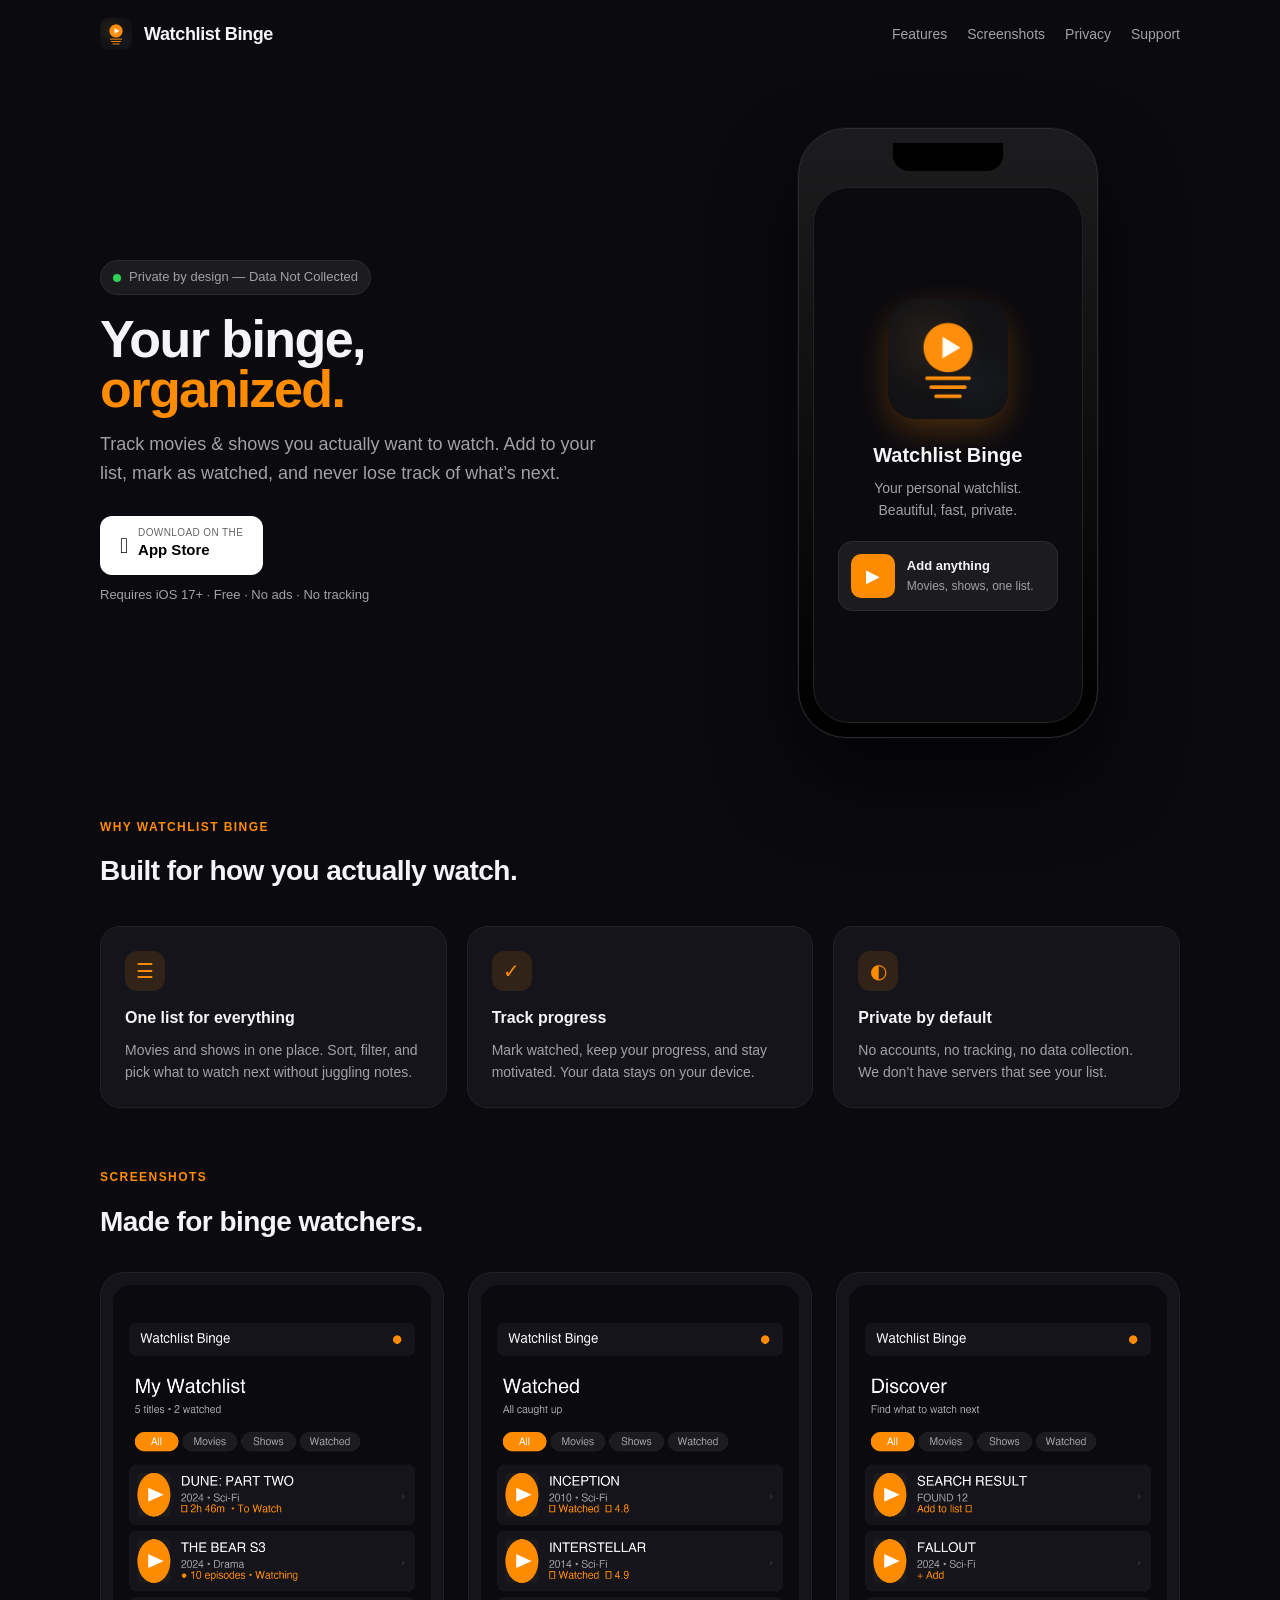
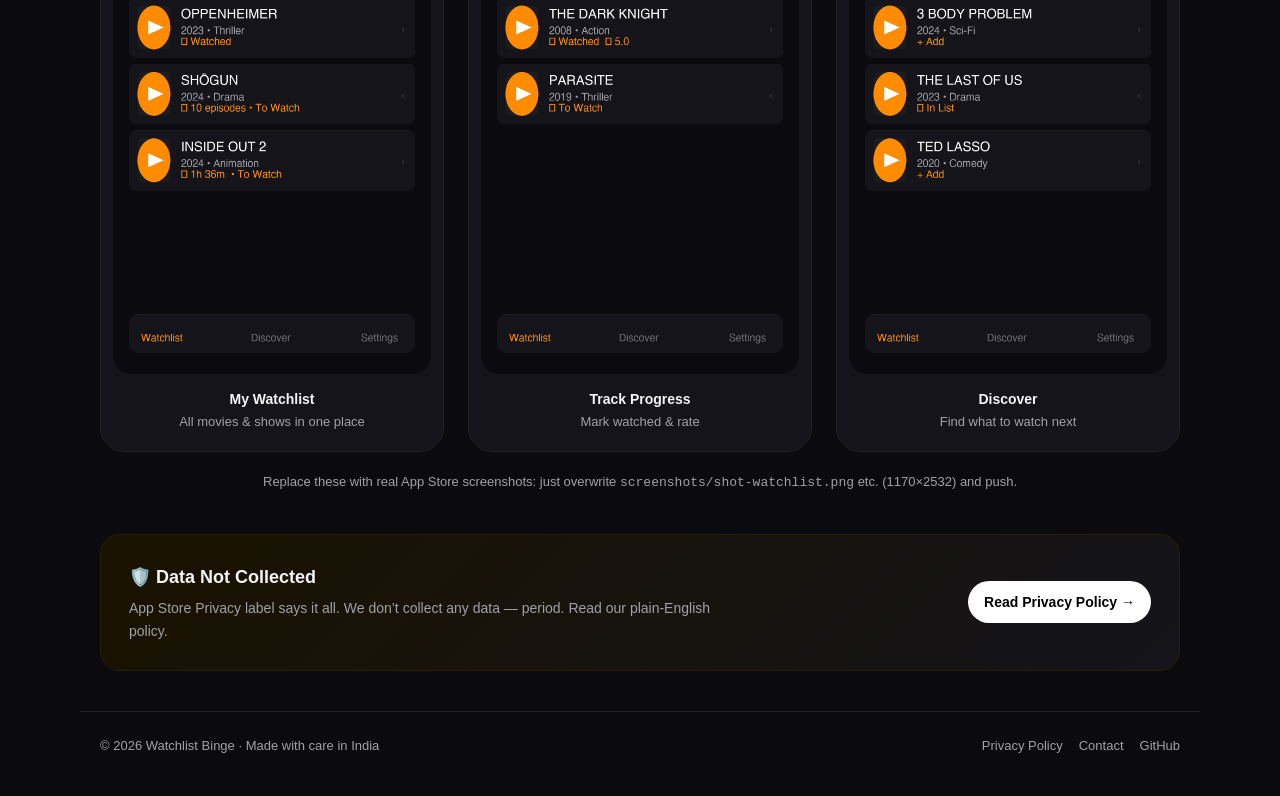
==== index.html @ e053c6fa "Rename to watchlist-binge, add screenshots and landing polish" ====
<!DOCTYPE html>
<html lang="en">
<head>
<meta charset="utf-8">
<meta name="viewport" content="width=device-width, initial-scale=1">
<title>Watchlist Binge — Your binge, organized.</title>
<meta name="description" content="Track movies & shows you want to watch. Your binge, organized. Private by design — no data collected.">
<meta property="og:title" content="Watchlist Binge">
<meta property="og:description" content="Track movies & shows you want to watch. Private by design.">
<meta property="og:image" content="icon.png">
<link rel="icon" href="icon.png">
<style>
  :root { --orange:#FF8C00; --bg:#0A0A0F; --card:#14141A; --text:#F5F5F7; --muted:#A1A1A6; --border:#222; }
  * { box-sizing:border-box; margin:0; padding:0; }
  body { font-family: -apple-system, BlinkMacSystemFont, "SF Pro Display", "Helvetica Neue", Helvetica, Arial, sans-serif; background: var(--bg); color: var(--text); line-height:1.6; -webkit-font-smoothing: antialiased; }
  a { color: var(--orange); text-decoration:none; }
  a:hover { text-decoration:underline; }
  .nav { max-width:1120px; margin:0 auto; padding:18px 20px; display:flex; align-items:center; justify-content:space-between; }
  .brand { display:flex; align-items:center; gap:12px; font-weight:700; font-size:18px; letter-spacing:-0.02em; }
  .brand img { width:32px; height:32px; border-radius:8px; }
  .nav-links { display:flex; gap:20px; font-size:14px; color:var(--muted); }
  .nav-links a { color:var(--muted); }
  .nav-links a:hover { color:var(--text); }
  .hero { max-width:1120px; margin:0 auto; padding:60px 20px 40px; display:grid; grid-template-columns:1.1fr 0.9fr; gap:48px; align-items:center; }
  .eyebrow { display:inline-flex; align-items:center; gap:8px; background:#1C1C1E; border:1px solid #2C2C2E; color:var(--muted); font-size:13px; padding:6px 12px; border-radius:100px; margin-bottom:20px; }
  .eyebrow span { width:8px; height:8px; background:#30D158; border-radius:50%; display:inline-block; }
  h1 { font-size:52px; line-height:0.95; letter-spacing:-0.03em; margin-bottom:16px; }
  h1 em { font-style:normal; color:var(--orange); }
  .sub { font-size:18px; color:var(--muted); max-width:520px; margin-bottom:28px; }
  .cta { display:flex; gap:12px; align-items:center; flex-wrap:wrap; }
  .store-badge { display:inline-flex; align-items:center; gap:10px; background:#fff; color:#000; padding:12px 20px; border-radius:12px; font-weight:600; font-size:15px; }
  .store-badge small { display:block; font-size:10px; font-weight:500; opacity:0.6; line-height:1; letter-spacing:0.04em; text-transform:uppercase; }
  .store-badge:hover { text-decoration:none; background:#f2f2f2; }
  .sub-cta { font-size:13px; color:var(--muted); margin-top:10px; }
  .phone-wrap { display:flex; justify-content:center; }
  .phone { width:300px; height:610px; background: linear-gradient(180deg, #1C1C1E 0%, #000 100%); border:1px solid #2C2C2E; border-radius:48px; padding:14px; box-shadow: 0 40px 80px rgba(0,0,0,0.6), 0 0 0 1px rgba(255,255,255,0.04); position:relative; }
  .phone-notch { width:110px; height:28px; background:#000; border-radius:0 0 16px 16px; margin:0 auto 16px; }
  .phone-screen { background:#0A0A0F; border-radius:36px; height:calc(100% - 44px); display:flex; flex-direction:column; align-items:center; justify-content:center; padding:32px 24px; text-align:center; border:1px solid #222; }
  .phone-screen img { width:120px; height:120px; border-radius:28px; margin-bottom:20px; box-shadow:0 12px 32px rgba(255,140,0,0.25); }
  .phone-screen h3 { font-size:20px; margin-bottom:6px; }
  .phone-screen p { font-size:14px; color:var(--muted); }
  .features { max-width:1120px; margin:0 auto; padding:40px 20px 20px; }
  .section-title { font-size:12px; letter-spacing:0.12em; text-transform:uppercase; color:var(--orange); font-weight:700; margin-bottom:12px; }
  .features h2 { font-size:28px; letter-spacing:-0.02em; margin-bottom:32px; max-width:600px; }
  .grid { display:grid; grid-template-columns:repeat(3, 1fr); gap:20px; }
  .card { background:var(--card); border:1px solid var(--border); border-radius:20px; padding:24px; }
  .card-icon { width:40px; height:40px; border-radius:12px; display:grid; place-items:center; background:rgba(255,140,0,0.12); color:var(--orange); font-size:20px; margin-bottom:14px; }
  .card h3 { font-size:16px; margin-bottom:8px; }
  .card p { font-size:14px; color:var(--muted); }
  .screenshots { max-width:1120px; margin:40px auto 0; padding:0 20px; }
  .shots { display:grid; grid-template-columns:repeat(3, 1fr); gap:24px; margin-top:28px; }
  .shot { background:var(--card); border:1px solid var(--border); border-radius:24px; overflow:hidden; padding:12px; }
  .shot img { width:100%; height:auto; border-radius:18px; display:block; background:#000; aspect-ratio: 1170/2532; object-fit:cover; }
  .shot figcaption { padding:14px 6px 6px; font-size:13px; color:var(--muted); text-align:center; }
  .shot figcaption strong { color:var(--text); display:block; font-size:14px; margin-bottom:2px; }
  .howto { max-width:1120px; margin:20px auto; padding:0 20px; font-size:13px; color:var(--muted); text-align:center; }
  .trust { max-width:1120px; margin:40px auto; padding:0 20px; }
  .trust-box { background: linear-gradient(135deg, #1A1200 0%, #14141A 100%); border:1px solid #2A1F00; border-radius:20px; padding:28px; display:flex; gap:24px; align-items:center; justify-content:space-between; flex-wrap:wrap; }
  .trust-box h3 { font-size:18px; margin-bottom:6px; }
  .trust-box p { color:var(--muted); font-size:14px; max-width:600px; }
  .pill { display:inline-flex; align-items:center; gap:8px; background:#fff; color:#000; padding:10px 16px; border-radius:100px; font-weight:600; font-size:14px; white-space:nowrap; }
  footer { max-width:1120px; margin:40px auto 0; padding:24px 20px 40px; border-top:1px solid var(--border); display:flex; justify-content:space-between; flex-wrap:wrap; gap:16px; font-size:13px; color:var(--muted); }
  footer a { color:var(--muted); }
  footer a:hover { color:var(--text); }
  @media (max-width:900px) {
    .hero { grid-template-columns:1fr; padding-top:32px; }
    h1 { font-size:40px; }
    .grid { grid-template-columns:1fr; }
    .shots { grid-template-columns:1fr; max-width:360px; margin:28px auto 0; }
    .phone { width:280px; height:580px; }
  }
</style>
</head>
<body>
  <nav class="nav">
    <div class="brand"><img src="icon.png" alt="Watchlist Binge icon"> Watchlist Binge</div>
    <div class="nav-links">
      <a href="#features">Features</a>
      <a href="#screenshots">Screenshots</a>
      <a href="privacy.html">Privacy</a>
      <a href="mailto:singroleketan@gmail.com">Support</a>
    </div>
  </nav>

  <section class="hero">
    <div>
      <div class="eyebrow"><span></span> Private by design — Data Not Collected</div>
      <h1>Your binge,<br><em>organized.</em></h1>
      <p class="sub">Track movies & shows you actually want to watch. Add to your list, mark as watched, and never lose track of what’s next.</p>
      <div class="cta">
        <!-- Replace href with your App Store link once live -->
        <a class="store-badge" href="#" onclick="alert('Add your App Store link here once approved'); return false;">
          <span style="font-size:22px"></span>
          <span><small>Download on the</small>App Store</span>
        </a>
      </div>
      <p class="sub-cta">Requires iOS 17+ · Free · No ads · No tracking</p>
    </div>
    <div class="phone-wrap">
      <div class="phone">
        <div class="phone-notch"></div>
        <div class="phone-screen">
          <img src="icon.png" alt="App Icon">
          <h3>Watchlist Binge</h3>
          <p>Your personal watchlist.<br>Beautiful, fast, private.</p>
          <div style="margin-top:20px; width:100%; background:#1C1C1E; border-radius:14px; padding:12px; display:flex; align-items:center; gap:12px; text-align:left; border:1px solid #2C2C2E;">
            <div style="width:44px; height:44px; background:var(--orange); border-radius:10px; display:grid; place-items:center; color:#fff; font-size:18px;">▶</div>
            <div><div style="font-size:13px; font-weight:600;">Add anything</div><div style="font-size:12px; color:var(--muted);">Movies, shows, one list.</div></div>
          </div>
        </div>
      </div>
    </div>
  </section>

  <section class="features" id="features">
    <div class="section-title">Why Watchlist Binge</div>
    <h2>Built for how you actually watch.</h2>
    <div class="grid">
      <div class="card">
        <div class="card-icon">☰</div>
        <h3>One list for everything</h3>
        <p>Movies and shows in one place. Sort, filter, and pick what to watch next without juggling notes.</p>
      </div>
      <div class="card">
        <div class="card-icon">✓</div>
        <h3>Track progress</h3>
        <p>Mark watched, keep your progress, and stay motivated. Your data stays on your device.</p>
      </div>
      <div class="card">
        <div class="card-icon">◐</div>
        <h3>Private by default</h3>
        <p>No accounts, no tracking, no data collection. We don’t have servers that see your list.</p>
      </div>
    </div>
  </section>

  <section class="screenshots" id="screenshots">
    <div class="section-title">Screenshots</div>
    <h2 style="font-size:28px; letter-spacing:-0.02em; max-width:600px;">Made for binge watchers.</h2>
    <div class="shots">
      <figure class="shot">
        <img src="screenshots/shot-watchlist.png" alt="My Watchlist screenshot" loading="lazy">
        <figcaption><strong>My Watchlist</strong>All movies & shows in one place</figcaption>
      </figure>
      <figure class="shot">
        <img src="screenshots/shot-watched.png" alt="Watched screenshot" loading="lazy">
        <figcaption><strong>Track Progress</strong>Mark watched & rate</figcaption>
      </figure>
      <figure class="shot">
        <img src="screenshots/shot-discover.png" alt="Discover screenshot" loading="lazy">
        <figcaption><strong>Discover</strong>Find what to watch next</figcaption>
      </figure>
    </div>
  </section>
  <p class="howto">Replace these with real App Store screenshots: just overwrite <code>screenshots/shot-watchlist.png</code> etc. (1170×2532) and push.</p>

  <section class="trust">
    <div class="trust-box">
      <div>
        <h3>🛡️ Data Not Collected</h3>
        <p>App Store Privacy label says it all. We don’t collect any data — period. Read our plain-English policy.</p>
      </div>
      <a class="pill" href="privacy.html">Read Privacy Policy →</a>
    </div>
  </section>

  <footer>
    <div>© 2026 Watchlist Binge · Made with care in India</div>
    <div style="display:flex; gap:16px;">
      <a href="privacy.html">Privacy Policy</a>
      <a href="mailto:singroleketan@gmail.com">Contact</a>
      <a href="https://github.com/ketansingrole/watchlist-binge">GitHub</a>
    </div>
  </footer>
</body>
</html>
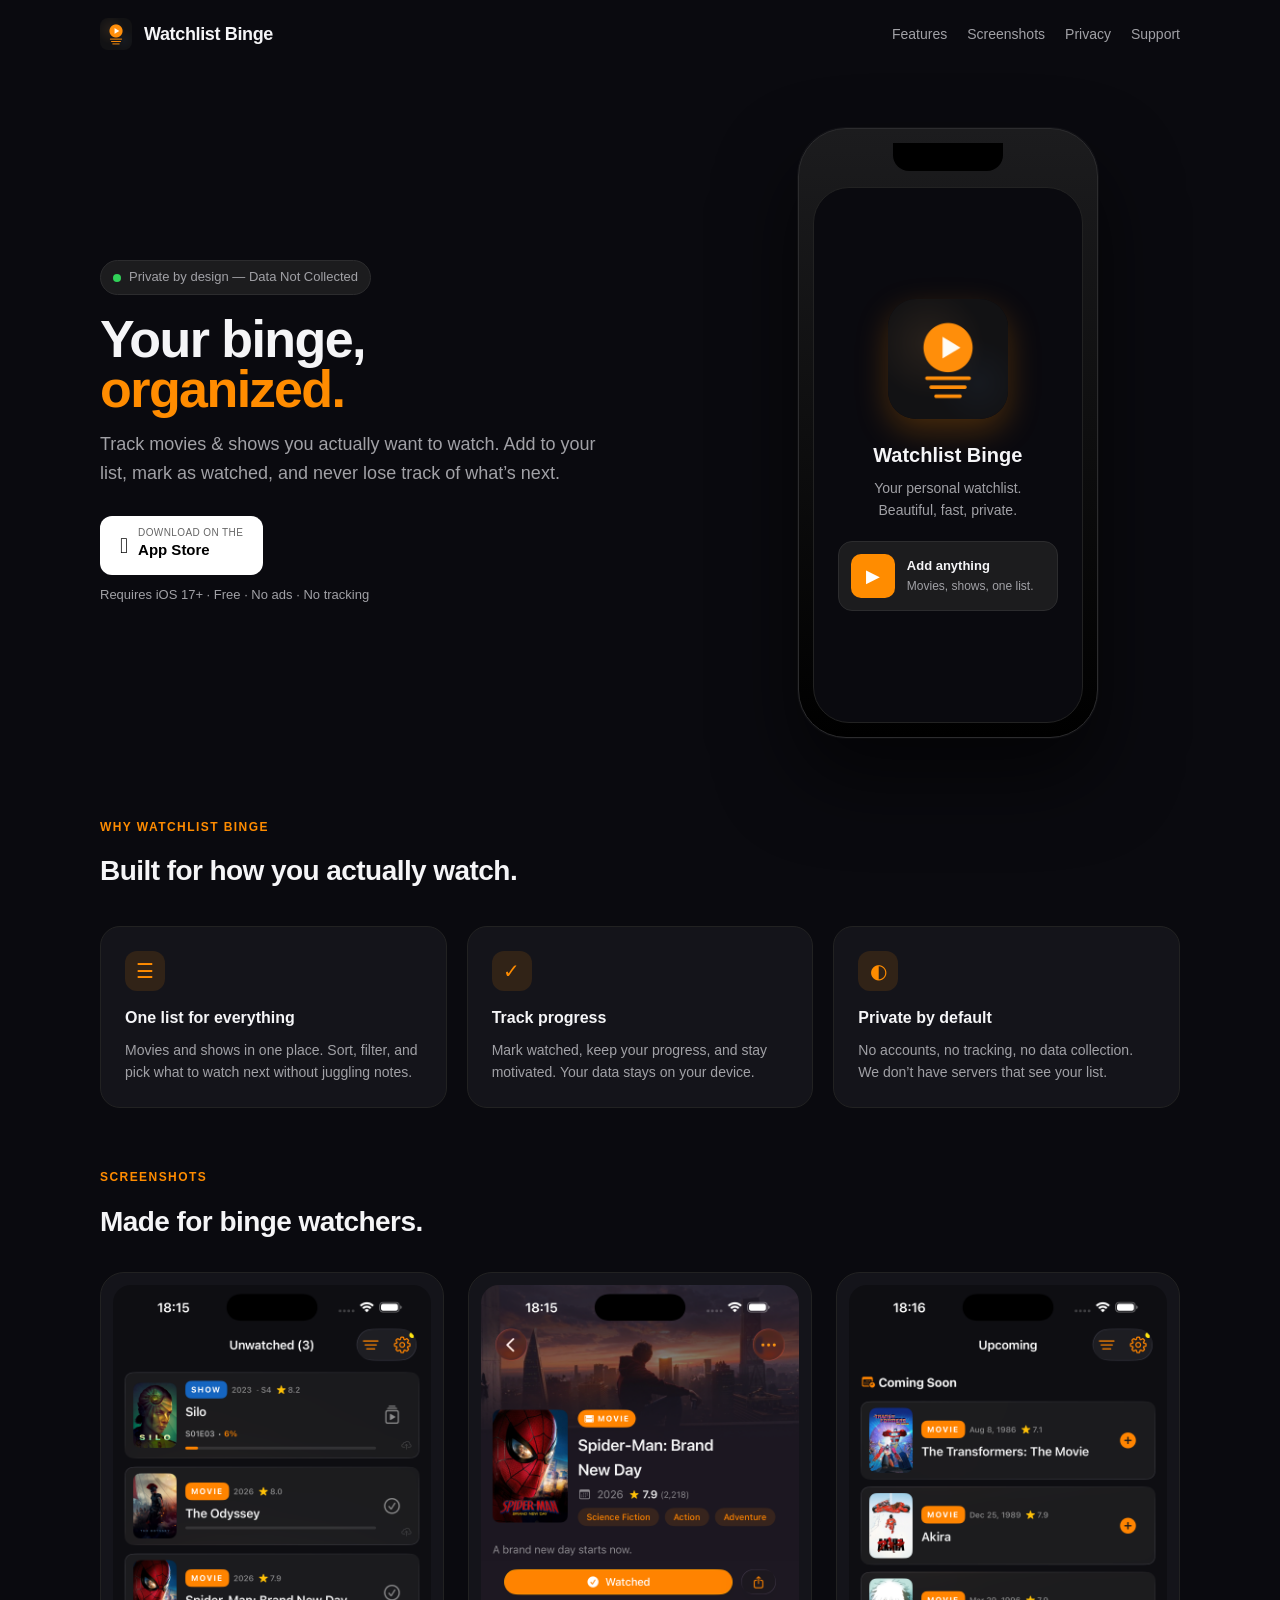
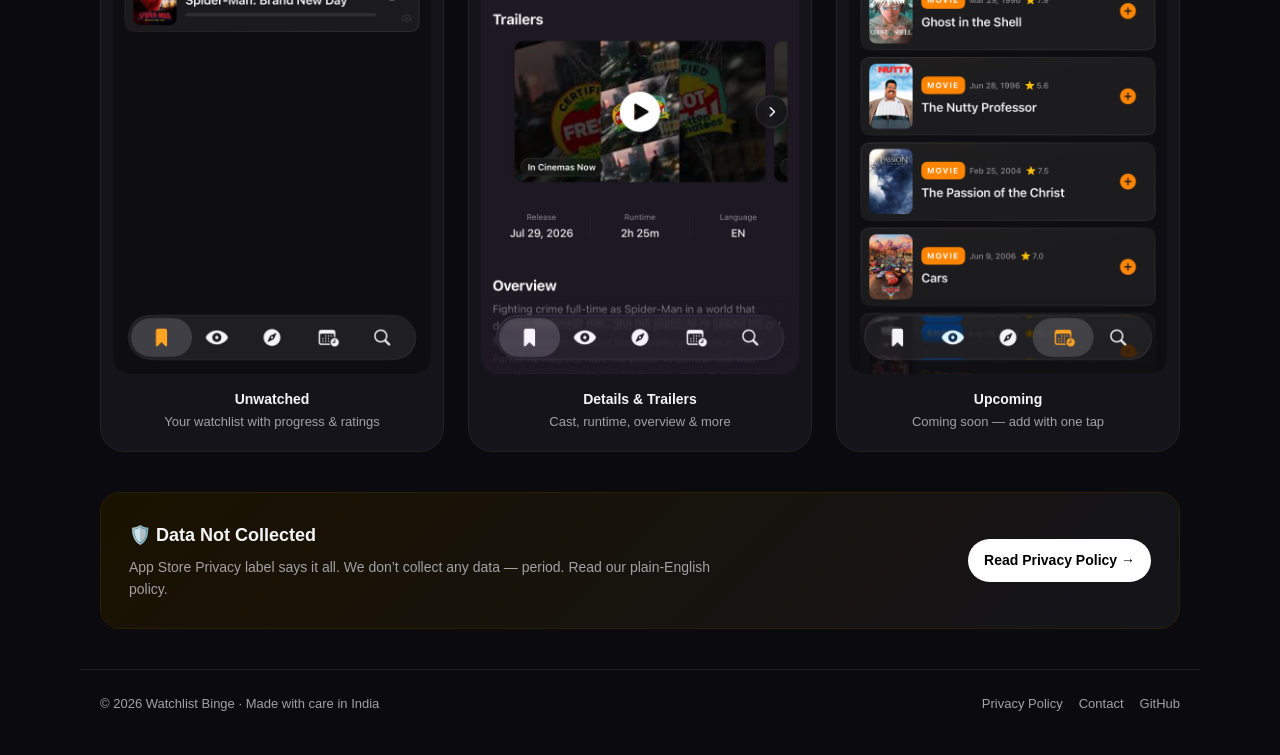
==== commit 40eb3aec: "Use real iPhone screenshots from Desktop" ====
--- a/index.html
+++ b/index.html
@@ -139,20 +139,19 @@
     <h2 style="font-size:28px; letter-spacing:-0.02em; max-width:600px;">Made for binge watchers.</h2>
     <div class="shots">
       <figure class="shot">
-        <img src="screenshots/shot-watchlist.png" alt="My Watchlist screenshot" loading="lazy">
-        <figcaption><strong>My Watchlist</strong>All movies & shows in one place</figcaption>
+        <img src="screenshots/shot-watchlist.png" alt="Unwatched list screenshot" loading="lazy">
+        <figcaption><strong>Unwatched</strong>Your watchlist with progress & ratings</figcaption>
       </figure>
       <figure class="shot">
-        <img src="screenshots/shot-watched.png" alt="Watched screenshot" loading="lazy">
-        <figcaption><strong>Track Progress</strong>Mark watched & rate</figcaption>
+        <img src="screenshots/shot-detail.png" alt="Movie detail screenshot" loading="lazy">
+        <figcaption><strong>Details & Trailers</strong>Cast, runtime, overview & more</figcaption>
       </figure>
       <figure class="shot">
-        <img src="screenshots/shot-discover.png" alt="Discover screenshot" loading="lazy">
-        <figcaption><strong>Discover</strong>Find what to watch next</figcaption>
+        <img src="screenshots/shot-upcoming.png" alt="Upcoming screenshot" loading="lazy">
+        <figcaption><strong>Upcoming</strong>Coming soon — add with one tap</figcaption>
       </figure>
     </div>
   </section>
-  <p class="howto">Replace these with real App Store screenshots: just overwrite <code>screenshots/shot-watchlist.png</code> etc. (1170×2532) and push.</p>
 
   <section class="trust">
     <div class="trust-box">
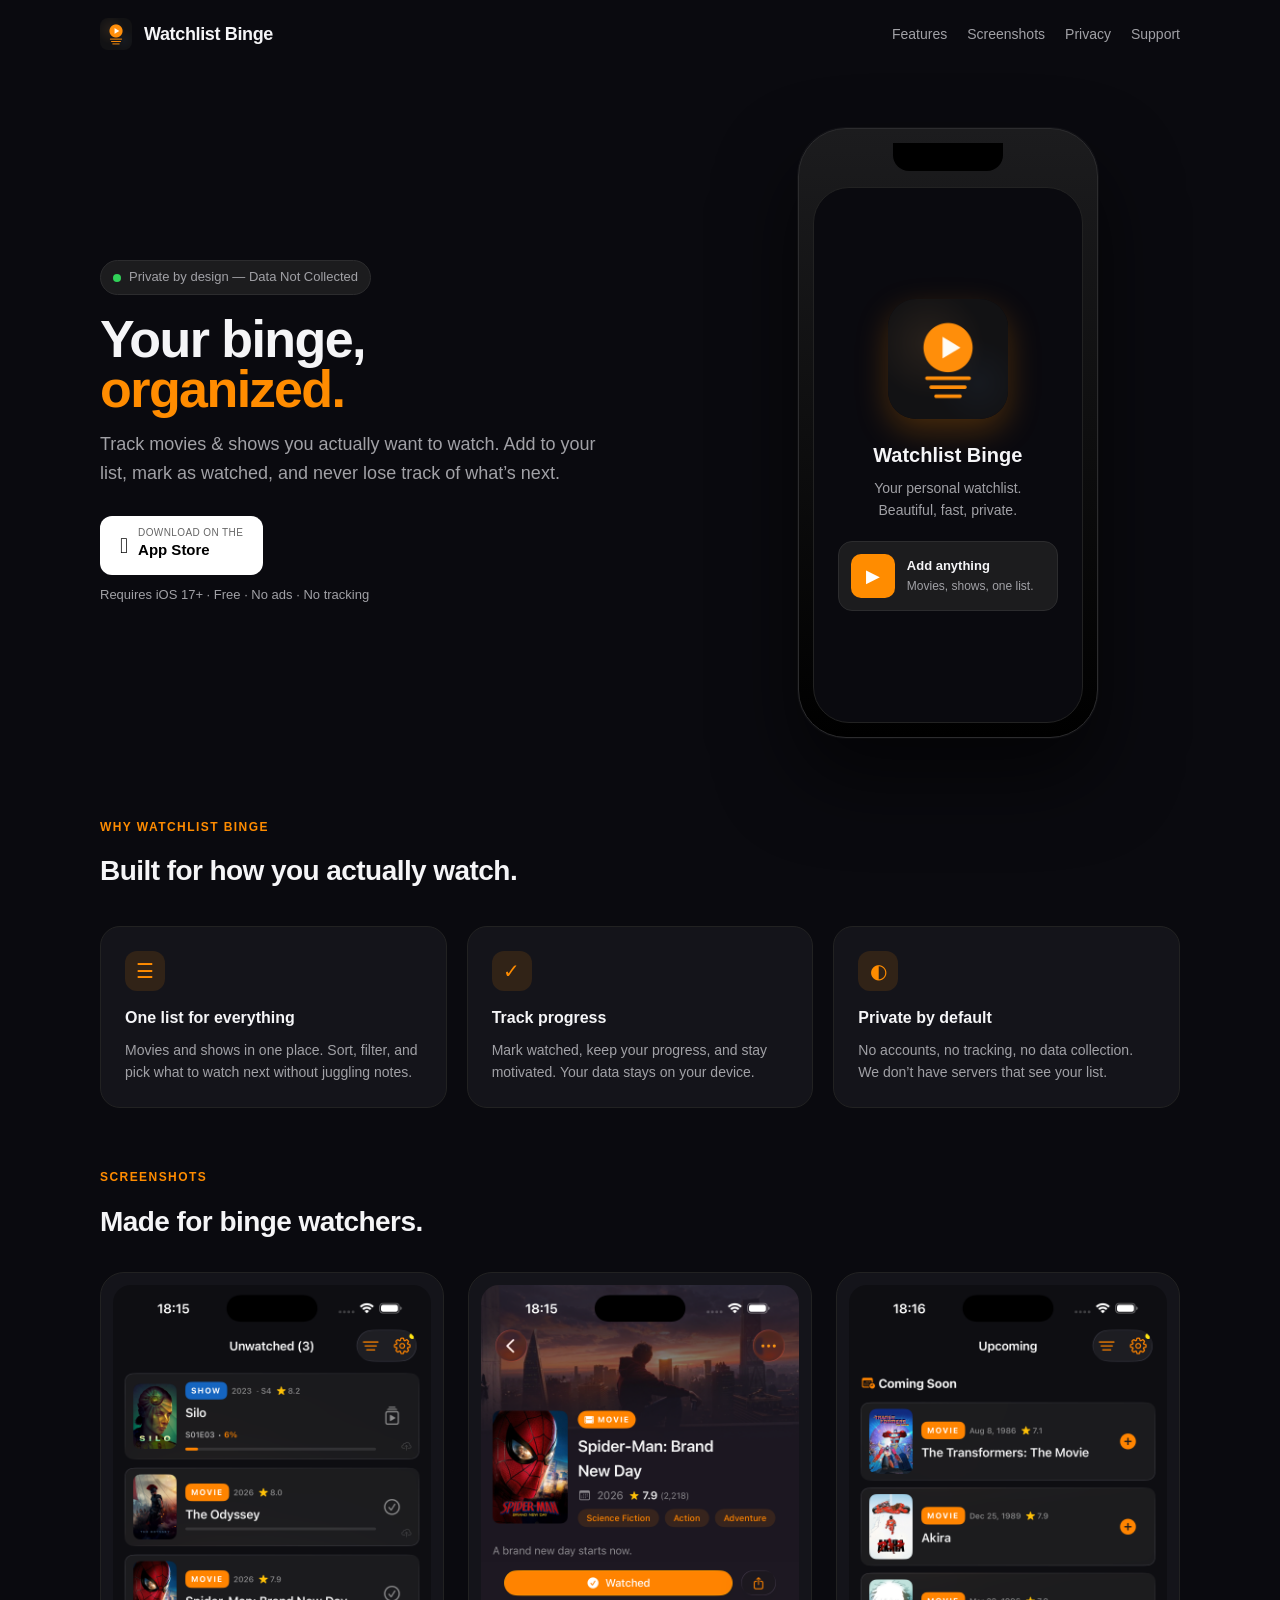
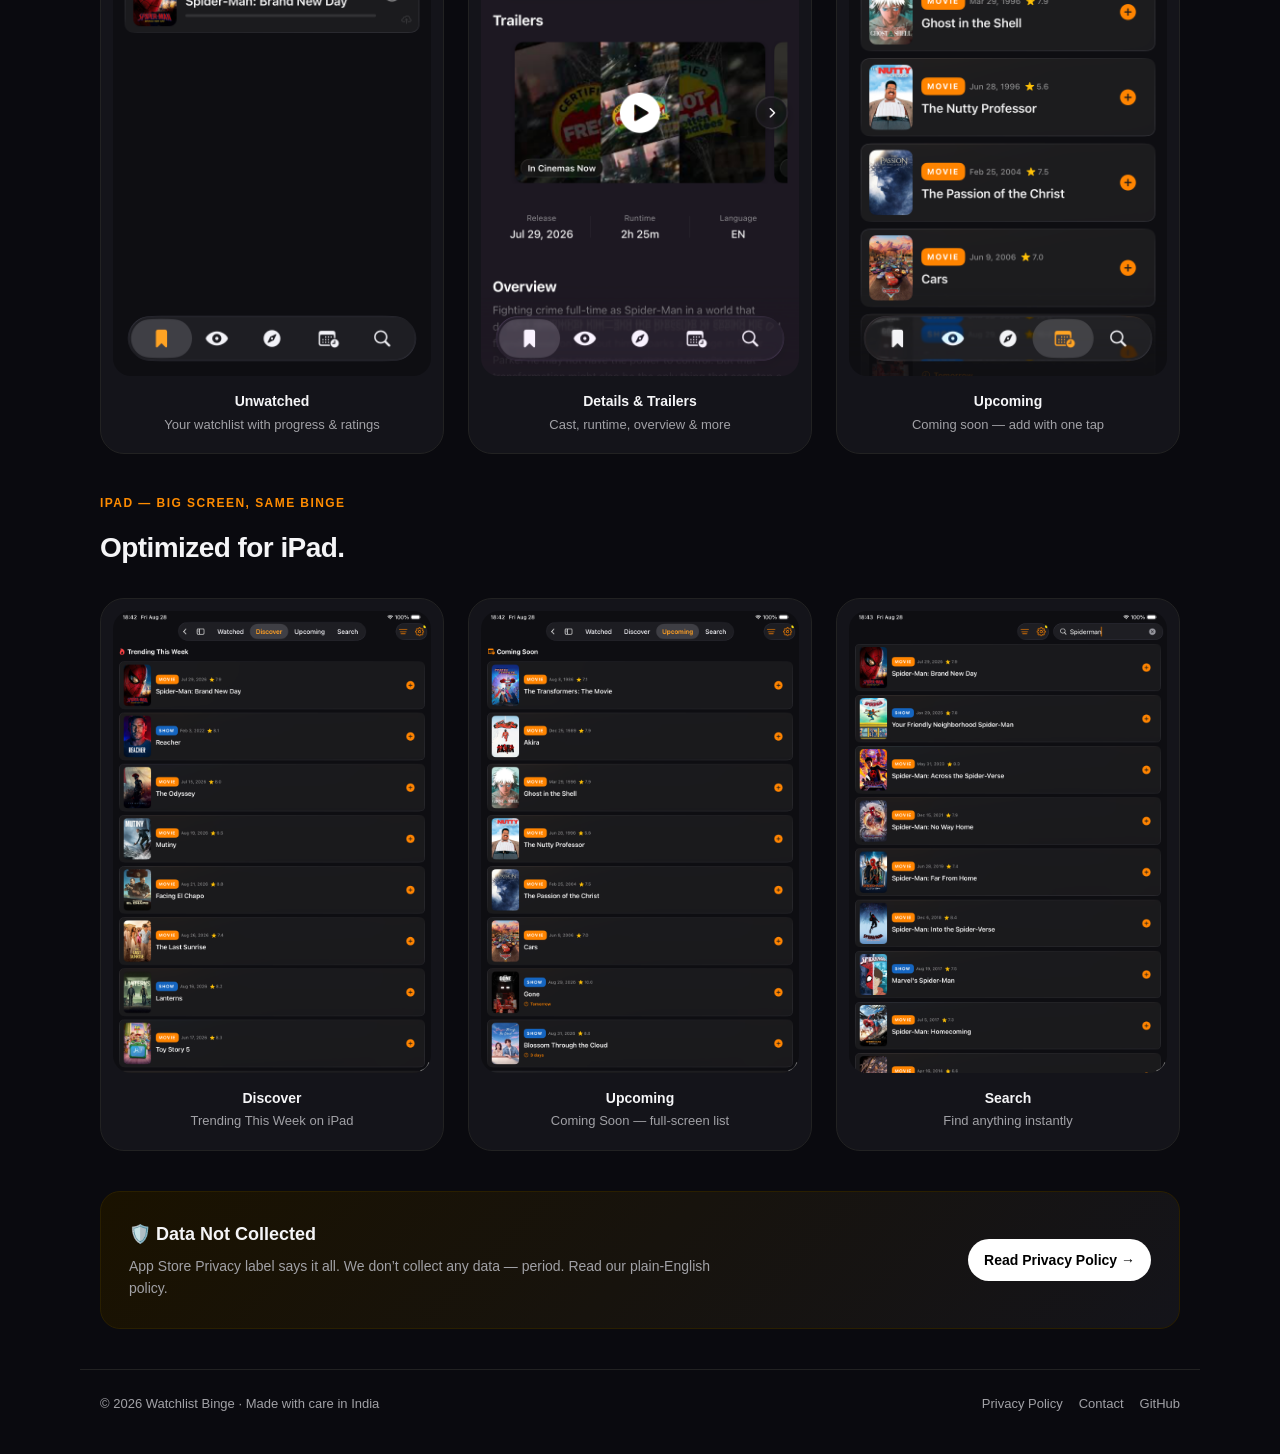
==== commit c51f497e: "Add iPad screenshots (Discover, Upcoming, Search)" ====
--- a/index.html
+++ b/index.html
@@ -50,7 +50,9 @@
   .screenshots { max-width:1120px; margin:40px auto 0; padding:0 20px; }
   .shots { display:grid; grid-template-columns:repeat(3, 1fr); gap:24px; margin-top:28px; }
   .shot { background:var(--card); border:1px solid var(--border); border-radius:24px; overflow:hidden; padding:12px; }
-  .shot img { width:100%; height:auto; border-radius:18px; display:block; background:#000; aspect-ratio: 1170/2532; object-fit:cover; }
+  .shot img { width:100%; height:auto; border-radius:18px; display:block; background:#000; object-fit:cover; }
+  .shot.iphone img { aspect-ratio: 1320/2868; }
+  .shot.ipad img { aspect-ratio: 1668/2420; }
   .shot figcaption { padding:14px 6px 6px; font-size:13px; color:var(--muted); text-align:center; }
   .shot figcaption strong { color:var(--text); display:block; font-size:14px; margin-bottom:2px; }
   .howto { max-width:1120px; margin:20px auto; padding:0 20px; font-size:13px; color:var(--muted); text-align:center; }
@@ -138,17 +140,36 @@
     <div class="section-title">Screenshots</div>
     <h2 style="font-size:28px; letter-spacing:-0.02em; max-width:600px;">Made for binge watchers.</h2>
     <div class="shots">
-      <figure class="shot">
+      <figure class="shot iphone">
         <img src="screenshots/shot-watchlist.png" alt="Unwatched list screenshot" loading="lazy">
         <figcaption><strong>Unwatched</strong>Your watchlist with progress & ratings</figcaption>
       </figure>
-      <figure class="shot">
+      <figure class="shot iphone">
         <img src="screenshots/shot-detail.png" alt="Movie detail screenshot" loading="lazy">
         <figcaption><strong>Details & Trailers</strong>Cast, runtime, overview & more</figcaption>
       </figure>
-      <figure class="shot">
+      <figure class="shot iphone">
         <img src="screenshots/shot-upcoming.png" alt="Upcoming screenshot" loading="lazy">
         <figcaption><strong>Upcoming</strong>Coming soon — add with one tap</figcaption>
+      </figure>
+    </div>
+  </section>
+
+  <section class="screenshots" id="ipad">
+    <div class="section-title">iPad — Big screen, same binge</div>
+    <h2 style="font-size:28px; letter-spacing:-0.02em; max-width:600px;">Optimized for iPad.</h2>
+    <div class="shots">
+      <figure class="shot ipad">
+        <img src="screenshots/ipad-discover.png" alt="iPad Discover screenshot" loading="lazy">
+        <figcaption><strong>Discover</strong>Trending This Week on iPad</figcaption>
+      </figure>
+      <figure class="shot ipad">
+        <img src="screenshots/ipad-upcoming.png" alt="iPad Upcoming screenshot" loading="lazy">
+        <figcaption><strong>Upcoming</strong>Coming Soon — full-screen list</figcaption>
+      </figure>
+      <figure class="shot ipad">
+        <img src="screenshots/ipad-search.png" alt="iPad Search screenshot" loading="lazy">
+        <figcaption><strong>Search</strong>Find anything instantly</figcaption>
       </figure>
     </div>
   </section>
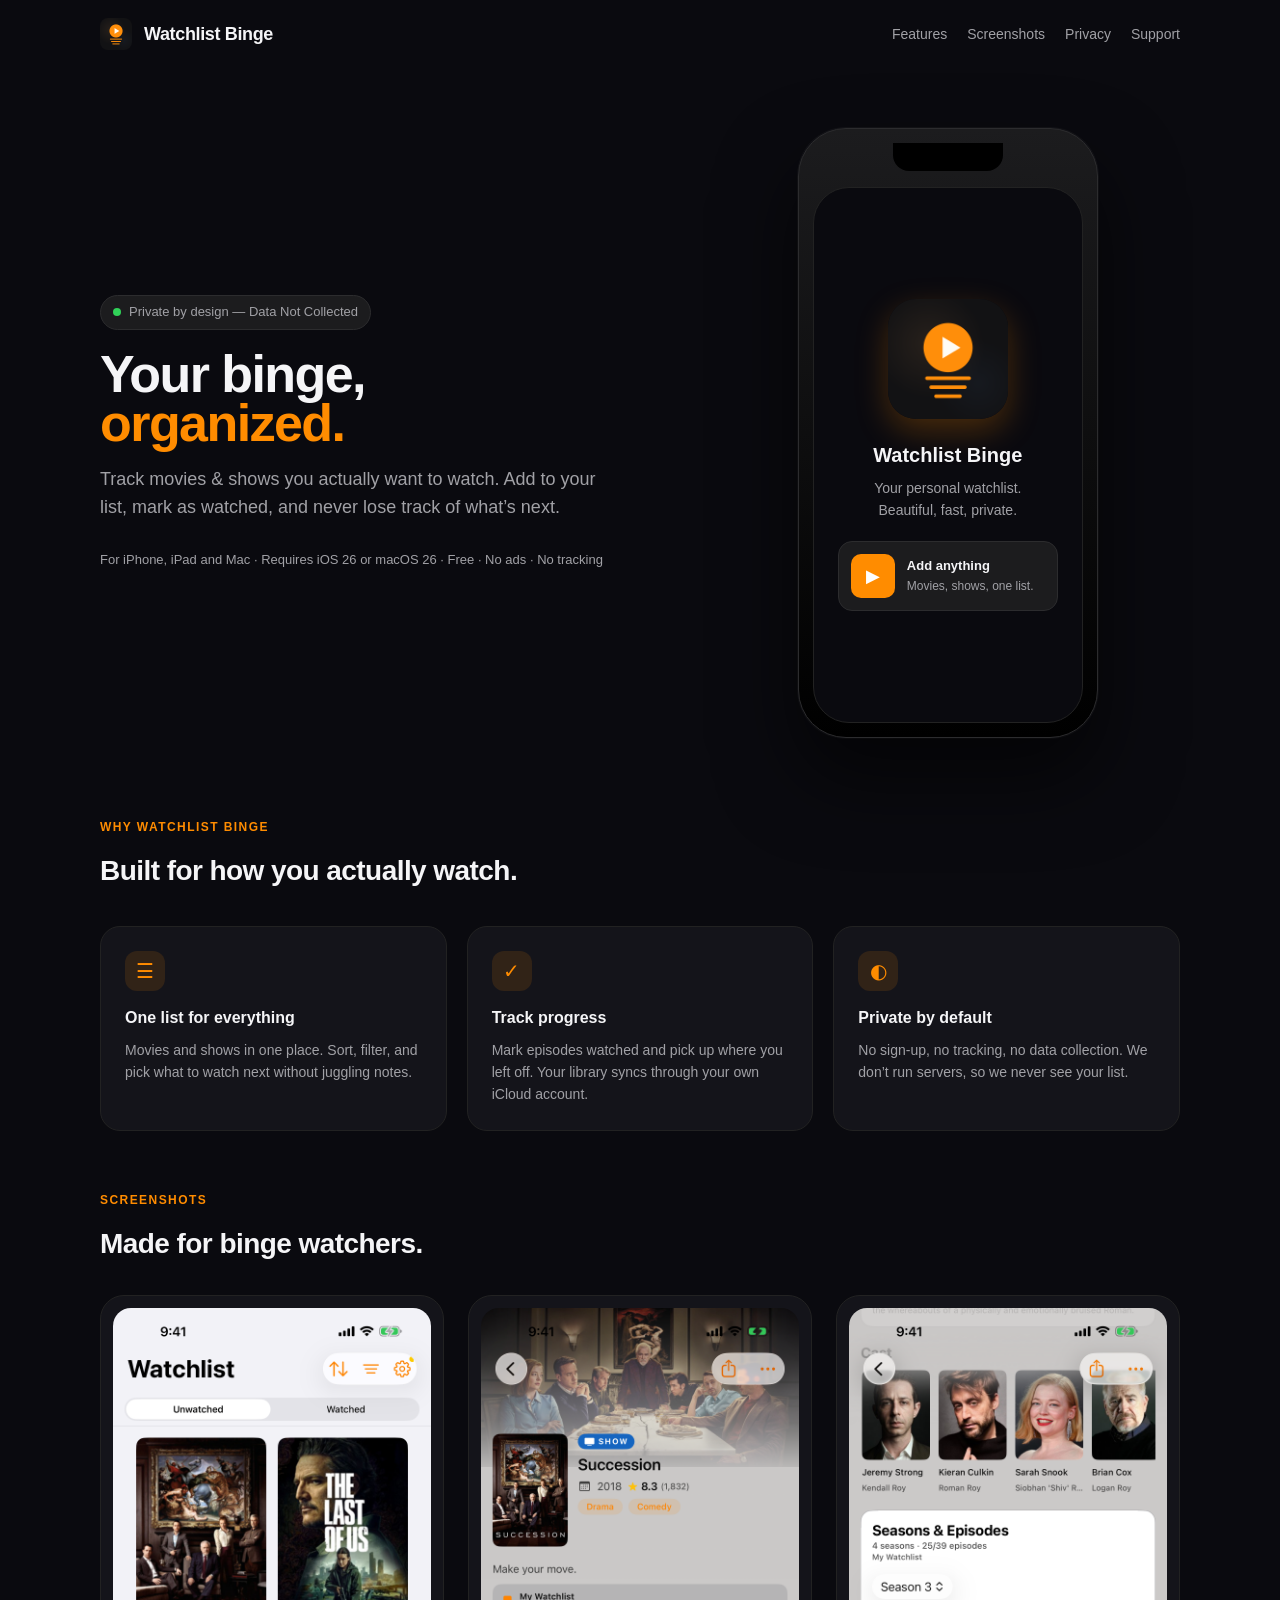
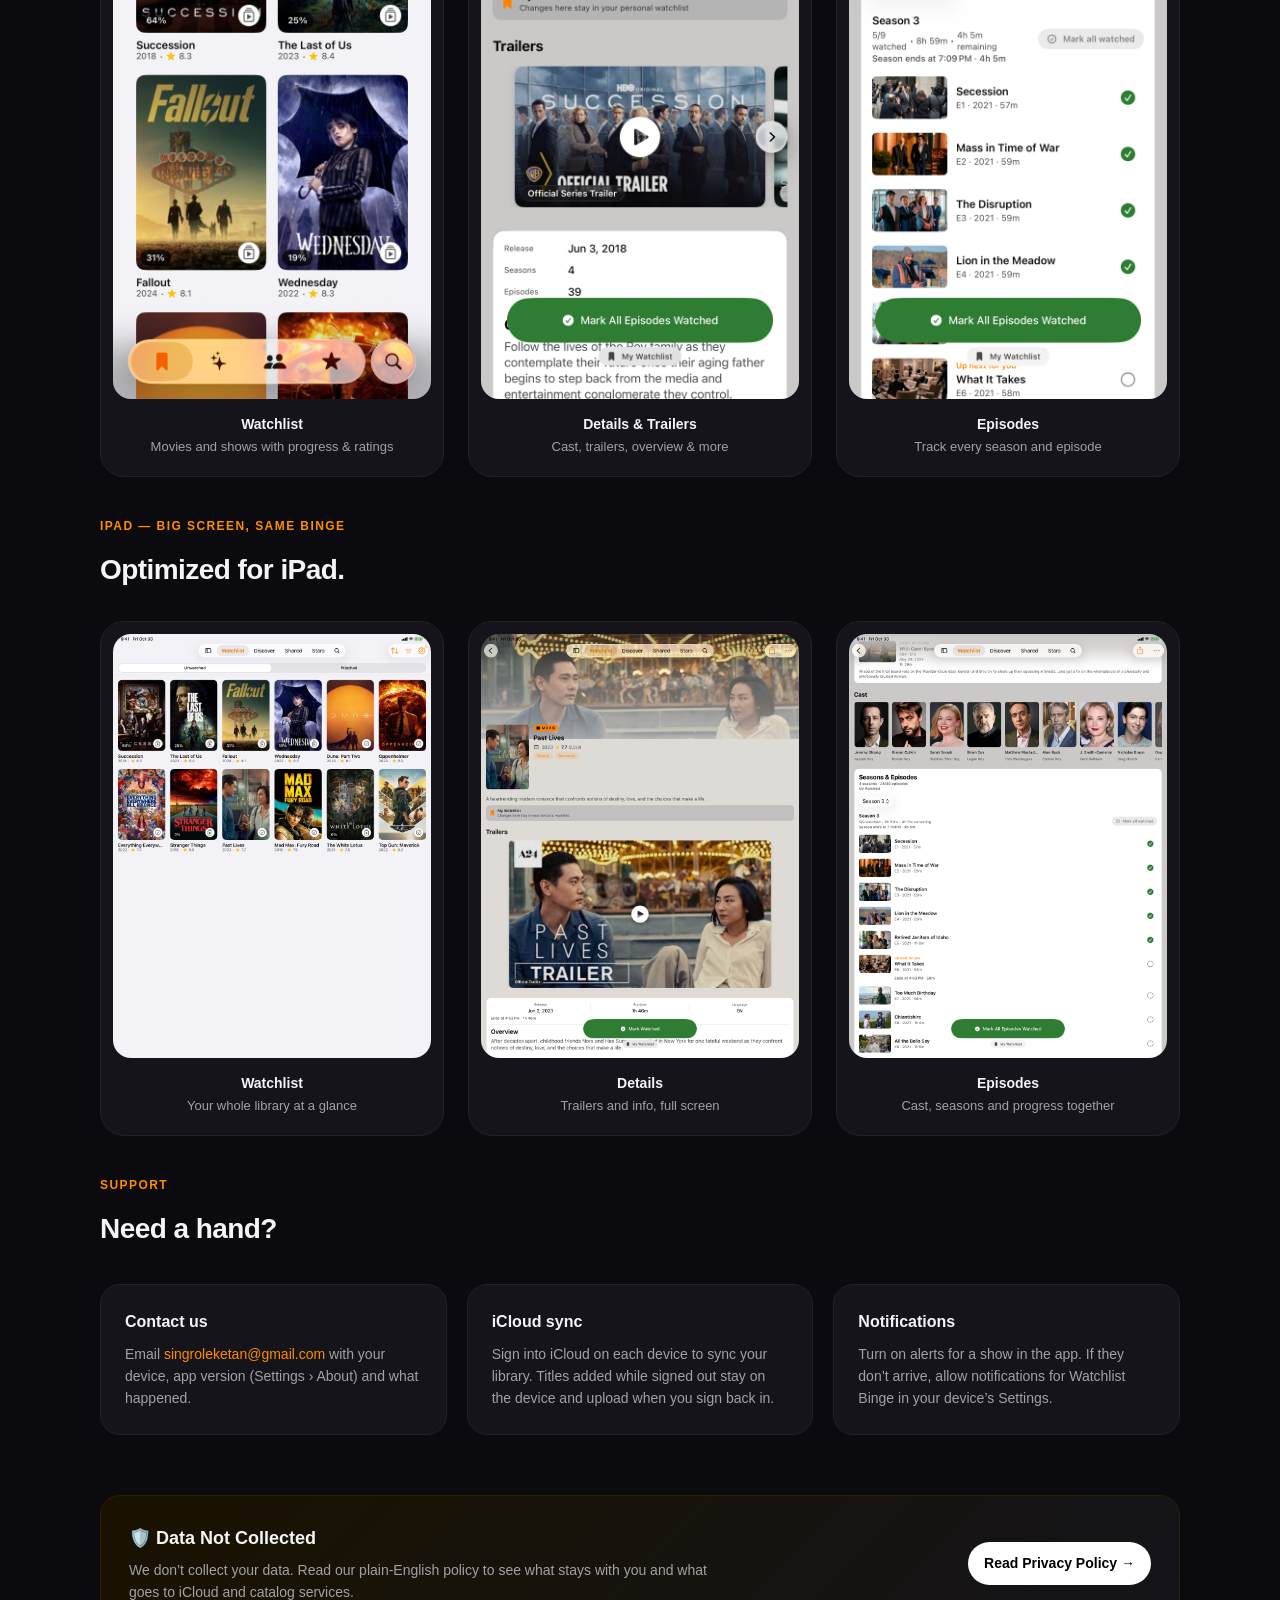
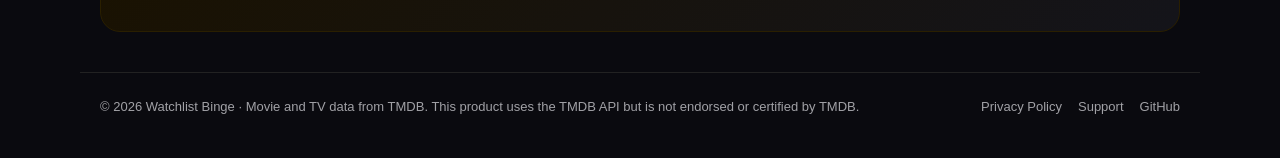
==== commit 6146fcd2: "Update privacy policy, add support section, replace screenshots Policy now covers Mac, iCloud sync, " ====
--- a/index.html
+++ b/index.html
@@ -4,7 +4,7 @@
 <meta charset="utf-8">
 <meta name="viewport" content="width=device-width, initial-scale=1">
 <title>Watchlist Binge — Your binge, organized.</title>
-<meta name="description" content="Track movies & shows you want to watch. Your binge, organized. Private by design — no data collected.">
+<meta name="description" content="Track movies & shows on iPhone, iPad and Mac. Your binge, organized. Private by design — we collect no data.">
 <meta property="og:title" content="Watchlist Binge">
 <meta property="og:description" content="Track movies & shows you want to watch. Private by design.">
 <meta property="og:image" content="icon.png">
@@ -52,7 +52,7 @@
   .shot { background:var(--card); border:1px solid var(--border); border-radius:24px; overflow:hidden; padding:12px; }
   .shot img { width:100%; height:auto; border-radius:18px; display:block; background:#000; object-fit:cover; }
   .shot.iphone img { aspect-ratio: 1320/2868; }
-  .shot.ipad img { aspect-ratio: 1668/2420; }
+  .shot.ipad img { aspect-ratio: 2064/2752; }
   .shot figcaption { padding:14px 6px 6px; font-size:13px; color:var(--muted); text-align:center; }
   .shot figcaption strong { color:var(--text); display:block; font-size:14px; margin-bottom:2px; }
   .howto { max-width:1120px; margin:20px auto; padding:0 20px; font-size:13px; color:var(--muted); text-align:center; }
@@ -80,7 +80,7 @@
       <a href="#features">Features</a>
       <a href="#screenshots">Screenshots</a>
       <a href="privacy.html">Privacy</a>
-      <a href="mailto:singroleketan@gmail.com">Support</a>
+      <a href="#support">Support</a>
     </div>
   </nav>
 
@@ -89,14 +89,7 @@
       <div class="eyebrow"><span></span> Private by design — Data Not Collected</div>
       <h1>Your binge,<br><em>organized.</em></h1>
       <p class="sub">Track movies & shows you actually want to watch. Add to your list, mark as watched, and never lose track of what’s next.</p>
-      <div class="cta">
-        <!-- Replace href with your App Store link once live -->
-        <a class="store-badge" href="#" onclick="alert('Add your App Store link here once approved'); return false;">
-          <span style="font-size:22px"></span>
-          <span><small>Download on the</small>App Store</span>
-        </a>
-      </div>
-      <p class="sub-cta">Requires iOS 17+ · Free · No ads · No tracking</p>
+      <p class="sub-cta">For iPhone, iPad and Mac · Requires iOS 26 or macOS 26 · Free · No ads · No tracking</p>
     </div>
     <div class="phone-wrap">
       <div class="phone">
@@ -126,12 +119,12 @@
       <div class="card">
         <div class="card-icon">✓</div>
         <h3>Track progress</h3>
-        <p>Mark watched, keep your progress, and stay motivated. Your data stays on your device.</p>
+        <p>Mark episodes watched and pick up where you left off. Your library syncs through your own iCloud account.</p>
       </div>
       <div class="card">
         <div class="card-icon">◐</div>
         <h3>Private by default</h3>
-        <p>No accounts, no tracking, no data collection. We don’t have servers that see your list.</p>
+        <p>No sign-up, no tracking, no data collection. We don’t run servers, so we never see your list.</p>
       </div>
     </div>
   </section>
@@ -141,16 +134,16 @@
     <h2 style="font-size:28px; letter-spacing:-0.02em; max-width:600px;">Made for binge watchers.</h2>
     <div class="shots">
       <figure class="shot iphone">
-        <img src="screenshots/shot-watchlist.png" alt="Unwatched list screenshot" loading="lazy">
-        <figcaption><strong>Unwatched</strong>Your watchlist with progress & ratings</figcaption>
+        <img src="screenshots/iphone-watchlist.png" alt="Watchlist screenshot on iPhone" loading="lazy">
+        <figcaption><strong>Watchlist</strong>Movies and shows with progress & ratings</figcaption>
       </figure>
       <figure class="shot iphone">
-        <img src="screenshots/shot-detail.png" alt="Movie detail screenshot" loading="lazy">
-        <figcaption><strong>Details & Trailers</strong>Cast, runtime, overview & more</figcaption>
+        <img src="screenshots/iphone-detail.png" alt="Show details screenshot on iPhone" loading="lazy">
+        <figcaption><strong>Details & Trailers</strong>Cast, trailers, overview & more</figcaption>
       </figure>
       <figure class="shot iphone">
-        <img src="screenshots/shot-upcoming.png" alt="Upcoming screenshot" loading="lazy">
-        <figcaption><strong>Upcoming</strong>Coming soon — add with one tap</figcaption>
+        <img src="screenshots/iphone-episodes.png" alt="Episode tracking screenshot on iPhone" loading="lazy">
+        <figcaption><strong>Episodes</strong>Track every season and episode</figcaption>
       </figure>
     </div>
   </section>
@@ -160,17 +153,36 @@
     <h2 style="font-size:28px; letter-spacing:-0.02em; max-width:600px;">Optimized for iPad.</h2>
     <div class="shots">
       <figure class="shot ipad">
-        <img src="screenshots/ipad-discover.png" alt="iPad Discover screenshot" loading="lazy">
-        <figcaption><strong>Discover</strong>Trending This Week on iPad</figcaption>
+        <img src="screenshots/ipad-watchlist.png" alt="Watchlist screenshot on iPad" loading="lazy">
+        <figcaption><strong>Watchlist</strong>Your whole library at a glance</figcaption>
       </figure>
       <figure class="shot ipad">
-        <img src="screenshots/ipad-upcoming.png" alt="iPad Upcoming screenshot" loading="lazy">
-        <figcaption><strong>Upcoming</strong>Coming Soon — full-screen list</figcaption>
+        <img src="screenshots/ipad-detail.png" alt="Movie details screenshot on iPad" loading="lazy">
+        <figcaption><strong>Details</strong>Trailers and info, full screen</figcaption>
       </figure>
       <figure class="shot ipad">
-        <img src="screenshots/ipad-search.png" alt="iPad Search screenshot" loading="lazy">
-        <figcaption><strong>Search</strong>Find anything instantly</figcaption>
-      </figure>
+        <img src="screenshots/ipad-episodes.png" alt="Episode tracking screenshot on iPad" loading="lazy">
+        <figcaption><strong>Episodes</strong>Cast, seasons and progress together</figcaption>
+      </figure>
+    </div>
+  </section>
+
+  <section class="features" id="support">
+    <div class="section-title">Support</div>
+    <h2>Need a hand?</h2>
+    <div class="grid">
+      <div class="card">
+        <h3>Contact us</h3>
+        <p>Email <a href="mailto:singroleketan@gmail.com">singroleketan@gmail.com</a> with your device, app version (Settings › About) and what happened.</p>
+      </div>
+      <div class="card">
+        <h3>iCloud sync</h3>
+        <p>Sign into iCloud on each device to sync your library. Titles added while signed out stay on the device and upload when you sign back in.</p>
+      </div>
+      <div class="card">
+        <h3>Notifications</h3>
+        <p>Turn on alerts for a show in the app. If they don’t arrive, allow notifications for Watchlist Binge in your device’s Settings.</p>
+      </div>
     </div>
   </section>
 
@@ -178,17 +190,17 @@
     <div class="trust-box">
       <div>
         <h3>🛡️ Data Not Collected</h3>
-        <p>App Store Privacy label says it all. We don’t collect any data — period. Read our plain-English policy.</p>
+        <p>We don’t collect your data. Read our plain-English policy to see what stays with you and what goes to iCloud and catalog services.</p>
       </div>
       <a class="pill" href="privacy.html">Read Privacy Policy →</a>
     </div>
   </section>
 
   <footer>
-    <div>© 2026 Watchlist Binge · Made with care in India</div>
+    <div>© 2026 Watchlist Binge · Movie and TV data from <a href="https://www.themoviedb.org">TMDB</a>. This product uses the TMDB API but is not endorsed or certified by TMDB.</div>
     <div style="display:flex; gap:16px;">
       <a href="privacy.html">Privacy Policy</a>
-      <a href="mailto:singroleketan@gmail.com">Contact</a>
+      <a href="#support">Support</a>
       <a href="https://github.com/ketansingrole/watchlist-binge">GitHub</a>
     </div>
   </footer>
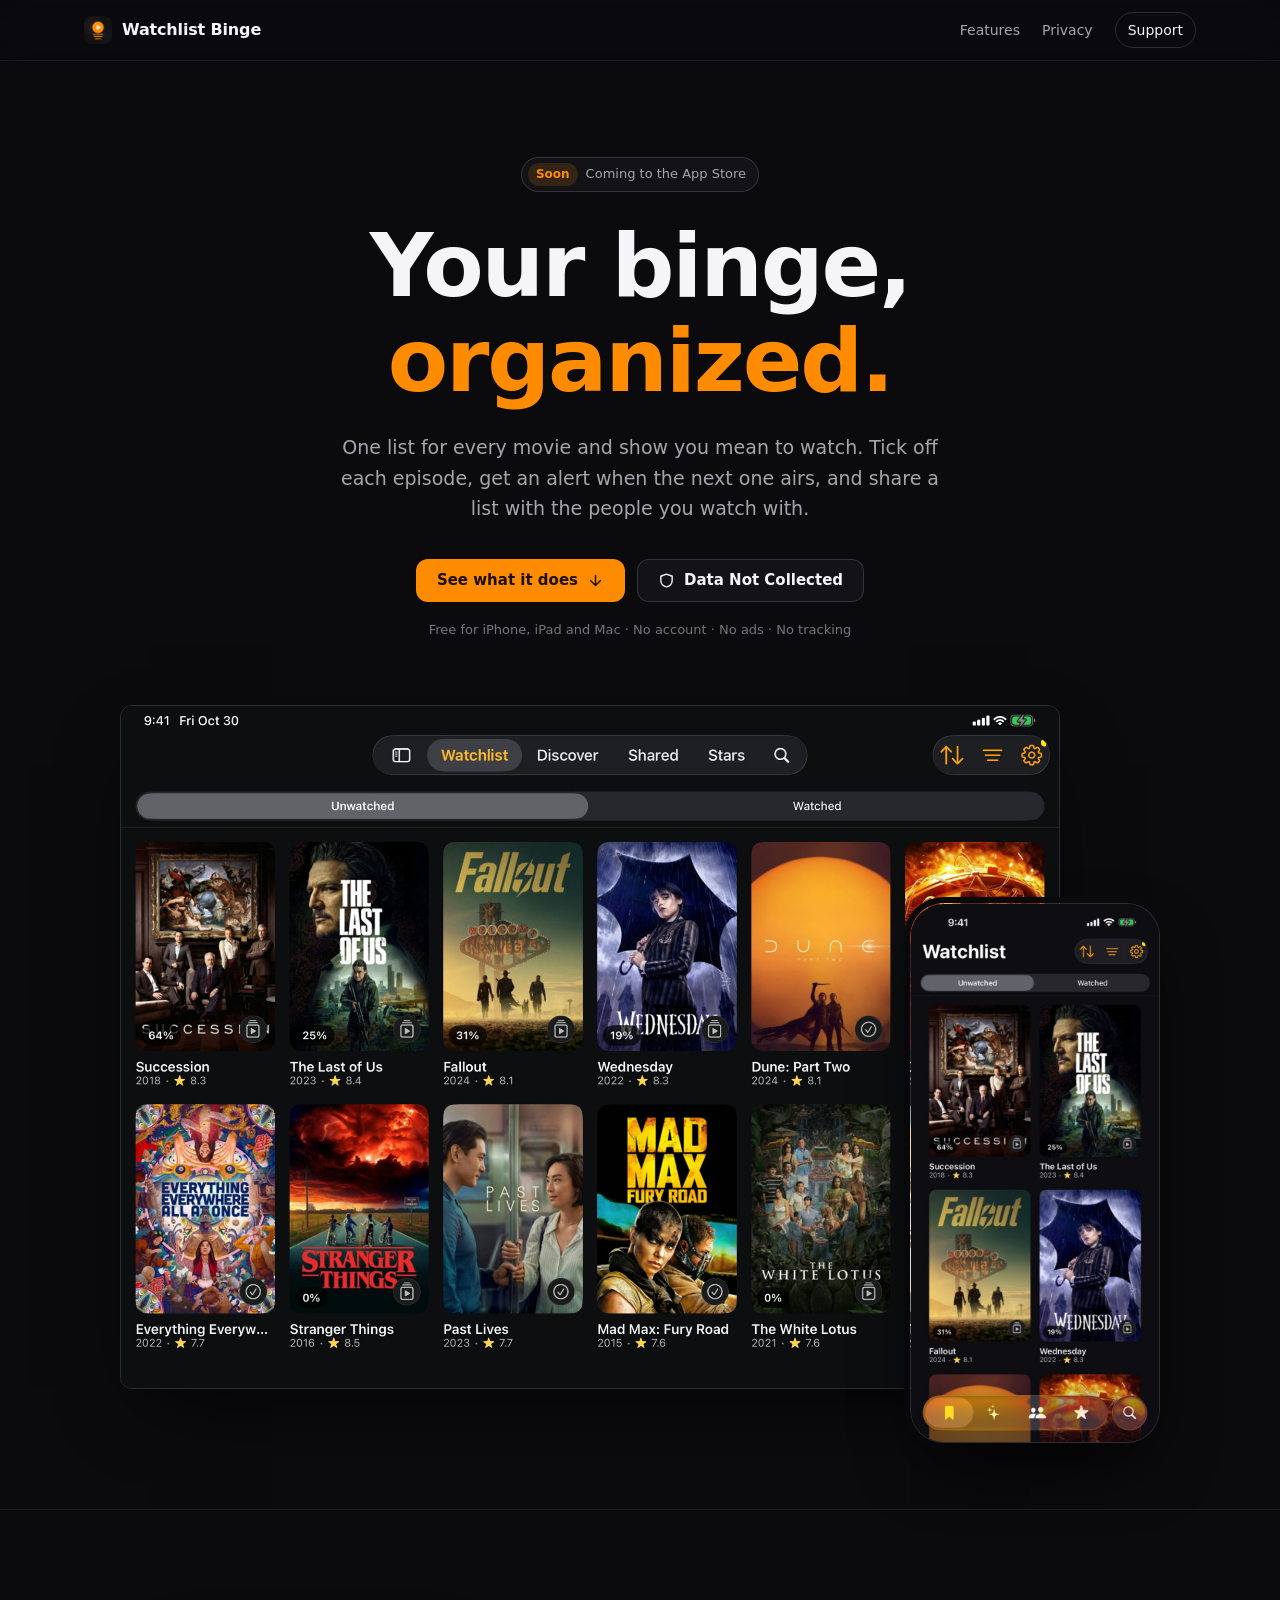
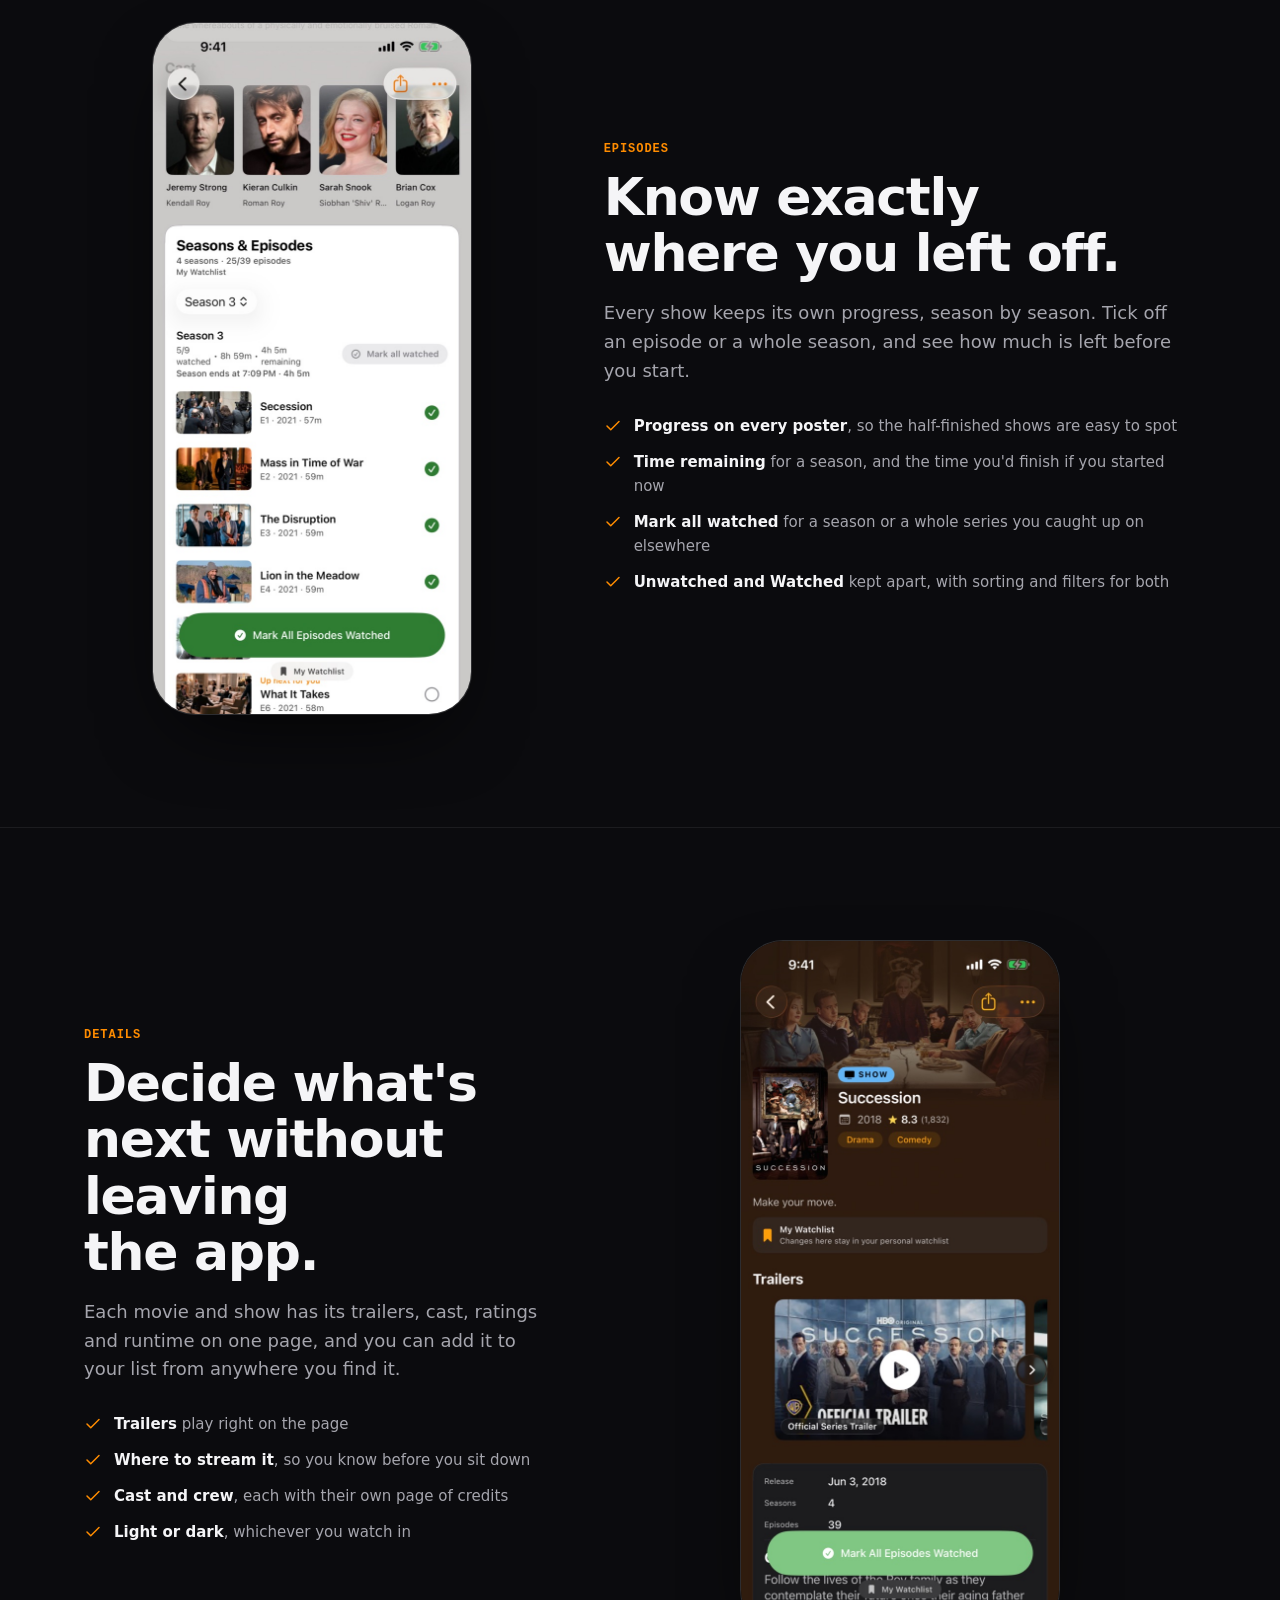
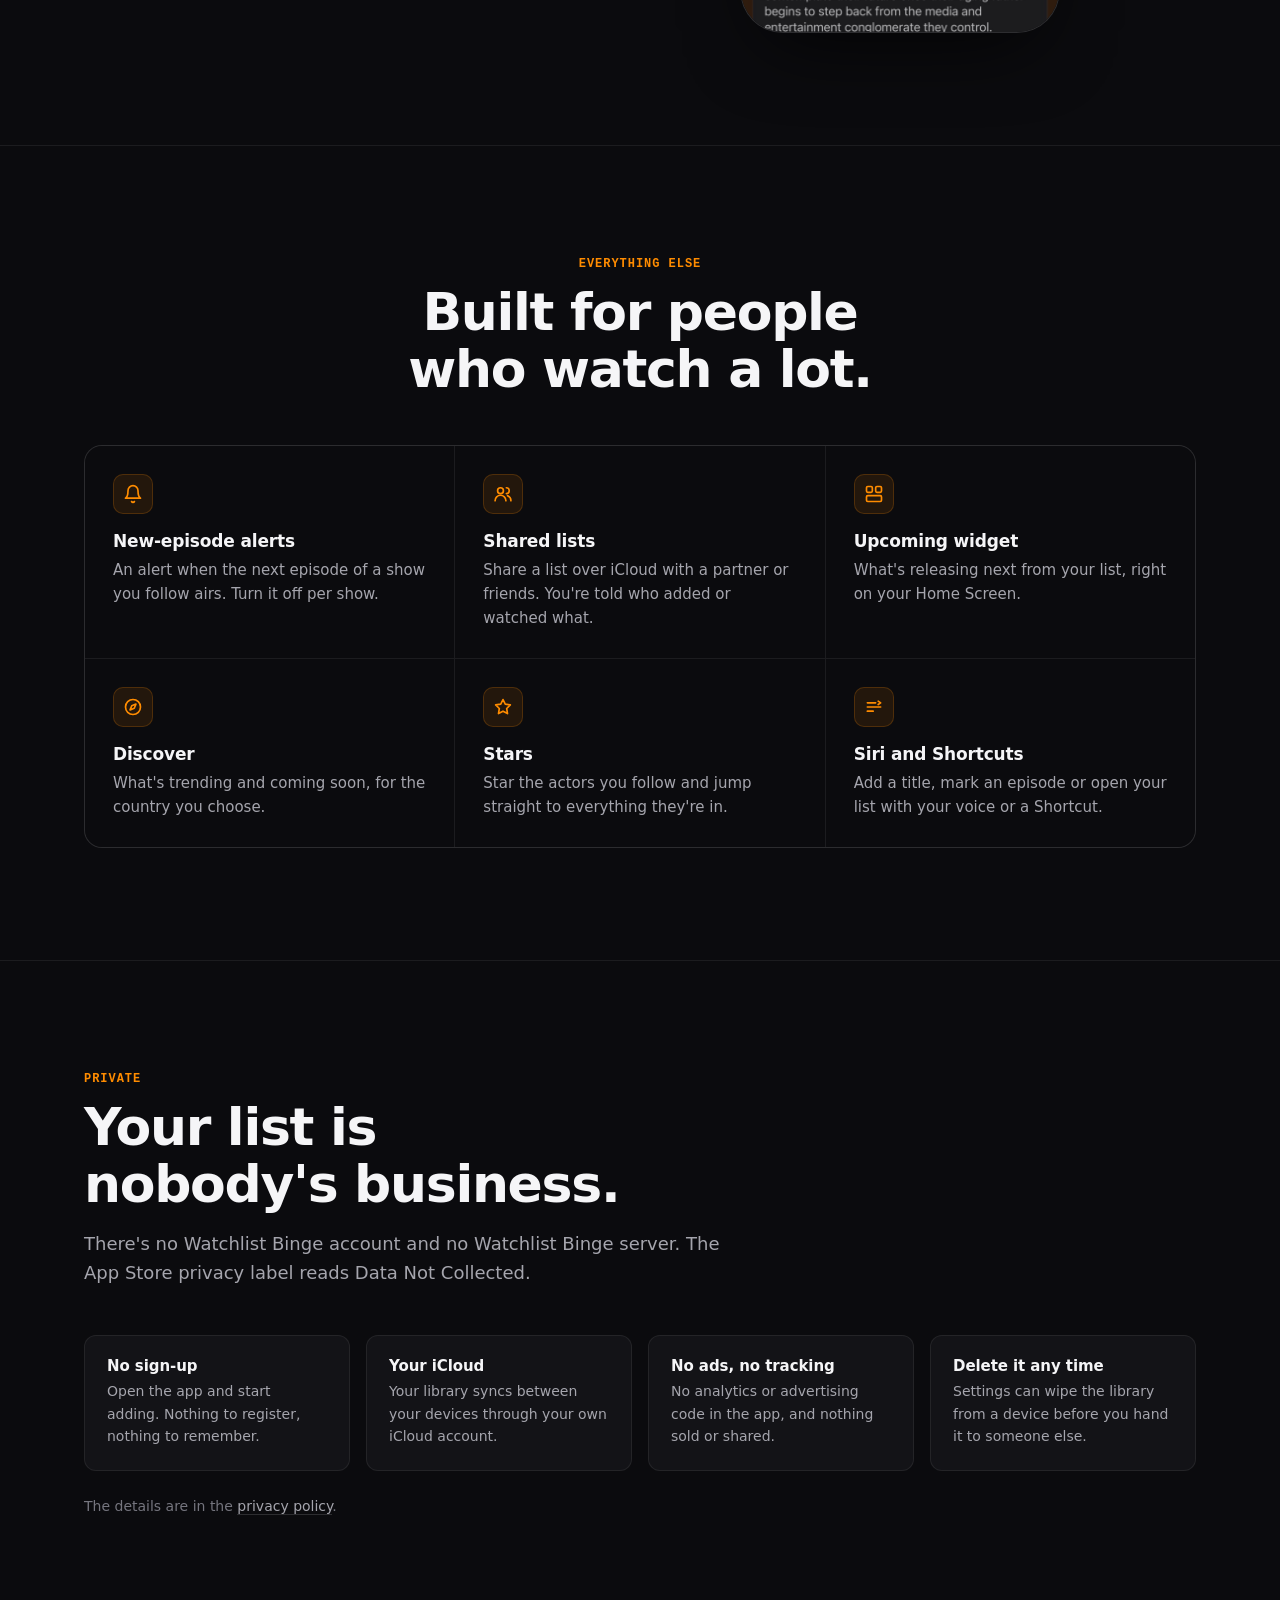
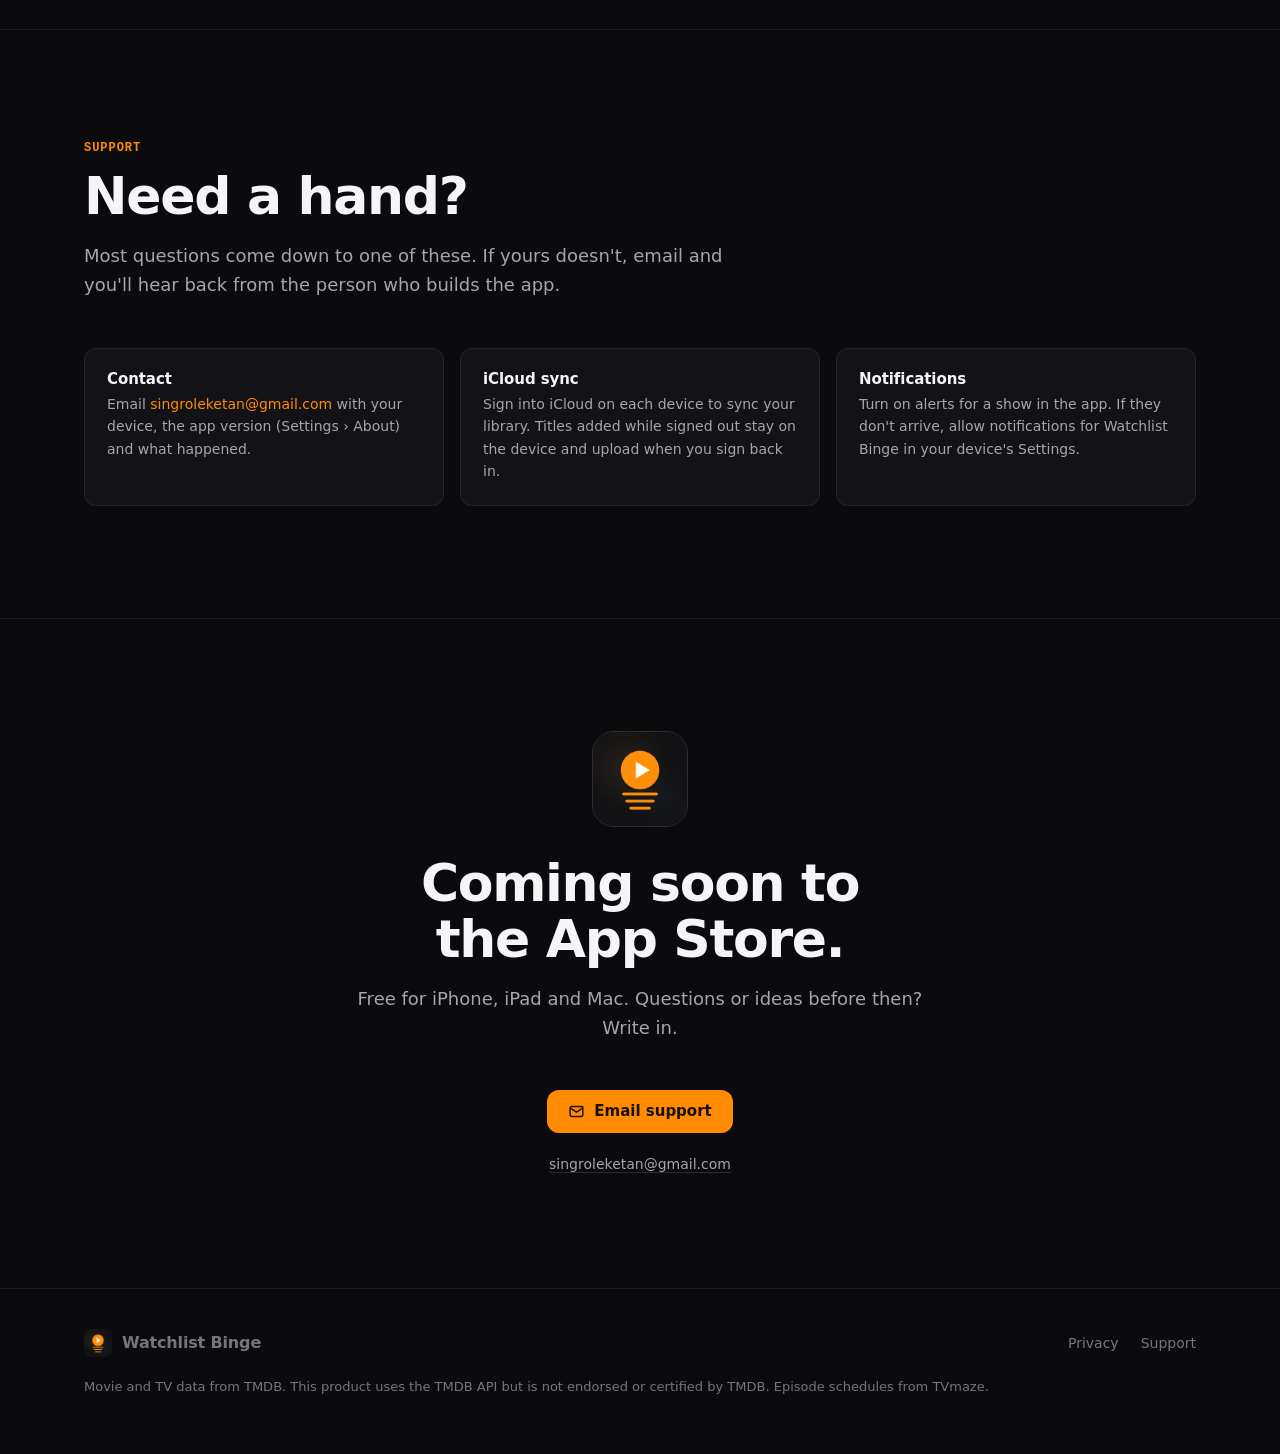
==== commit 3e58841c: "Redesign the landing page after the KChess site The page now follows the KChess site: a dark hero wi" ====
--- a/index.html
+++ b/index.html
@@ -1,207 +1,245 @@
-<!DOCTYPE html>
+<!doctype html>
 <html lang="en">
 <head>
-<meta charset="utf-8">
-<meta name="viewport" content="width=device-width, initial-scale=1">
-<title>Watchlist Binge — Your binge, organized.</title>
-<meta name="description" content="Track movies & shows on iPhone, iPad and Mac. Your binge, organized. Private by design — we collect no data.">
-<meta property="og:title" content="Watchlist Binge">
-<meta property="og:description" content="Track movies & shows you want to watch. Private by design.">
-<meta property="og:image" content="icon.png">
-<link rel="icon" href="icon.png">
-<style>
-  :root { --orange:#FF8C00; --bg:#0A0A0F; --card:#14141A; --text:#F5F5F7; --muted:#A1A1A6; --border:#222; }
-  * { box-sizing:border-box; margin:0; padding:0; }
-  body { font-family: -apple-system, BlinkMacSystemFont, "SF Pro Display", "Helvetica Neue", Helvetica, Arial, sans-serif; background: var(--bg); color: var(--text); line-height:1.6; -webkit-font-smoothing: antialiased; }
-  a { color: var(--orange); text-decoration:none; }
-  a:hover { text-decoration:underline; }
-  .nav { max-width:1120px; margin:0 auto; padding:18px 20px; display:flex; align-items:center; justify-content:space-between; }
-  .brand { display:flex; align-items:center; gap:12px; font-weight:700; font-size:18px; letter-spacing:-0.02em; }
-  .brand img { width:32px; height:32px; border-radius:8px; }
-  .nav-links { display:flex; gap:20px; font-size:14px; color:var(--muted); }
-  .nav-links a { color:var(--muted); }
-  .nav-links a:hover { color:var(--text); }
-  .hero { max-width:1120px; margin:0 auto; padding:60px 20px 40px; display:grid; grid-template-columns:1.1fr 0.9fr; gap:48px; align-items:center; }
-  .eyebrow { display:inline-flex; align-items:center; gap:8px; background:#1C1C1E; border:1px solid #2C2C2E; color:var(--muted); font-size:13px; padding:6px 12px; border-radius:100px; margin-bottom:20px; }
-  .eyebrow span { width:8px; height:8px; background:#30D158; border-radius:50%; display:inline-block; }
-  h1 { font-size:52px; line-height:0.95; letter-spacing:-0.03em; margin-bottom:16px; }
-  h1 em { font-style:normal; color:var(--orange); }
-  .sub { font-size:18px; color:var(--muted); max-width:520px; margin-bottom:28px; }
-  .cta { display:flex; gap:12px; align-items:center; flex-wrap:wrap; }
-  .store-badge { display:inline-flex; align-items:center; gap:10px; background:#fff; color:#000; padding:12px 20px; border-radius:12px; font-weight:600; font-size:15px; }
-  .store-badge small { display:block; font-size:10px; font-weight:500; opacity:0.6; line-height:1; letter-spacing:0.04em; text-transform:uppercase; }
-  .store-badge:hover { text-decoration:none; background:#f2f2f2; }
-  .sub-cta { font-size:13px; color:var(--muted); margin-top:10px; }
-  .phone-wrap { display:flex; justify-content:center; }
-  .phone { width:300px; height:610px; background: linear-gradient(180deg, #1C1C1E 0%, #000 100%); border:1px solid #2C2C2E; border-radius:48px; padding:14px; box-shadow: 0 40px 80px rgba(0,0,0,0.6), 0 0 0 1px rgba(255,255,255,0.04); position:relative; }
-  .phone-notch { width:110px; height:28px; background:#000; border-radius:0 0 16px 16px; margin:0 auto 16px; }
-  .phone-screen { background:#0A0A0F; border-radius:36px; height:calc(100% - 44px); display:flex; flex-direction:column; align-items:center; justify-content:center; padding:32px 24px; text-align:center; border:1px solid #222; }
-  .phone-screen img { width:120px; height:120px; border-radius:28px; margin-bottom:20px; box-shadow:0 12px 32px rgba(255,140,0,0.25); }
-  .phone-screen h3 { font-size:20px; margin-bottom:6px; }
-  .phone-screen p { font-size:14px; color:var(--muted); }
-  .features { max-width:1120px; margin:0 auto; padding:40px 20px 20px; }
-  .section-title { font-size:12px; letter-spacing:0.12em; text-transform:uppercase; color:var(--orange); font-weight:700; margin-bottom:12px; }
-  .features h2 { font-size:28px; letter-spacing:-0.02em; margin-bottom:32px; max-width:600px; }
-  .grid { display:grid; grid-template-columns:repeat(3, 1fr); gap:20px; }
-  .card { background:var(--card); border:1px solid var(--border); border-radius:20px; padding:24px; }
-  .card-icon { width:40px; height:40px; border-radius:12px; display:grid; place-items:center; background:rgba(255,140,0,0.12); color:var(--orange); font-size:20px; margin-bottom:14px; }
-  .card h3 { font-size:16px; margin-bottom:8px; }
-  .card p { font-size:14px; color:var(--muted); }
-  .screenshots { max-width:1120px; margin:40px auto 0; padding:0 20px; }
-  .shots { display:grid; grid-template-columns:repeat(3, 1fr); gap:24px; margin-top:28px; }
-  .shot { background:var(--card); border:1px solid var(--border); border-radius:24px; overflow:hidden; padding:12px; }
-  .shot img { width:100%; height:auto; border-radius:18px; display:block; background:#000; object-fit:cover; }
-  .shot.iphone img { aspect-ratio: 1320/2868; }
-  .shot.ipad img { aspect-ratio: 2064/2752; }
-  .shot figcaption { padding:14px 6px 6px; font-size:13px; color:var(--muted); text-align:center; }
-  .shot figcaption strong { color:var(--text); display:block; font-size:14px; margin-bottom:2px; }
-  .howto { max-width:1120px; margin:20px auto; padding:0 20px; font-size:13px; color:var(--muted); text-align:center; }
-  .trust { max-width:1120px; margin:40px auto; padding:0 20px; }
-  .trust-box { background: linear-gradient(135deg, #1A1200 0%, #14141A 100%); border:1px solid #2A1F00; border-radius:20px; padding:28px; display:flex; gap:24px; align-items:center; justify-content:space-between; flex-wrap:wrap; }
-  .trust-box h3 { font-size:18px; margin-bottom:6px; }
-  .trust-box p { color:var(--muted); font-size:14px; max-width:600px; }
-  .pill { display:inline-flex; align-items:center; gap:8px; background:#fff; color:#000; padding:10px 16px; border-radius:100px; font-weight:600; font-size:14px; white-space:nowrap; }
-  footer { max-width:1120px; margin:40px auto 0; padding:24px 20px 40px; border-top:1px solid var(--border); display:flex; justify-content:space-between; flex-wrap:wrap; gap:16px; font-size:13px; color:var(--muted); }
-  footer a { color:var(--muted); }
-  footer a:hover { color:var(--text); }
-  @media (max-width:900px) {
-    .hero { grid-template-columns:1fr; padding-top:32px; }
-    h1 { font-size:40px; }
-    .grid { grid-template-columns:1fr; }
-    .shots { grid-template-columns:1fr; max-width:360px; margin:28px auto 0; }
-    .phone { width:280px; height:580px; }
-  }
-</style>
+  <meta charset="utf-8">
+  <meta name="viewport" content="width=device-width, initial-scale=1">
+  <title>Watchlist Binge — your binge, organized</title>
+  <meta name="description" content="One list for every movie and show you mean to watch. Track each episode, get an alert when the next one airs, and share lists over iCloud. No account, no ads, no tracking.">
+  <meta name="theme-color" content="#0b0b0e">
+  <meta property="og:type" content="website">
+  <meta property="og:title" content="Watchlist Binge — your binge, organized">
+  <meta property="og:description" content="Track every movie and episode, get new-episode alerts and share lists over iCloud. For iPhone, iPad and Mac.">
+  <meta property="og:image" content="https://ketansingrole.github.io/watchlist-binge/icon.png">
+  <meta name="twitter:card" content="summary">
+  <link rel="icon" href="icon.png" type="image/png">
+  <link rel="apple-touch-icon" href="icon.png">
+  <link rel="stylesheet" href="style.css">
 </head>
 <body>
-  <nav class="nav">
-    <div class="brand"><img src="icon.png" alt="Watchlist Binge icon"> Watchlist Binge</div>
-    <div class="nav-links">
-      <a href="#features">Features</a>
-      <a href="#screenshots">Screenshots</a>
-      <a href="privacy.html">Privacy</a>
-      <a href="#support">Support</a>
+  <a class="skip" href="#main">Skip to content</a>
+
+  <header class="nav">
+    <div class="container nav-inner">
+      <a class="brand" href="#top" aria-label="Watchlist Binge home">
+        <img src="icon.png" alt="" width="28" height="28">
+        <span>Watchlist Binge</span>
+      </a>
+      <nav class="nav-links" aria-label="Main">
+        <a class="nav-hide-sm" href="#features">Features</a>
+        <a class="nav-hide-sm" href="privacy.html">Privacy</a>
+        <a class="nav-cta" href="#support">Support</a>
+      </nav>
     </div>
-  </nav>
-
-  <section class="hero">
-    <div>
-      <div class="eyebrow"><span></span> Private by design — Data Not Collected</div>
-      <h1>Your binge,<br><em>organized.</em></h1>
-      <p class="sub">Track movies & shows you actually want to watch. Add to your list, mark as watched, and never lose track of what’s next.</p>
-      <p class="sub-cta">For iPhone, iPad and Mac · Requires iOS 26 or macOS 26 · Free · No ads · No tracking</p>
-    </div>
-    <div class="phone-wrap">
-      <div class="phone">
-        <div class="phone-notch"></div>
-        <div class="phone-screen">
-          <img src="icon.png" alt="App Icon">
-          <h3>Watchlist Binge</h3>
-          <p>Your personal watchlist.<br>Beautiful, fast, private.</p>
-          <div style="margin-top:20px; width:100%; background:#1C1C1E; border-radius:14px; padding:12px; display:flex; align-items:center; gap:12px; text-align:left; border:1px solid #2C2C2E;">
-            <div style="width:44px; height:44px; background:var(--orange); border-radius:10px; display:grid; place-items:center; color:#fff; font-size:18px;">▶</div>
-            <div><div style="font-size:13px; font-weight:600;">Add anything</div><div style="font-size:12px; color:var(--muted);">Movies, shows, one list.</div></div>
-          </div>
-        </div>
-      </div>
-    </div>
-  </section>
-
-  <section class="features" id="features">
-    <div class="section-title">Why Watchlist Binge</div>
-    <h2>Built for how you actually watch.</h2>
-    <div class="grid">
-      <div class="card">
-        <div class="card-icon">☰</div>
-        <h3>One list for everything</h3>
-        <p>Movies and shows in one place. Sort, filter, and pick what to watch next without juggling notes.</p>
-      </div>
-      <div class="card">
-        <div class="card-icon">✓</div>
-        <h3>Track progress</h3>
-        <p>Mark episodes watched and pick up where you left off. Your library syncs through your own iCloud account.</p>
-      </div>
-      <div class="card">
-        <div class="card-icon">◐</div>
-        <h3>Private by default</h3>
-        <p>No sign-up, no tracking, no data collection. We don’t run servers, so we never see your list.</p>
-      </div>
-    </div>
-  </section>
-
-  <section class="screenshots" id="screenshots">
-    <div class="section-title">Screenshots</div>
-    <h2 style="font-size:28px; letter-spacing:-0.02em; max-width:600px;">Made for binge watchers.</h2>
-    <div class="shots">
-      <figure class="shot iphone">
-        <img src="screenshots/iphone-watchlist.png" alt="Watchlist screenshot on iPhone" loading="lazy">
-        <figcaption><strong>Watchlist</strong>Movies and shows with progress & ratings</figcaption>
-      </figure>
-      <figure class="shot iphone">
-        <img src="screenshots/iphone-detail.png" alt="Show details screenshot on iPhone" loading="lazy">
-        <figcaption><strong>Details & Trailers</strong>Cast, trailers, overview & more</figcaption>
-      </figure>
-      <figure class="shot iphone">
-        <img src="screenshots/iphone-episodes.png" alt="Episode tracking screenshot on iPhone" loading="lazy">
-        <figcaption><strong>Episodes</strong>Track every season and episode</figcaption>
-      </figure>
-    </div>
-  </section>
-
-  <section class="screenshots" id="ipad">
-    <div class="section-title">iPad — Big screen, same binge</div>
-    <h2 style="font-size:28px; letter-spacing:-0.02em; max-width:600px;">Optimized for iPad.</h2>
-    <div class="shots">
-      <figure class="shot ipad">
-        <img src="screenshots/ipad-watchlist.png" alt="Watchlist screenshot on iPad" loading="lazy">
-        <figcaption><strong>Watchlist</strong>Your whole library at a glance</figcaption>
-      </figure>
-      <figure class="shot ipad">
-        <img src="screenshots/ipad-detail.png" alt="Movie details screenshot on iPad" loading="lazy">
-        <figcaption><strong>Details</strong>Trailers and info, full screen</figcaption>
-      </figure>
-      <figure class="shot ipad">
-        <img src="screenshots/ipad-episodes.png" alt="Episode tracking screenshot on iPad" loading="lazy">
-        <figcaption><strong>Episodes</strong>Cast, seasons and progress together</figcaption>
-      </figure>
-    </div>
-  </section>
-
-  <section class="features" id="support">
-    <div class="section-title">Support</div>
-    <h2>Need a hand?</h2>
-    <div class="grid">
-      <div class="card">
-        <h3>Contact us</h3>
-        <p>Email <a href="mailto:singroleketan@gmail.com">singroleketan@gmail.com</a> with your device, app version (Settings › About) and what happened.</p>
-      </div>
-      <div class="card">
-        <h3>iCloud sync</h3>
-        <p>Sign into iCloud on each device to sync your library. Titles added while signed out stay on the device and upload when you sign back in.</p>
-      </div>
-      <div class="card">
-        <h3>Notifications</h3>
-        <p>Turn on alerts for a show in the app. If they don’t arrive, allow notifications for Watchlist Binge in your device’s Settings.</p>
-      </div>
-    </div>
-  </section>
-
-  <section class="trust">
-    <div class="trust-box">
-      <div>
-        <h3>🛡️ Data Not Collected</h3>
-        <p>We don’t collect your data. Read our plain-English policy to see what stays with you and what goes to iCloud and catalog services.</p>
-      </div>
-      <a class="pill" href="privacy.html">Read Privacy Policy →</a>
-    </div>
-  </section>
-
-  <footer>
-    <div>© 2026 Watchlist Binge · Movie and TV data from <a href="https://www.themoviedb.org">TMDB</a>. This product uses the TMDB API but is not endorsed or certified by TMDB.</div>
-    <div style="display:flex; gap:16px;">
-      <a href="privacy.html">Privacy Policy</a>
-      <a href="#support">Support</a>
-      <a href="https://github.com/ketansingrole/watchlist-binge">GitHub</a>
+  </header>
+
+  <main id="main">
+    <section class="hero" id="top">
+      <div class="container">
+        <span class="eyebrow">
+          <span class="eyebrow-tag">Soon</span>
+          Coming to the App Store
+        </span>
+
+        <h1>Your binge,<br><span class="accent">organized.</span></h1>
+
+        <p class="hero-sub">
+          One list for every movie and show you mean to watch. Tick off each episode, get an alert
+          when the next one airs, and share a list with the people you watch with.
+        </p>
+
+        <div class="hero-actions">
+          <a class="btn btn-orange" href="#features">
+            See what it does
+            <svg viewBox="0 0 24 24" fill="none" stroke="currentColor" stroke-width="2" stroke-linecap="round" stroke-linejoin="round" aria-hidden="true"><path d="M12 5v14M5 12l7 7 7-7"/></svg>
+          </a>
+          <a class="btn btn-quiet" href="privacy.html">
+            <svg viewBox="0 0 24 24" fill="none" stroke="currentColor" stroke-width="2" stroke-linecap="round" stroke-linejoin="round" aria-hidden="true"><path d="M12 3 4 6v6c0 4.5 3.4 8.3 8 9 4.6-.7 8-4.5 8-9V6z"/></svg>
+            Data Not Collected
+          </a>
+        </div>
+        <p class="hero-meta">Free for iPhone, iPad and Mac · No account · No ads · No tracking</p>
+
+        <div class="hero-shot">
+          <figure class="shot shot-tablet">
+            <img src="shots/ipad-hero.jpg" width="1800" height="1308" alt="Watchlist Binge on iPad: a grid of posters, each show marked with how much of it has been watched" fetchpriority="high">
+          </figure>
+          <figure class="shot shot-phone">
+            <img src="shots/iphone-06-watchlist-dark.jpg" width="644" height="1400" alt="The same watchlist on iPhone">
+          </figure>
+        </div>
+      </div>
+    </section>
+
+    <section class="section section-first" id="episodes" aria-labelledby="episodes-title">
+      <div class="container split reverse">
+        <div class="split-copy section-head">
+          <span class="kicker">EPISODES</span>
+          <h2 id="episodes-title">Know exactly where you left off.</h2>
+          <p>
+            Every show keeps its own progress, season by season. Tick off an episode or a whole
+            season, and see how much is left before you start.
+          </p>
+          <ul class="checklist">
+            <li><svg viewBox="0 0 24 24" fill="none" stroke="currentColor" stroke-width="2" stroke-linecap="round" stroke-linejoin="round" aria-hidden="true"><path d="M4 12l5 5L20 6"/></svg><span><strong>Progress on every poster</strong>, so the half-finished shows are easy to spot</span></li>
+            <li><svg viewBox="0 0 24 24" fill="none" stroke="currentColor" stroke-width="2" stroke-linecap="round" stroke-linejoin="round" aria-hidden="true"><path d="M4 12l5 5L20 6"/></svg><span><strong>Time remaining</strong> for a season, and the time you'd finish if you started now</span></li>
+            <li><svg viewBox="0 0 24 24" fill="none" stroke="currentColor" stroke-width="2" stroke-linecap="round" stroke-linejoin="round" aria-hidden="true"><path d="M4 12l5 5L20 6"/></svg><span><strong>Mark all watched</strong> for a season or a whole series you caught up on elsewhere</span></li>
+            <li><svg viewBox="0 0 24 24" fill="none" stroke="currentColor" stroke-width="2" stroke-linecap="round" stroke-linejoin="round" aria-hidden="true"><path d="M4 12l5 5L20 6"/></svg><span><strong>Unwatched and Watched</strong> kept apart, with sorting and filters for both</span></li>
+          </ul>
+        </div>
+        <figure class="shot shot-phone">
+          <img src="shots/iphone-03-episodes.jpg" width="644" height="1400" loading="lazy" alt="A season of Succession: five of nine episodes watched, 4 hours 5 minutes remaining, and the time the season would end">
+        </figure>
+      </div>
+    </section>
+
+    <section class="section" id="details" aria-labelledby="details-title">
+      <div class="container split split-copy-first">
+        <div class="split-copy section-head">
+          <span class="kicker">DETAILS</span>
+          <h2 id="details-title">Decide what's next without leaving the app.</h2>
+          <p>
+            Each movie and show has its trailers, cast, ratings and runtime on one page, and you
+            can add it to your list from anywhere you find it.
+          </p>
+          <ul class="checklist">
+            <li><svg viewBox="0 0 24 24" fill="none" stroke="currentColor" stroke-width="2" stroke-linecap="round" stroke-linejoin="round" aria-hidden="true"><path d="M4 12l5 5L20 6"/></svg><span><strong>Trailers</strong> play right on the page</span></li>
+            <li><svg viewBox="0 0 24 24" fill="none" stroke="currentColor" stroke-width="2" stroke-linecap="round" stroke-linejoin="round" aria-hidden="true"><path d="M4 12l5 5L20 6"/></svg><span><strong>Where to stream it</strong>, so you know before you sit down</span></li>
+            <li><svg viewBox="0 0 24 24" fill="none" stroke="currentColor" stroke-width="2" stroke-linecap="round" stroke-linejoin="round" aria-hidden="true"><path d="M4 12l5 5L20 6"/></svg><span><strong>Cast and crew</strong>, each with their own page of credits</span></li>
+            <li><svg viewBox="0 0 24 24" fill="none" stroke="currentColor" stroke-width="2" stroke-linecap="round" stroke-linejoin="round" aria-hidden="true"><path d="M4 12l5 5L20 6"/></svg><span><strong>Light or dark</strong>, whichever you watch in</span></li>
+          </ul>
+        </div>
+        <figure class="shot shot-phone">
+          <img src="shots/iphone-07-show-detail-dark.jpg" width="644" height="1400" loading="lazy" alt="Succession's page: rating, genres, a trailer and release details">
+        </figure>
+      </div>
+    </section>
+
+    <section class="section" id="features" aria-labelledby="features-title">
+      <div class="container">
+        <div class="section-head center">
+          <span class="kicker">EVERYTHING ELSE</span>
+          <h2 id="features-title">Built for people who watch a lot.</h2>
+        </div>
+        <div class="grid">
+          <article class="card">
+            <div class="card-icon" aria-hidden="true"><svg viewBox="0 0 24 24" fill="none" stroke="currentColor" stroke-width="2" stroke-linecap="round" stroke-linejoin="round"><path d="M6 8a6 6 0 0 1 12 0c0 7 3 9 3 9H3s3-2 3-9"/><path d="M10.3 21a1.94 1.94 0 0 0 3.4 0"/></svg></div>
+            <h3>New-episode alerts</h3>
+            <p>An alert when the next episode of a show you follow airs. Turn it off per show.</p>
+          </article>
+          <article class="card">
+            <div class="card-icon" aria-hidden="true"><svg viewBox="0 0 24 24" fill="none" stroke="currentColor" stroke-width="2" stroke-linecap="round" stroke-linejoin="round"><circle cx="9" cy="8" r="3.5"/><path d="M2.5 20a6.5 6.5 0 0 1 13 0"/><path d="M16 4.5a3.5 3.5 0 0 1 0 7M21.5 20a6.5 6.5 0 0 0-4-6"/></svg></div>
+            <h3>Shared lists</h3>
+            <p>Share a list over iCloud with a partner or friends. You're told who added or watched what.</p>
+          </article>
+          <article class="card">
+            <div class="card-icon" aria-hidden="true"><svg viewBox="0 0 24 24" fill="none" stroke="currentColor" stroke-width="2" stroke-linecap="round" stroke-linejoin="round"><rect x="3" y="3" width="7" height="7" rx="1.5"/><rect x="14" y="3" width="7" height="7" rx="1.5"/><rect x="3" y="14" width="18" height="7" rx="1.5"/></svg></div>
+            <h3>Upcoming widget</h3>
+            <p>What's releasing next from your list, right on your Home Screen.</p>
+          </article>
+          <article class="card">
+            <div class="card-icon" aria-hidden="true"><svg viewBox="0 0 24 24" fill="none" stroke="currentColor" stroke-width="2" stroke-linecap="round" stroke-linejoin="round"><circle cx="12" cy="12" r="9"/><path d="m15.5 8.5-2 5-5 2 2-5z"/></svg></div>
+            <h3>Discover</h3>
+            <p>What's trending and coming soon, for the country you choose.</p>
+          </article>
+          <article class="card">
+            <div class="card-icon" aria-hidden="true"><svg viewBox="0 0 24 24" fill="none" stroke="currentColor" stroke-width="2" stroke-linecap="round" stroke-linejoin="round"><path d="m12 3 2.7 5.6 6.1.9-4.4 4.3 1 6.1L12 17l-5.4 2.9 1-6.1-4.4-4.3 6.1-.9z"/></svg></div>
+            <h3>Stars</h3>
+            <p>Star the actors you follow and jump straight to everything they're in.</p>
+          </article>
+          <article class="card">
+            <div class="card-icon" aria-hidden="true"><svg viewBox="0 0 24 24" fill="none" stroke="currentColor" stroke-width="2" stroke-linecap="round" stroke-linejoin="round"><path d="M4 7h10M4 12h16M4 17h7"/><path d="m17 5 3 2-3 2"/></svg></div>
+            <h3>Siri and Shortcuts</h3>
+            <p>Add a title, mark an episode or open your list with your voice or a Shortcut.</p>
+          </article>
+        </div>
+      </div>
+    </section>
+
+    <section class="section" id="privacy" aria-labelledby="privacy-title">
+      <div class="container">
+        <div class="section-head">
+          <span class="kicker">PRIVATE</span>
+          <h2 id="privacy-title">Your list is nobody's business.</h2>
+          <p>There's no Watchlist Binge account and no Watchlist Binge server. The App Store privacy label reads Data Not Collected.</p>
+        </div>
+        <div class="trust">
+          <div class="trust-item">
+            <h3>No sign-up</h3>
+            <p>Open the app and start adding. Nothing to register, nothing to remember.</p>
+          </div>
+          <div class="trust-item">
+            <h3>Your iCloud</h3>
+            <p>Your library syncs between your devices through your own iCloud account.</p>
+          </div>
+          <div class="trust-item">
+            <h3>No ads, no tracking</h3>
+            <p>No analytics or advertising code in the app, and nothing sold or shared.</p>
+          </div>
+          <div class="trust-item">
+            <h3>Delete it any time</h3>
+            <p>Settings can wipe the library from a device before you hand it to someone else.</p>
+          </div>
+        </div>
+        <p class="trust-more">The details are in the <a href="privacy.html">privacy policy</a>.</p>
+      </div>
+    </section>
+
+    <section class="section" id="support" aria-labelledby="support-title">
+      <div class="container">
+        <div class="section-head">
+          <span class="kicker">SUPPORT</span>
+          <h2 id="support-title">Need a hand?</h2>
+          <p>Most questions come down to one of these. If yours doesn't, email and you'll hear back from the person who builds the app.</p>
+        </div>
+        <div class="trust trust-3">
+          <div class="trust-item">
+            <h3>Contact</h3>
+            <p>Email <a href="mailto:singroleketan@gmail.com">singroleketan@gmail.com</a> with your device, the app version (Settings › About) and what happened.</p>
+          </div>
+          <div class="trust-item">
+            <h3>iCloud sync</h3>
+            <p>Sign into iCloud on each device to sync your library. Titles added while signed out stay on the device and upload when you sign back in.</p>
+          </div>
+          <div class="trust-item">
+            <h3>Notifications</h3>
+            <p>Turn on alerts for a show in the app. If they don't arrive, allow notifications for Watchlist Binge in your device's Settings.</p>
+          </div>
+        </div>
+      </div>
+    </section>
+
+    <section class="section get" id="get" aria-labelledby="get-title">
+      <div class="container">
+        <img class="get-icon" src="icon.png" alt="" width="96" height="96" loading="lazy">
+        <div class="section-head center">
+          <h2 id="get-title">Coming soon to the App Store.</h2>
+          <p>Free for iPhone, iPad and Mac. Questions or ideas before then? Write in.</p>
+        </div>
+        <div class="hero-actions">
+          <a class="btn btn-orange" href="mailto:singroleketan@gmail.com">
+            <svg viewBox="0 0 24 24" fill="none" stroke="currentColor" stroke-width="2" stroke-linecap="round" stroke-linejoin="round" aria-hidden="true"><rect x="3" y="5" width="18" height="14" rx="2"/><path d="m3 7 9 6 9-6"/></svg>
+            Email support
+          </a>
+        </div>
+        <p class="get-foot"><a href="mailto:singroleketan@gmail.com">singroleketan@gmail.com</a></p>
+      </div>
+    </section>
+  </main>
+
+  <footer class="footer">
+    <div class="container footer-inner">
+      <a class="brand" href="#top">
+        <img src="icon.png" alt="" width="24" height="24">
+        <span>Watchlist Binge</span>
+      </a>
+      <nav class="footer-links" aria-label="Footer">
+        <a href="privacy.html">Privacy</a>
+        <a href="#support">Support</a>
+      </nav>
+      <p class="footer-credit">
+        Movie and TV data from TMDB. This product uses the TMDB API but is not endorsed or certified by TMDB.
+        Episode schedules from TVmaze.
+      </p>
     </div>
   </footer>
 </body>
--- a/style.css
+++ b/style.css
@@ -0,0 +1,715 @@
+/* Watchlist Binge site. Plain CSS, no build step: GitHub Pages serves this folder as is. */
+
+:root {
+  color-scheme: dark;
+  --bg: #0b0b0e;
+  --bg-raised: #131317;
+  --bg-card: #17171c;
+  --fg: #f5f5f7;
+  --fg-muted: #a5a5ad;
+  --fg-dim: #75757e;
+  --border: rgba(255, 255, 255, 0.07);
+  --border-strong: rgba(255, 255, 255, 0.14);
+  --orange: #ff8c00;
+  --orange-soft: #ffb04d;
+  --ink: #1a0f00;
+  --radius-sm: 8px;
+  --radius: 12px;
+  --radius-lg: 18px;
+  --font-sans: -apple-system, BlinkMacSystemFont, "SF Pro Display", "Inter", "Segoe UI", system-ui, sans-serif;
+  --font-mono: ui-monospace, "SF Mono", Menlo, Consolas, monospace;
+  --gutter: 24px;
+}
+
+*,
+*::before,
+*::after {
+  box-sizing: border-box;
+}
+
+html {
+  scroll-behavior: smooth;
+  -webkit-text-size-adjust: 100%;
+}
+
+body {
+  margin: 0;
+  background: var(--bg);
+  color: var(--fg);
+  font: 16px/1.6 var(--font-sans);
+  -webkit-font-smoothing: antialiased;
+  overflow-x: hidden;
+}
+
+img {
+  display: block;
+  max-width: 100%;
+  height: auto;
+}
+
+a {
+  color: inherit;
+  text-decoration: none;
+}
+
+a:focus-visible,
+.btn:focus-visible {
+  outline: 2px solid var(--orange);
+  outline-offset: 3px;
+  border-radius: var(--radius-sm);
+}
+
+h1,
+h2,
+h3 {
+  margin: 0;
+  letter-spacing: -0.025em;
+  line-height: 1.08;
+  text-wrap: balance;
+}
+
+p {
+  margin: 0;
+}
+
+.container {
+  width: 100%;
+  max-width: 1160px;
+  margin: 0 auto;
+  padding: 0 var(--gutter);
+}
+
+.skip {
+  position: absolute;
+  left: -9999px;
+}
+
+.skip:focus {
+  left: 16px;
+  top: 16px;
+  z-index: 100;
+  padding: 8px 12px;
+  background: var(--fg);
+  color: var(--bg);
+  border-radius: var(--radius-sm);
+}
+
+/* Navigation */
+
+.nav {
+  position: sticky;
+  top: 0;
+  z-index: 50;
+  background: rgba(11, 11, 14, 0.72);
+  backdrop-filter: saturate(140%) blur(14px);
+  -webkit-backdrop-filter: saturate(140%) blur(14px);
+  border-bottom: 1px solid var(--border);
+}
+
+.nav-inner {
+  display: flex;
+  align-items: center;
+  justify-content: space-between;
+  height: 60px;
+}
+
+.brand {
+  display: inline-flex;
+  align-items: center;
+  gap: 10px;
+  font-weight: 600;
+  font-size: 16px;
+  letter-spacing: -0.01em;
+}
+
+.brand img {
+  width: 28px;
+  height: 28px;
+  border-radius: 7px;
+}
+
+.nav-links {
+  display: flex;
+  align-items: center;
+  gap: 22px;
+  font-size: 14px;
+  color: var(--fg-muted);
+}
+
+.nav-links a:hover {
+  color: var(--fg);
+}
+
+.nav-links .nav-cta {
+  padding: 6px 12px;
+  border: 1px solid var(--border-strong);
+  border-radius: 999px;
+  color: var(--fg);
+}
+
+.nav-links .nav-cta:hover {
+  background: var(--bg-raised);
+}
+
+/* Buttons */
+
+.btn {
+  display: inline-flex;
+  align-items: center;
+  justify-content: center;
+  gap: 9px;
+  padding: 12px 20px;
+  border-radius: 12px;
+  font: 600 15px/1 var(--font-sans);
+  border: 1px solid transparent;
+  transition: transform 0.12s ease, background-color 0.15s ease, border-color 0.15s ease;
+  white-space: nowrap;
+}
+
+.btn:active {
+  transform: translateY(1px);
+}
+
+.btn svg {
+  width: 17px;
+  height: 17px;
+  flex: none;
+}
+
+.btn-orange {
+  background: var(--orange);
+  color: var(--ink);
+}
+
+.btn-orange:hover {
+  background: var(--orange-soft);
+}
+
+.btn-quiet {
+  background: var(--bg-raised);
+  border-color: var(--border-strong);
+  color: var(--fg);
+}
+
+.btn-quiet:hover {
+  background: #1c1c22;
+  border-color: rgba(255, 255, 255, 0.24);
+}
+
+/* Hero */
+
+.hero {
+  position: relative;
+  padding: 96px 0 24px;
+  text-align: center;
+}
+
+.eyebrow {
+  display: inline-flex;
+  align-items: center;
+  gap: 8px;
+  margin-bottom: 26px;
+  padding: 5px 12px 5px 6px;
+  border: 1px solid var(--border-strong);
+  border-radius: 999px;
+  background: var(--bg-raised);
+  font-size: 13px;
+  color: var(--fg-muted);
+}
+
+.eyebrow-tag {
+  padding: 2px 8px;
+  border-radius: 999px;
+  background: rgba(255, 140, 0, 0.14);
+  color: var(--orange);
+  font-weight: 600;
+  font-size: 12px;
+}
+
+.hero h1 {
+  font-size: clamp(44px, 7.6vw, 88px);
+  font-weight: 700;
+}
+
+.hero h1 .accent {
+  color: var(--orange);
+}
+
+.hero-sub {
+  max-width: 620px;
+  margin: 24px auto 0;
+  font-size: clamp(17px, 2vw, 19px);
+  color: var(--fg-muted);
+  text-wrap: pretty;
+}
+
+.hero-actions {
+  display: flex;
+  flex-wrap: wrap;
+  justify-content: center;
+  gap: 12px;
+  margin-top: 36px;
+}
+
+.hero-meta {
+  margin-top: 18px;
+  font-size: 13px;
+  color: var(--fg-dim);
+}
+
+/* Screenshots sit flat, as the screen itself: no device frame, no tilt. */
+
+.hero-shot {
+  position: relative;
+  max-width: 1040px;
+  margin: 64px auto 0;
+  padding-right: 9%;
+}
+
+.shot {
+  margin: 0;
+}
+
+.shot img {
+  width: 100%;
+  border: 1px solid var(--border-strong);
+  box-shadow: 0 30px 80px -30px rgba(0, 0, 0, 0.9);
+}
+
+.shot-tablet img {
+  border-radius: var(--radius);
+}
+
+/* iPhone screens have rounded corners; match them rather than draw a bezel. */
+.shot-phone img {
+  border-radius: 13.5% / 6.2%;
+}
+
+.hero-shot .shot-phone {
+  position: absolute;
+  right: 0;
+  bottom: -8%;
+  width: 24%;
+}
+
+.hero-shot .shot-phone img {
+  box-shadow: 0 30px 70px -20px rgba(0, 0, 0, 0.95), 0 0 0 6px var(--bg);
+}
+
+/* Sections */
+
+.section {
+  scroll-margin-top: 60px;
+  padding: 112px 0;
+  border-top: 1px solid var(--border);
+}
+
+.section-first {
+  margin-top: 96px;
+}
+
+.section-head {
+  max-width: 640px;
+  margin-bottom: 48px;
+}
+
+.section-head.center {
+  margin-left: auto;
+  margin-right: auto;
+  text-align: center;
+}
+
+.kicker {
+  display: block;
+  margin-bottom: 14px;
+  font: 600 12px/1 var(--font-mono);
+  letter-spacing: 0.08em;
+  color: var(--orange);
+}
+
+.section h2 {
+  font-size: clamp(32px, 4.6vw, 52px);
+  font-weight: 700;
+}
+
+.section-head p {
+  margin-top: 18px;
+  font-size: 18px;
+  color: var(--fg-muted);
+  text-wrap: pretty;
+}
+
+.split {
+  display: grid;
+  grid-template-columns: minmax(0, 1.3fr) minmax(0, 1fr);
+  gap: 64px;
+  align-items: center;
+}
+
+.split.reverse {
+  grid-template-columns: minmax(0, 1fr) minmax(0, 1.3fr);
+}
+
+.split.reverse .split-copy {
+  order: 2;
+}
+
+.split.split-copy-first {
+  grid-template-columns: minmax(0, 1fr) minmax(0, 1.3fr);
+}
+
+.split .section-head {
+  margin-bottom: 0;
+}
+
+.split .shot-phone {
+  width: 100%;
+  max-width: 320px;
+  justify-self: center;
+}
+
+.checklist {
+  list-style: none;
+  margin: 28px 0 0;
+  padding: 0;
+  display: grid;
+  gap: 12px;
+  color: var(--fg-muted);
+  font-size: 15px;
+}
+
+.checklist li {
+  display: flex;
+  gap: 12px;
+  align-items: flex-start;
+}
+
+.checklist svg {
+  flex: none;
+  width: 18px;
+  height: 18px;
+  margin-top: 3px;
+  color: var(--orange);
+}
+
+.checklist strong {
+  color: var(--fg);
+  font-weight: 600;
+}
+
+/* Feature grid */
+
+.grid {
+  display: grid;
+  grid-template-columns: repeat(3, minmax(0, 1fr));
+  gap: 1px;
+  background: var(--border);
+  border: 1px solid var(--border);
+  border-radius: var(--radius-lg);
+  overflow: hidden;
+}
+
+.card {
+  padding: 28px;
+  background: var(--bg);
+  transition: background-color 0.2s ease;
+}
+
+.card:hover {
+  background: var(--bg-raised);
+}
+
+.card-icon {
+  display: grid;
+  place-items: center;
+  width: 40px;
+  height: 40px;
+  margin-bottom: 18px;
+  border-radius: 10px;
+  background: rgba(255, 140, 0, 0.1);
+  border: 1px solid rgba(255, 140, 0, 0.2);
+  color: var(--orange);
+}
+
+.card-icon svg {
+  width: 20px;
+  height: 20px;
+}
+
+.card h3 {
+  font-size: 17px;
+  font-weight: 600;
+  letter-spacing: -0.01em;
+}
+
+.card p {
+  margin-top: 8px;
+  font-size: 15px;
+  color: var(--fg-muted);
+}
+
+/* Privacy strip */
+
+.trust {
+  display: grid;
+  grid-template-columns: repeat(4, minmax(0, 1fr));
+  gap: 16px;
+}
+
+.trust-item {
+  padding: 22px;
+  border: 1px solid var(--border);
+  border-radius: var(--radius);
+  background: var(--bg-raised);
+}
+
+.trust-item h3 {
+  font-size: 15px;
+  font-weight: 600;
+  letter-spacing: -0.005em;
+}
+
+.trust-item p {
+  margin-top: 6px;
+  font-size: 14px;
+  color: var(--fg-muted);
+}
+
+.trust-more {
+  margin-top: 24px;
+  font-size: 14px;
+  color: var(--fg-dim);
+}
+
+.trust-more a,
+.get-foot a {
+  color: var(--fg-muted);
+  border-bottom: 1px solid var(--border-strong);
+}
+
+.trust-more a:hover,
+.get-foot a:hover {
+  color: var(--fg);
+}
+
+/* Get the app */
+
+.get {
+  text-align: center;
+}
+
+.get-icon {
+  width: 96px;
+  height: 96px;
+  margin: 0 auto 28px;
+  border-radius: 22px;
+  border: 1px solid var(--border-strong);
+}
+
+.get .hero-actions {
+  margin-top: 32px;
+}
+
+.get-foot {
+  margin-top: 20px;
+  font-size: 14px;
+  color: var(--fg-dim);
+}
+
+/* Privacy policy page */
+
+.legal {
+  padding: 72px 0 96px;
+}
+
+.legal-inner {
+  max-width: 720px;
+}
+
+.legal h1 {
+  font-size: clamp(36px, 5vw, 52px);
+  font-weight: 700;
+}
+
+.legal-date {
+  margin: 8px 0 32px;
+  font: 500 13px/1.4 var(--font-mono);
+  color: var(--fg-dim);
+}
+
+.legal-summary {
+  padding: 18px 20px;
+  border: 1px solid var(--border-strong);
+  border-radius: var(--radius);
+  background: var(--bg-raised);
+}
+
+.legal h2 {
+  margin: 40px 0 12px;
+  font-size: 20px;
+  font-weight: 600;
+}
+
+.legal p + p {
+  margin-top: 12px;
+}
+
+.legal p,
+.legal li {
+  color: var(--fg-muted);
+  text-wrap: pretty;
+}
+
+.legal ul {
+  margin: 12px 0;
+  padding-left: 20px;
+}
+
+.legal li + li {
+  margin-top: 8px;
+}
+
+.legal strong {
+  color: var(--fg);
+  font-weight: 600;
+}
+
+.legal a {
+  color: var(--orange);
+  text-decoration: underline;
+  text-underline-offset: 3px;
+}
+
+.legal a:hover {
+  color: var(--orange-soft);
+}
+
+/* Footer */
+
+.footer {
+  padding: 40px 0 56px;
+  border-top: 1px solid var(--border);
+  font-size: 14px;
+  color: var(--fg-dim);
+}
+
+.footer-inner {
+  display: flex;
+  flex-wrap: wrap;
+  align-items: center;
+  justify-content: space-between;
+  gap: 20px;
+}
+
+.footer-links {
+  display: flex;
+  flex-wrap: wrap;
+  gap: 8px 22px;
+}
+
+.footer-links a:hover,
+.footer-links a[aria-current="page"] {
+  color: var(--fg);
+}
+
+.footer-credit {
+  flex-basis: 100%;
+  font-size: 13px;
+}
+
+/* Smaller screens */
+
+@media (max-width: 960px) {
+  .split,
+  .split.reverse,
+  .split.split-copy-first {
+    grid-template-columns: minmax(0, 1fr);
+    gap: 48px;
+  }
+
+  .split.reverse .split-copy {
+    order: 0;
+  }
+
+  .grid {
+    grid-template-columns: repeat(2, minmax(0, 1fr));
+  }
+
+  .trust {
+    grid-template-columns: repeat(2, minmax(0, 1fr));
+  }
+}
+
+@media (max-width: 640px) {
+  :root {
+    --gutter: 16px;
+  }
+
+  .nav-links .nav-hide-sm {
+    display: none;
+  }
+
+  .hero {
+    padding-top: 64px;
+  }
+
+  .hero-actions .btn {
+    flex: 1 1 100%;
+  }
+
+  .hero-shot {
+    margin-top: 44px;
+    padding-right: 0;
+  }
+
+  .hero-shot .shot-phone {
+    display: none;
+  }
+
+  .section {
+    padding: 80px 0;
+  }
+
+  .section-first {
+    margin-top: 56px;
+  }
+
+  .split .shot-phone {
+    max-width: 260px;
+  }
+
+  .grid,
+  .trust {
+    grid-template-columns: minmax(0, 1fr);
+  }
+
+  .card {
+    padding: 24px;
+  }
+
+  .footer-inner {
+    flex-direction: column;
+    align-items: flex-start;
+  }
+}
+
+@media (prefers-reduced-motion: reduce) {
+  html {
+    scroll-behavior: auto;
+  }
+}
+
+.trust-3 {
+  grid-template-columns: repeat(3, minmax(0, 1fr));
+}
+
+.trust-item a {
+  color: var(--orange);
+  overflow-wrap: anywhere;
+}
+
+@media (max-width: 960px) {
+  .trust-3 {
+    grid-template-columns: minmax(0, 1fr);
+  }
+}
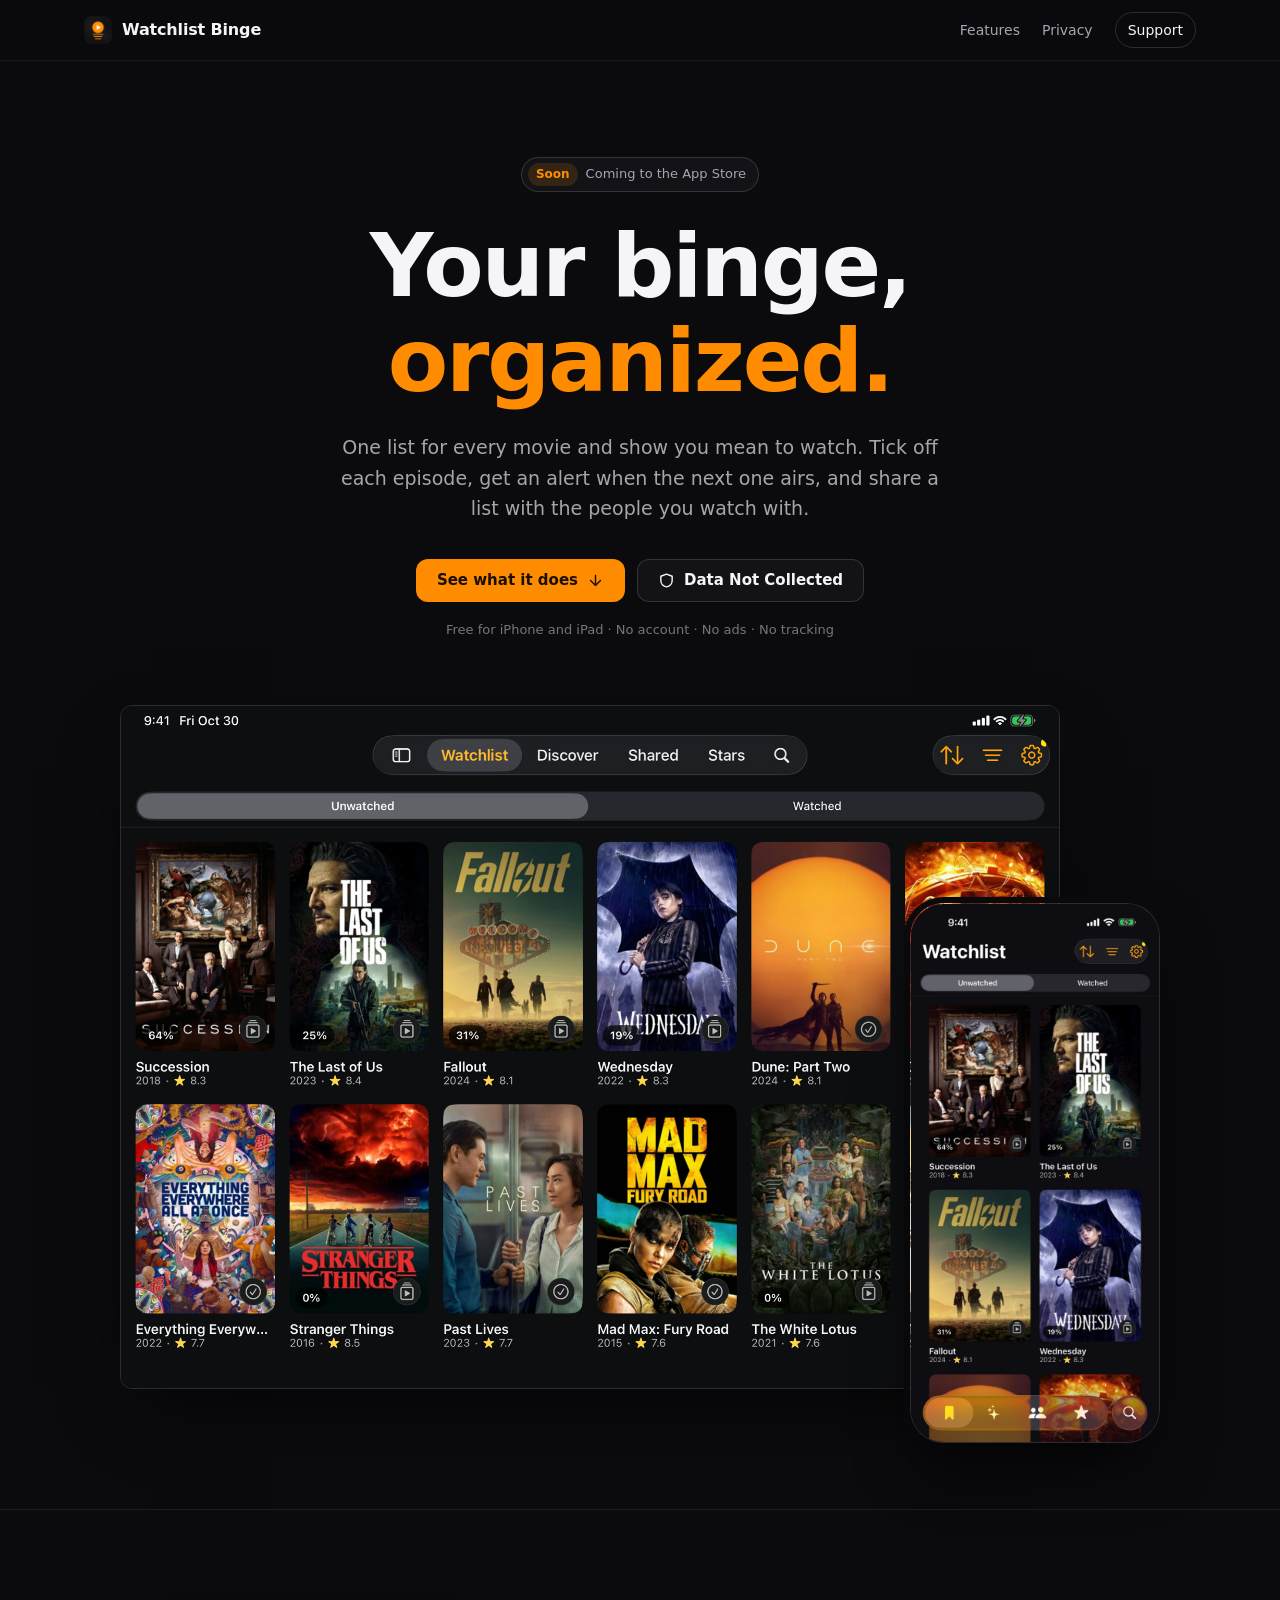
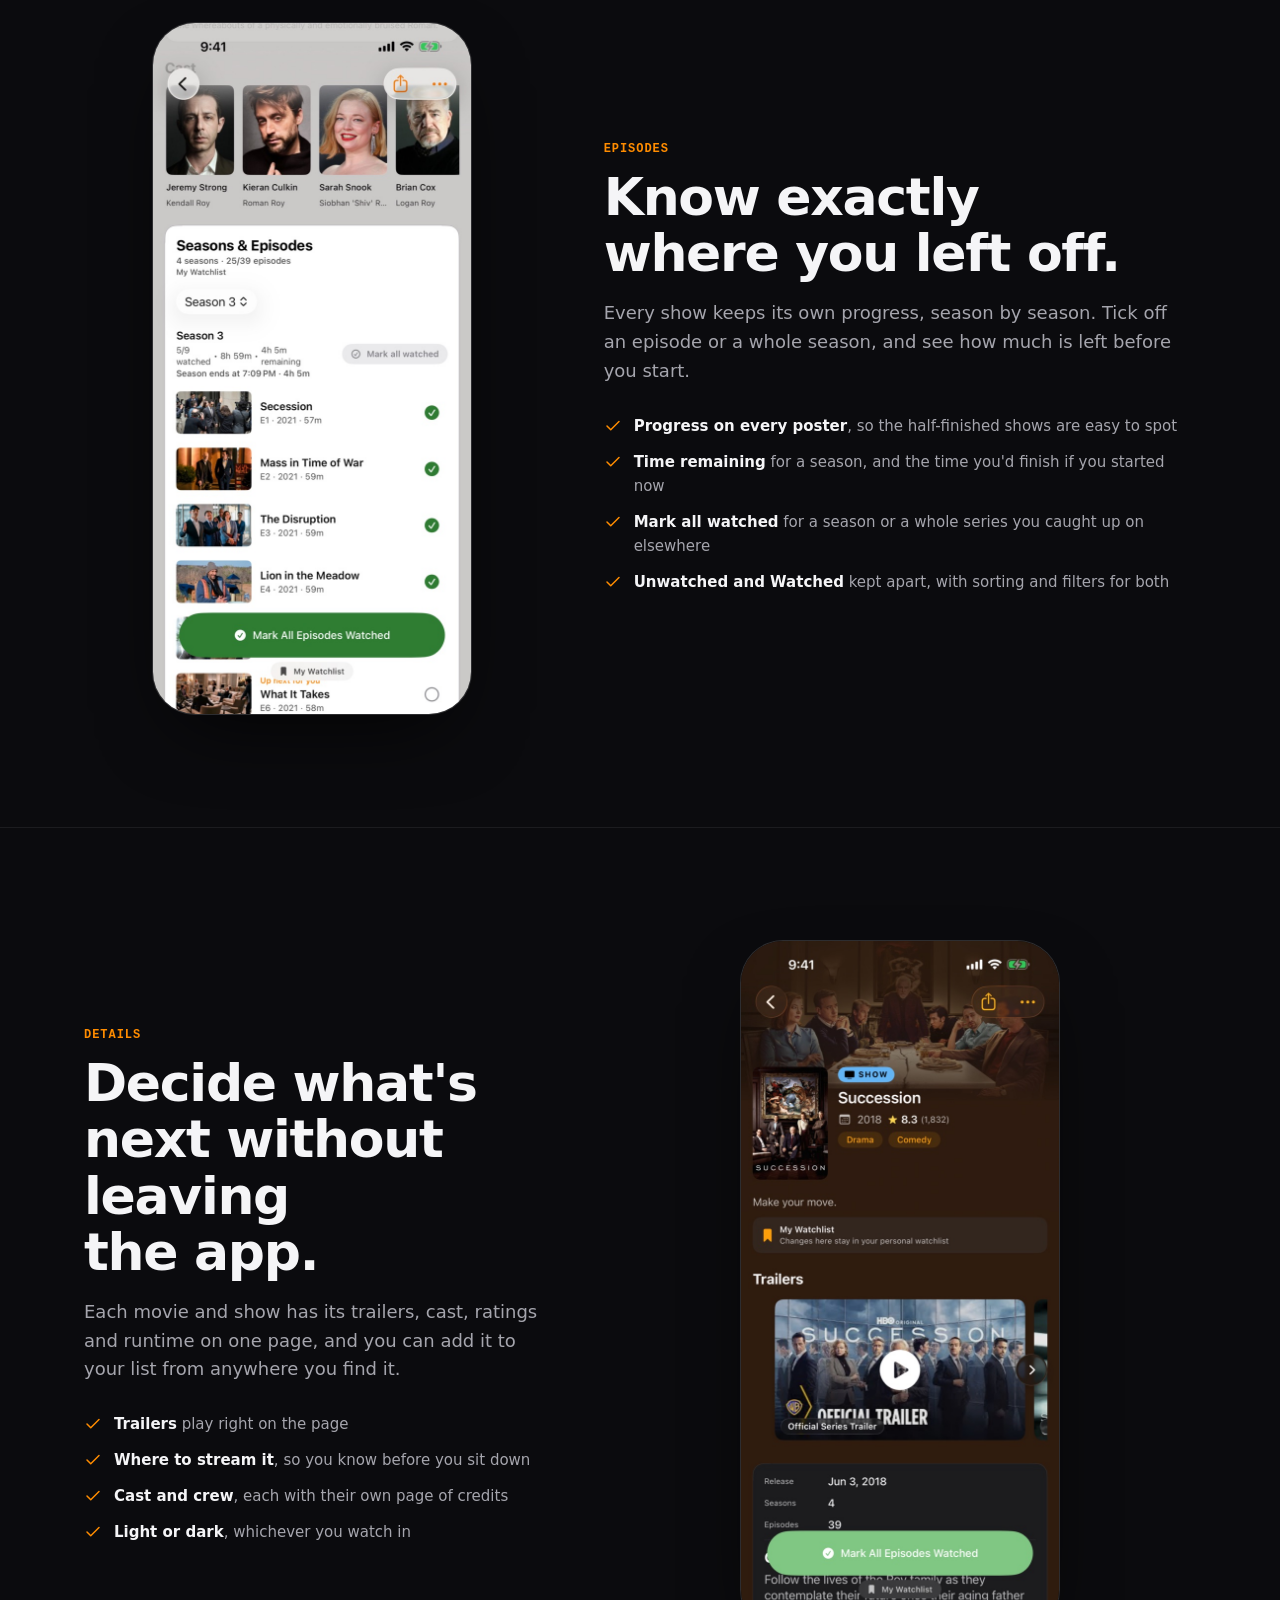
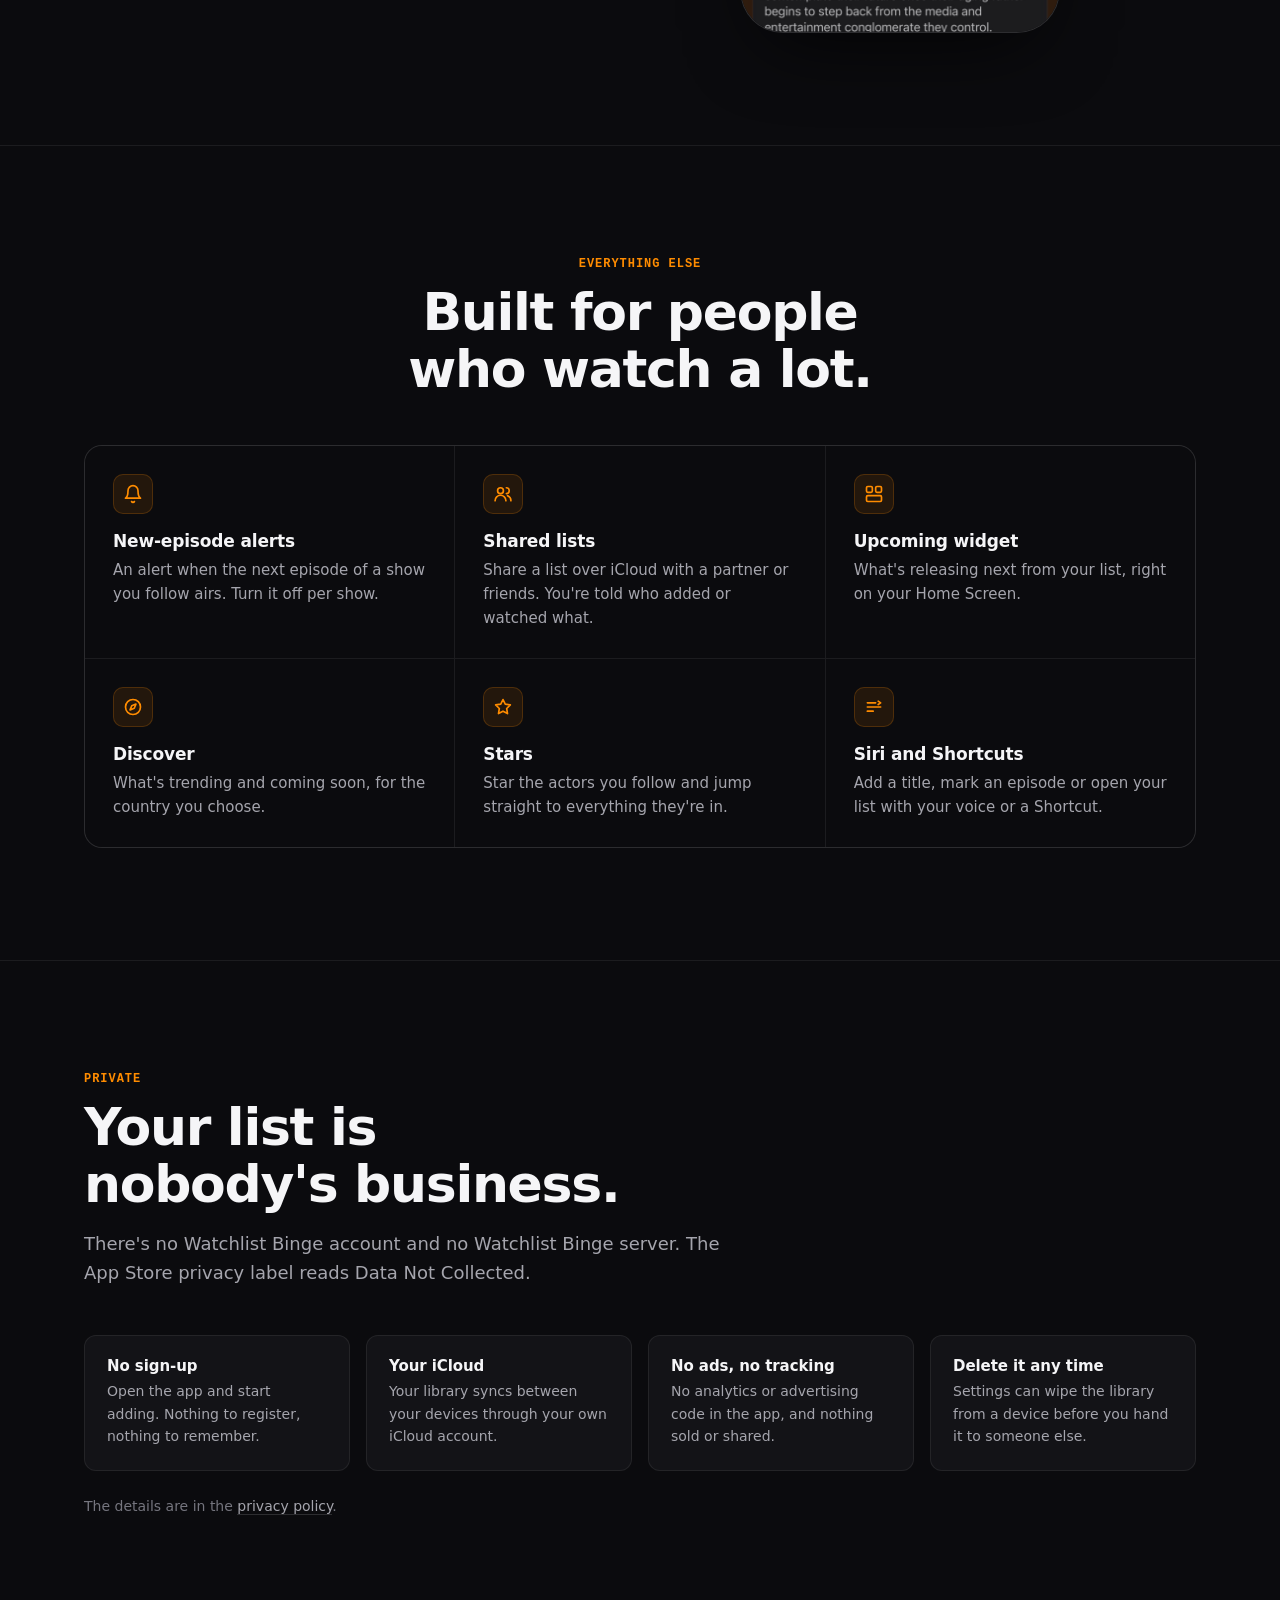
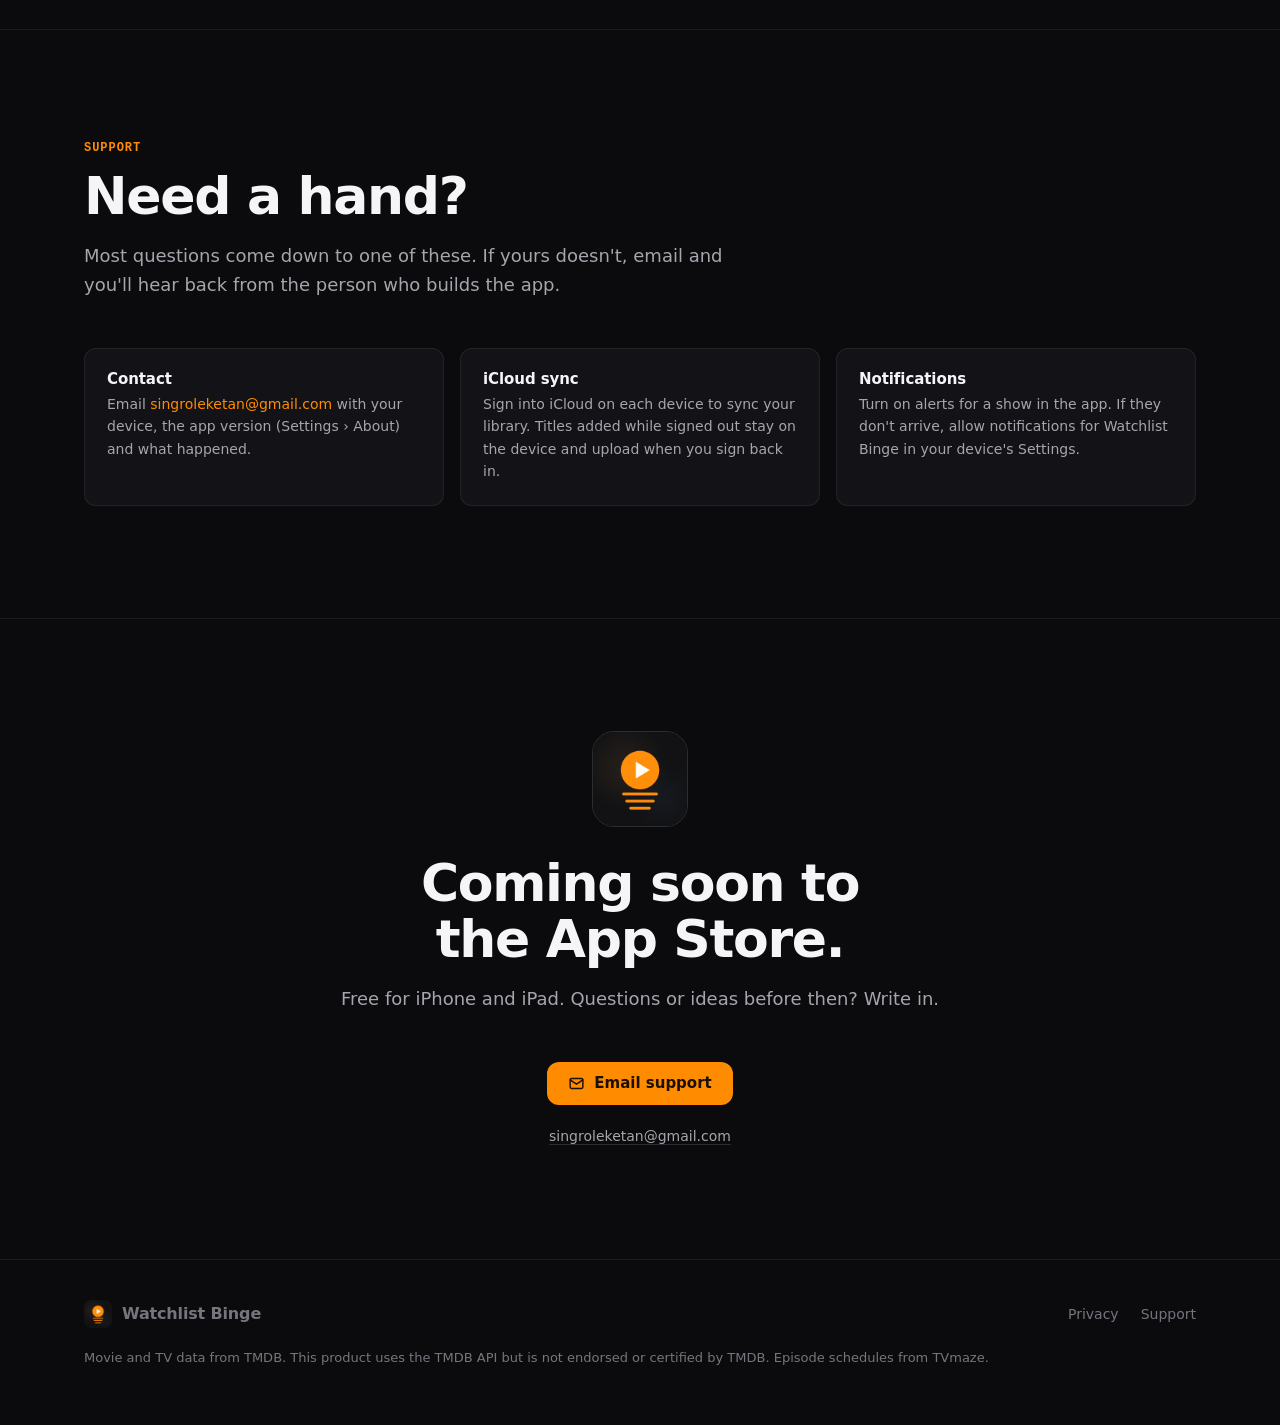
==== commit 86d6dc23: "Landing page lists iPhone and iPad only App Store Connect has no Mac version of 1.3, so the page no " ====
--- a/index.html
+++ b/index.html
@@ -8,7 +8,7 @@
   <meta name="theme-color" content="#0b0b0e">
   <meta property="og:type" content="website">
   <meta property="og:title" content="Watchlist Binge — your binge, organized">
-  <meta property="og:description" content="Track every movie and episode, get new-episode alerts and share lists over iCloud. For iPhone, iPad and Mac.">
+  <meta property="og:description" content="Track every movie and episode, get new-episode alerts and share lists over iCloud. For iPhone and iPad.">
   <meta property="og:image" content="https://ketansingrole.github.io/watchlist-binge/icon.png">
   <meta name="twitter:card" content="summary">
   <link rel="icon" href="icon.png" type="image/png">
@@ -57,7 +57,7 @@
             Data Not Collected
           </a>
         </div>
-        <p class="hero-meta">Free for iPhone, iPad and Mac · No account · No ads · No tracking</p>
+        <p class="hero-meta">Free for iPhone and iPad · No account · No ads · No tracking</p>
 
         <div class="hero-shot">
           <figure class="shot shot-tablet">
@@ -213,7 +213,7 @@
         <img class="get-icon" src="icon.png" alt="" width="96" height="96" loading="lazy">
         <div class="section-head center">
           <h2 id="get-title">Coming soon to the App Store.</h2>
-          <p>Free for iPhone, iPad and Mac. Questions or ideas before then? Write in.</p>
+          <p>Free for iPhone and iPad. Questions or ideas before then? Write in.</p>
         </div>
         <div class="hero-actions">
           <a class="btn btn-orange" href="mailto:singroleketan@gmail.com">
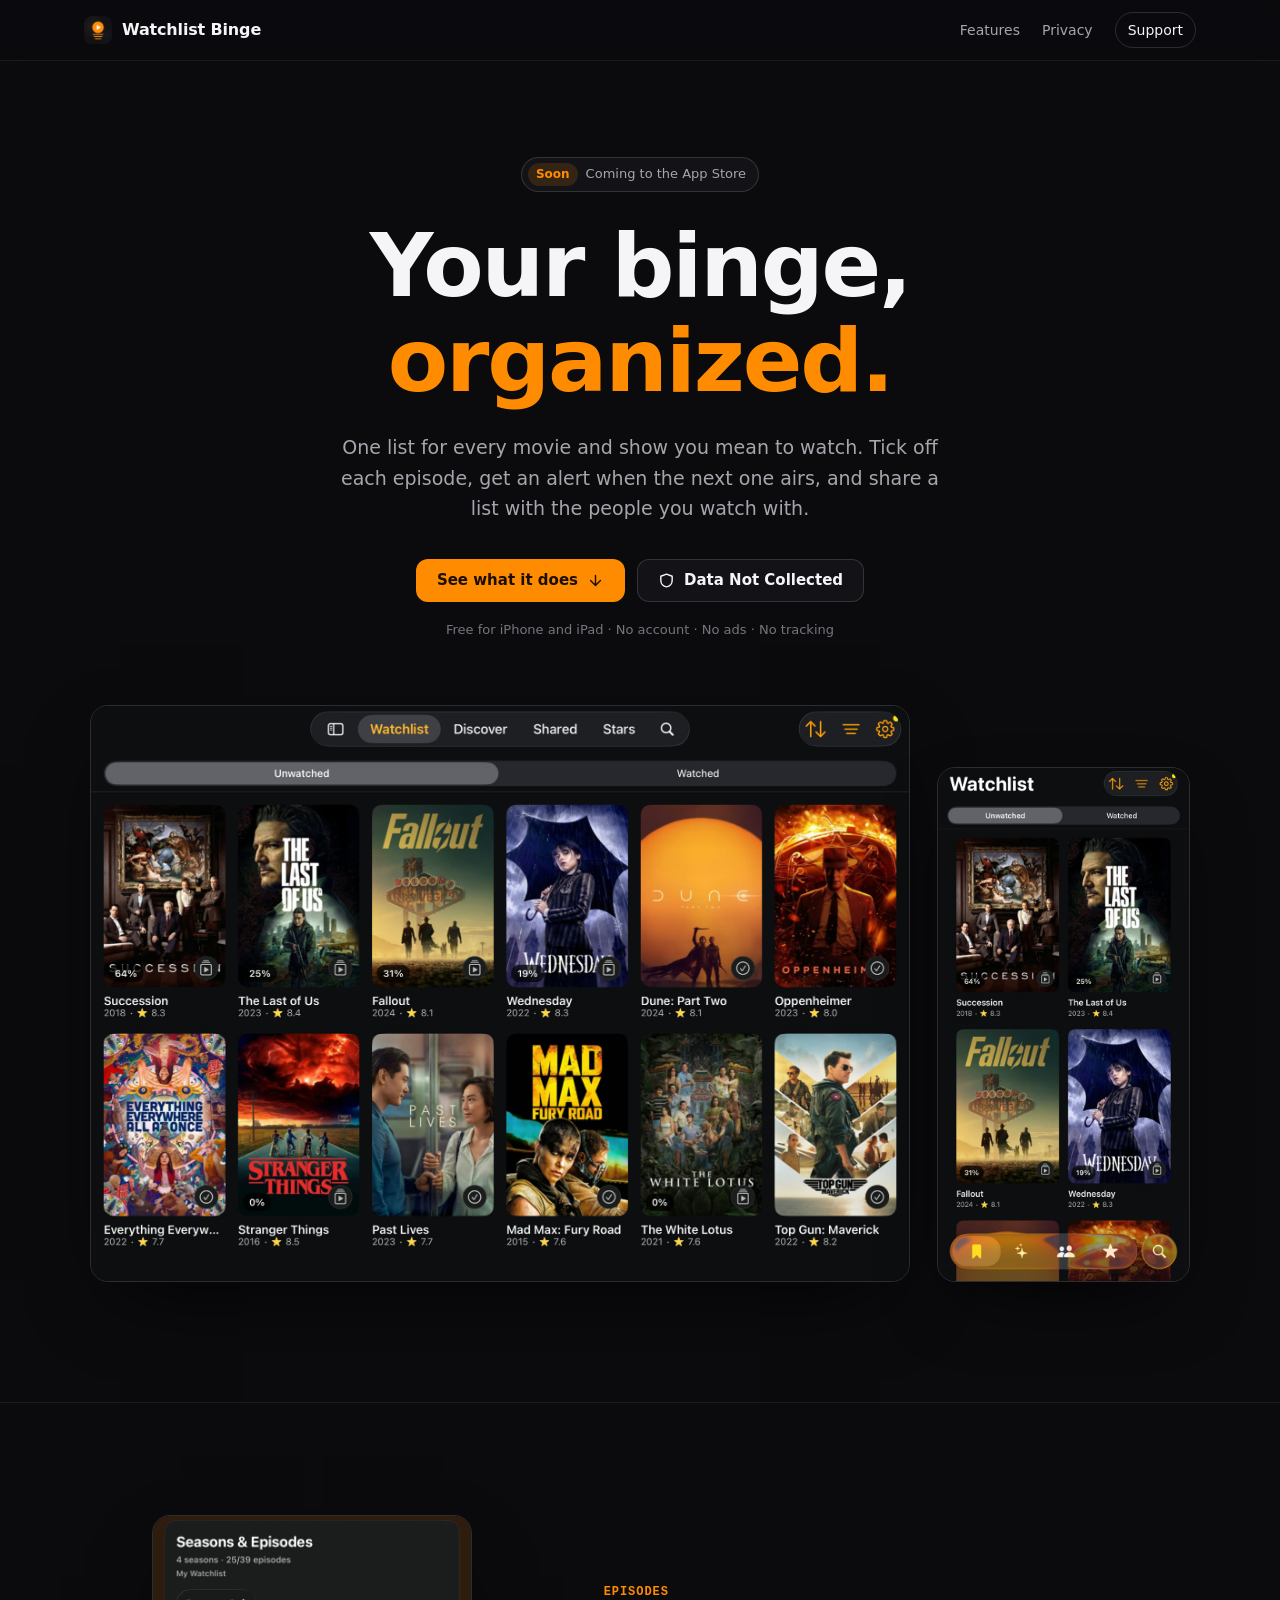
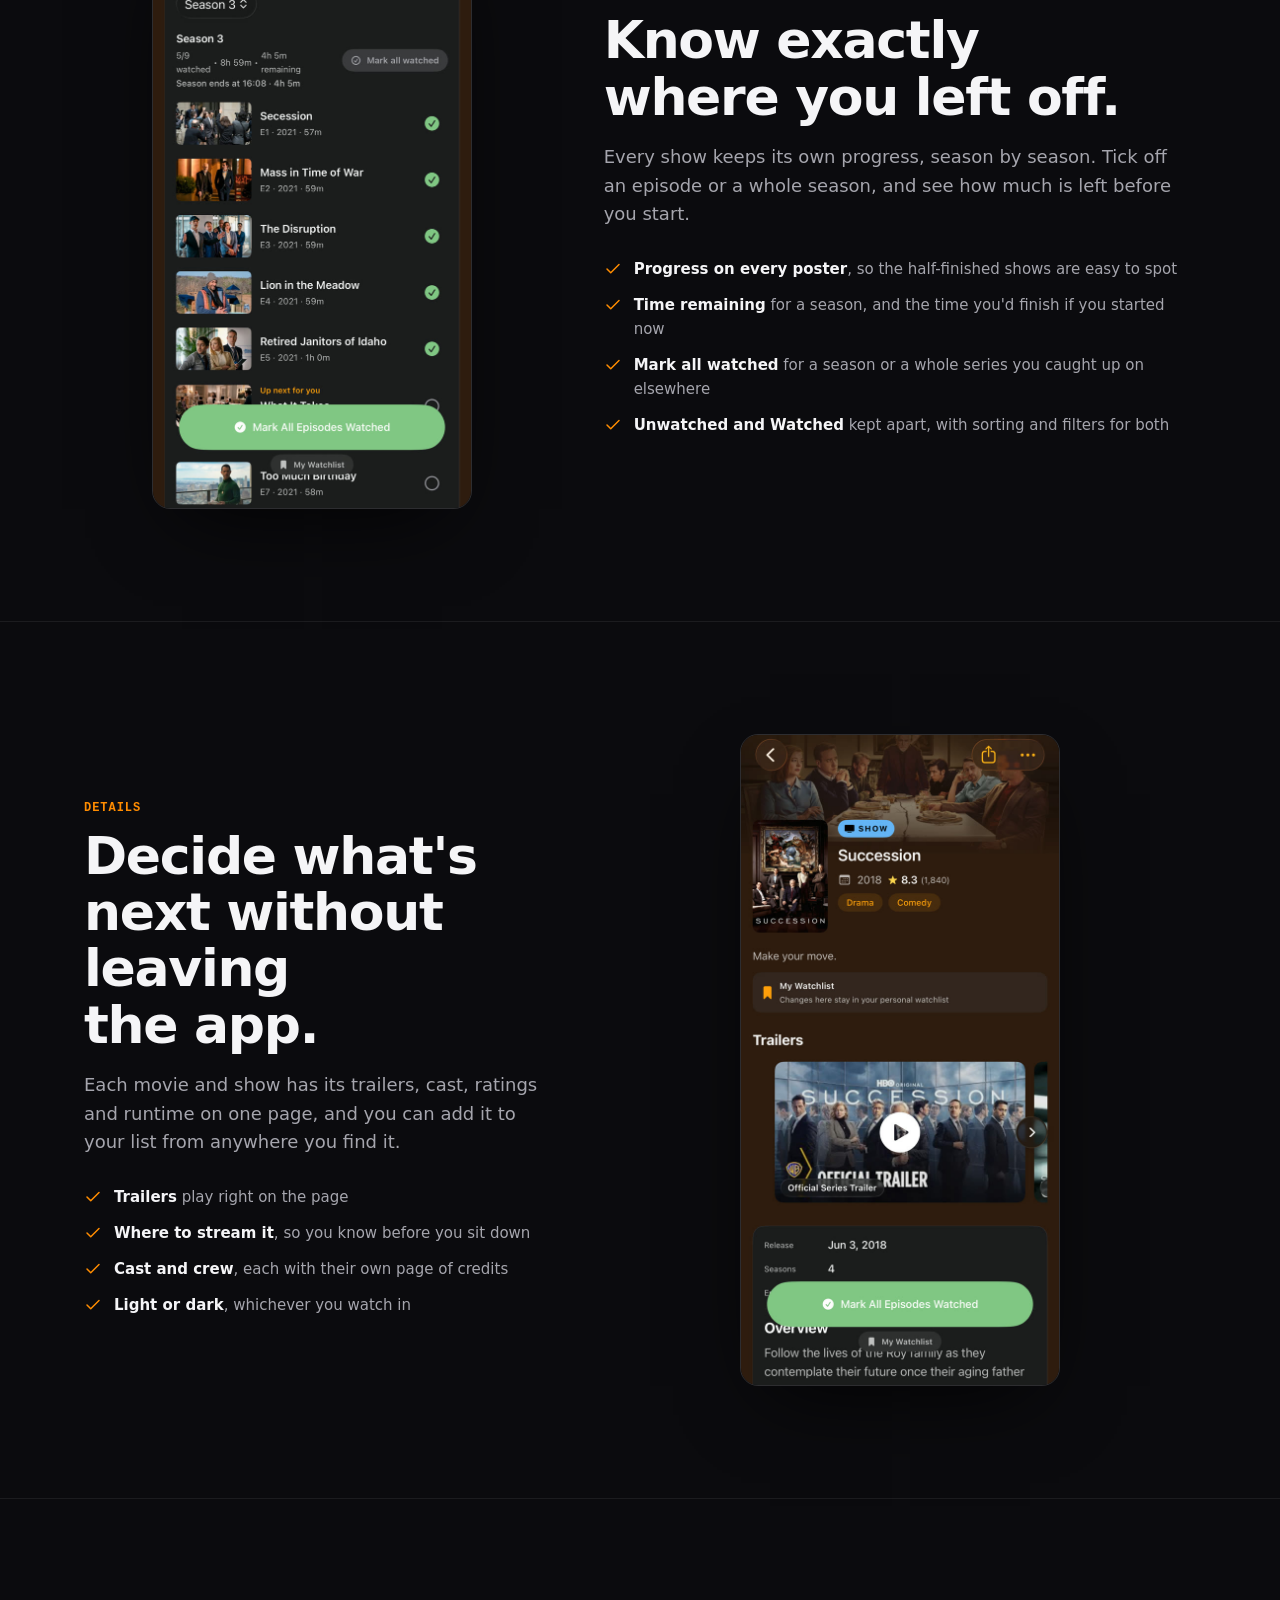
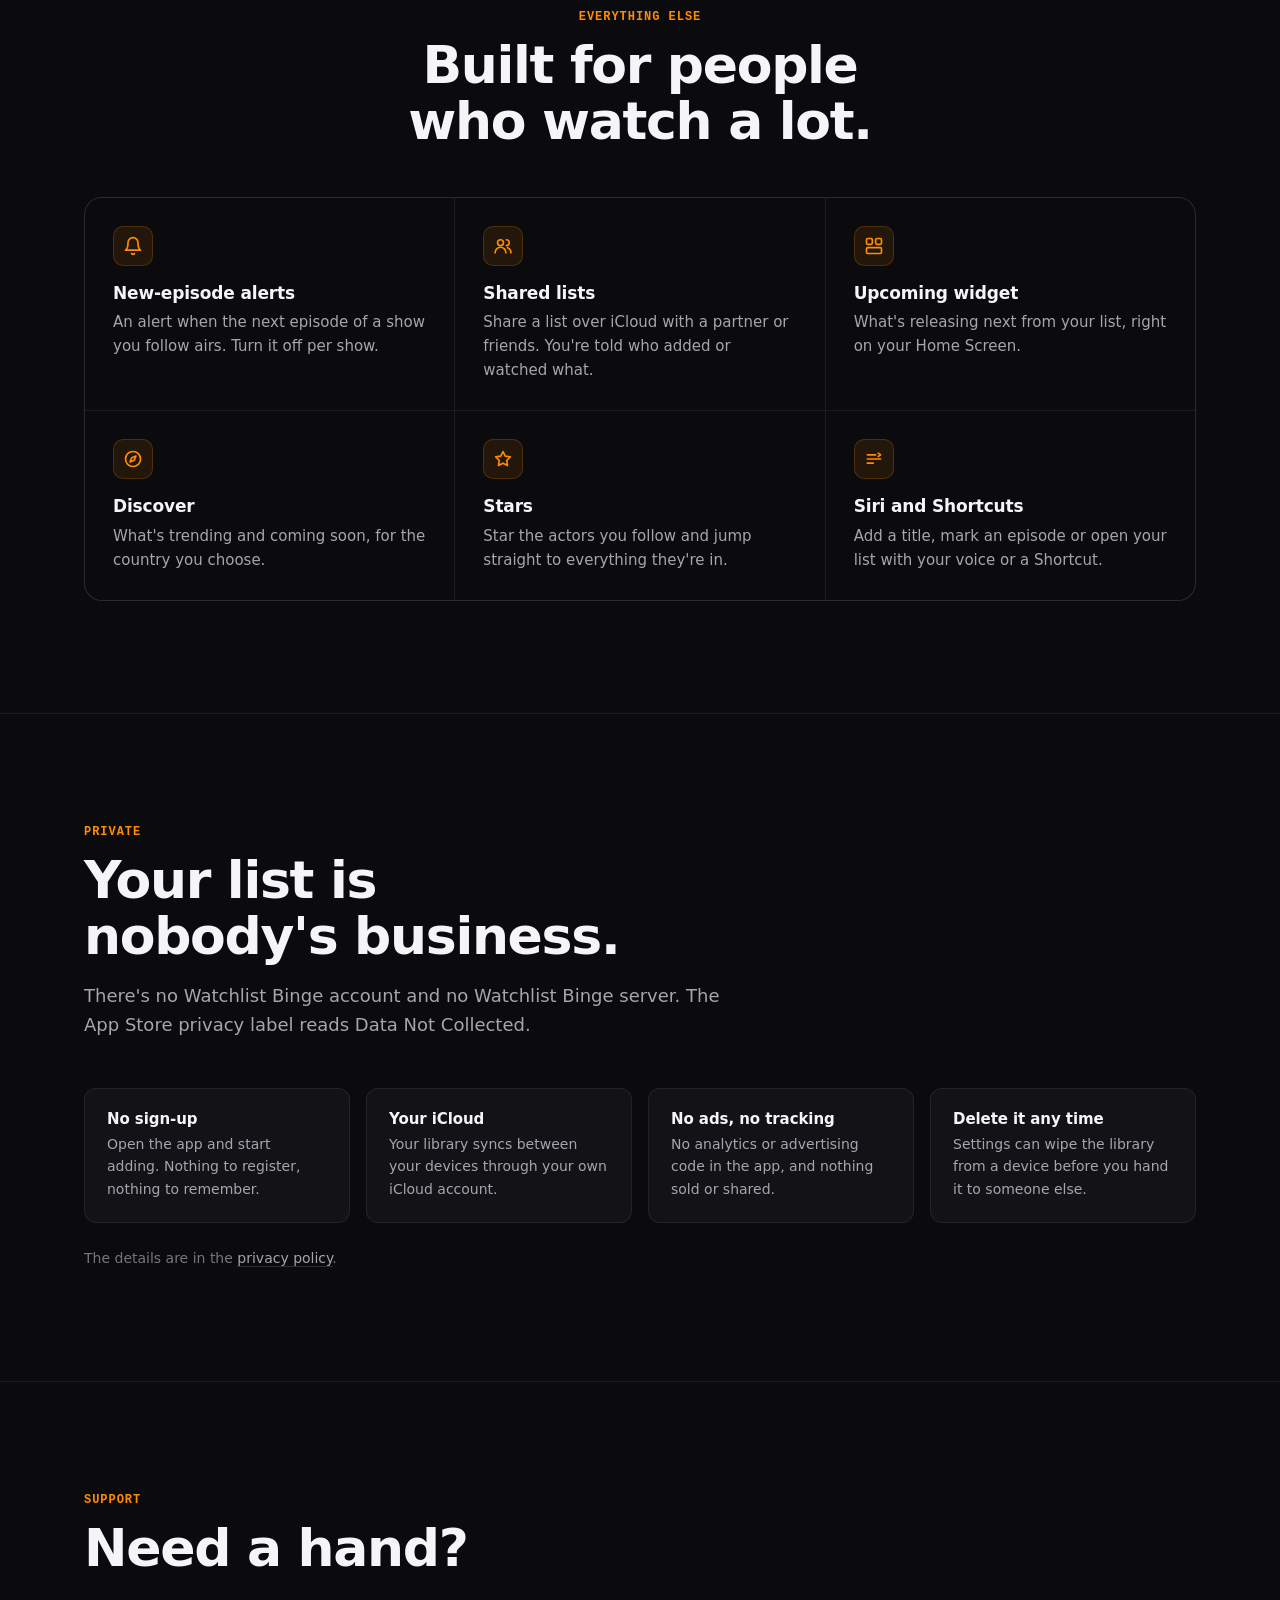
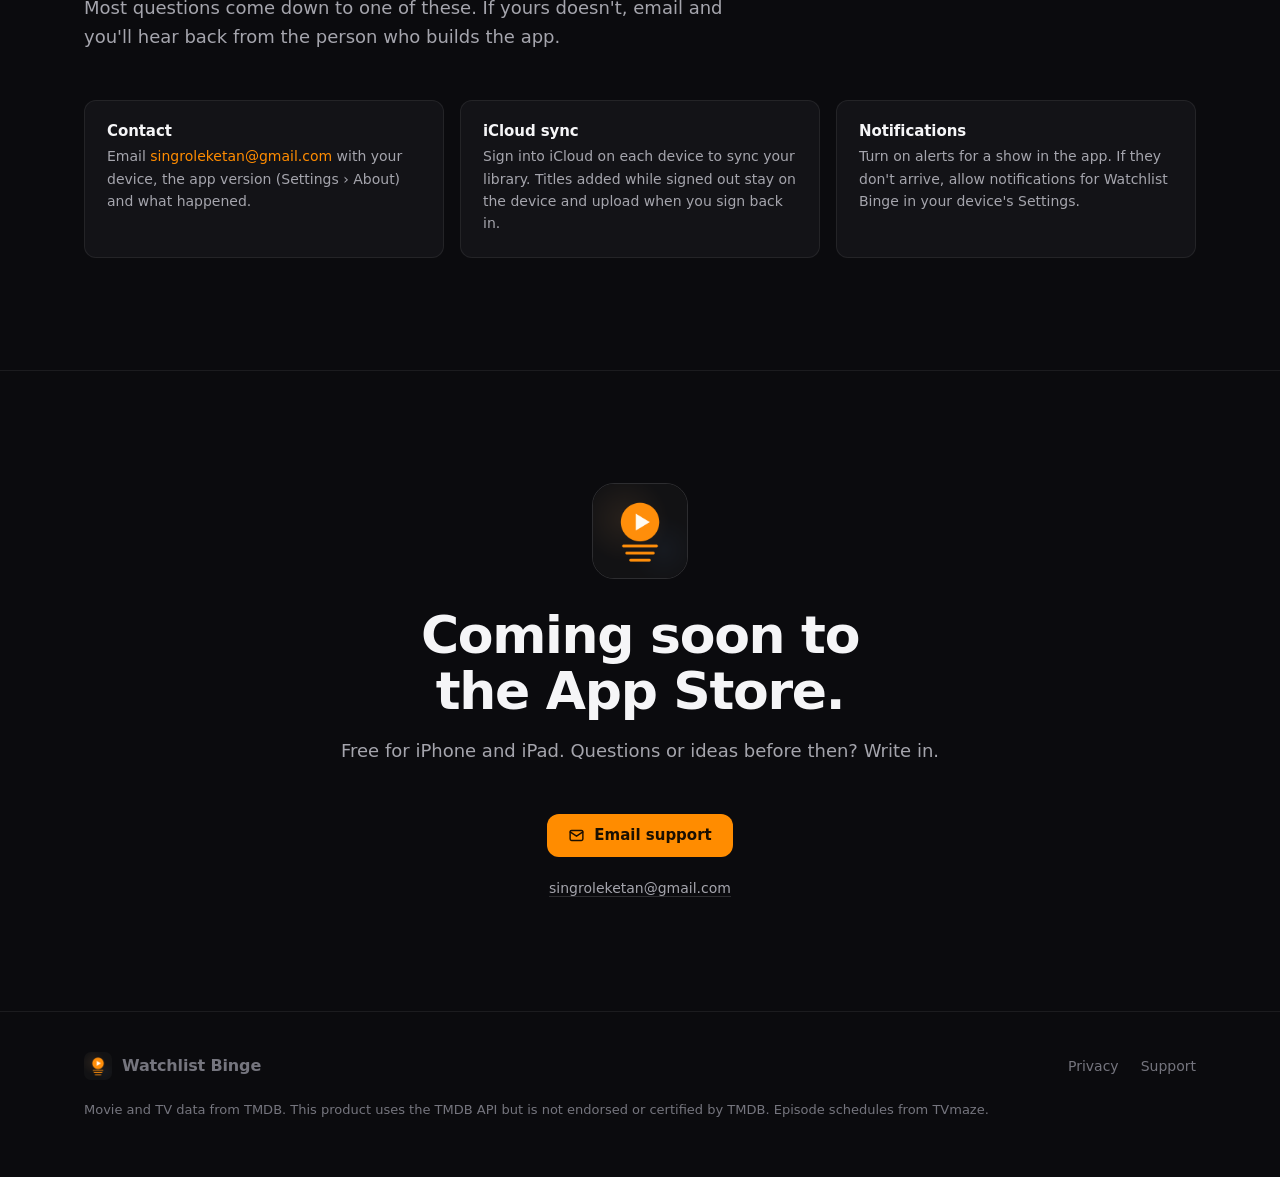
==== commit f078db00: "Dark screenshots without status bars, phone beside the iPad The iPhone screenshots are new dark-mode" ====
--- a/index.html
+++ b/index.html
@@ -61,10 +61,10 @@
 
         <div class="hero-shot">
           <figure class="shot shot-tablet">
-            <img src="shots/ipad-hero.jpg" width="1800" height="1308" alt="Watchlist Binge on iPad: a grid of posters, each show marked with how much of it has been watched" fetchpriority="high">
+            <img src="shots/ipad-watchlist.jpg" width="1800" height="1265" alt="Watchlist Binge on iPad: a grid of posters, each show marked with how much of it has been watched" fetchpriority="high">
           </figure>
           <figure class="shot shot-phone">
-            <img src="shots/iphone-06-watchlist-dark.jpg" width="644" height="1400" alt="The same watchlist on iPhone">
+            <img src="shots/iphone-watchlist.jpg" width="644" height="1316" alt="The same watchlist on iPhone">
           </figure>
         </div>
       </div>
@@ -87,7 +87,7 @@
           </ul>
         </div>
         <figure class="shot shot-phone">
-          <img src="shots/iphone-03-episodes.jpg" width="644" height="1400" loading="lazy" alt="A season of Succession: five of nine episodes watched, 4 hours 5 minutes remaining, and the time the season would end">
+          <img src="shots/iphone-episodes.jpg" width="644" height="1199" loading="lazy" alt="Season 3 of Succession: five of nine episodes watched, 4 hours 5 minutes remaining, the time the season would end, and the episode that's up next">
         </figure>
       </div>
     </section>
@@ -109,7 +109,7 @@
           </ul>
         </div>
         <figure class="shot shot-phone">
-          <img src="shots/iphone-07-show-detail-dark.jpg" width="644" height="1400" loading="lazy" alt="Succession's page: rating, genres, a trailer and release details">
+          <img src="shots/iphone-detail.jpg" width="644" height="1316" loading="lazy" alt="Succession's page: rating, genres, a trailer and release details">
         </figure>
       </div>
     </section>
--- a/style.css
+++ b/style.css
@@ -257,13 +257,15 @@
   color: var(--fg-dim);
 }
 
-/* Screenshots sit flat, as the screen itself: no device frame, no tilt. */
+/* Screenshots sit flat, as captured, cropped below the status bar: no device frame, no tilt,
+   and nothing stacked on top of anything else. */
 
 .hero-shot {
-  position: relative;
-  max-width: 1040px;
+  display: flex;
+  align-items: flex-end;
+  gap: 2.5%;
+  max-width: 1100px;
   margin: 64px auto 0;
-  padding-right: 9%;
 }
 
 .shot {
@@ -273,27 +275,17 @@
 .shot img {
   width: 100%;
   border: 1px solid var(--border-strong);
+  border-radius: var(--radius-lg);
   box-shadow: 0 30px 80px -30px rgba(0, 0, 0, 0.9);
 }
 
-.shot-tablet img {
-  border-radius: var(--radius);
-}
-
-/* iPhone screens have rounded corners; match them rather than draw a bezel. */
-.shot-phone img {
-  border-radius: 13.5% / 6.2%;
+.hero-shot .shot-tablet {
+  flex: 1 1 0;
+  min-width: 0;
 }
 
 .hero-shot .shot-phone {
-  position: absolute;
-  right: 0;
-  bottom: -8%;
-  width: 24%;
-}
-
-.hero-shot .shot-phone img {
-  box-shadow: 0 30px 70px -20px rgba(0, 0, 0, 0.95), 0 0 0 6px var(--bg);
+  flex: 0 0 23%;
 }
 
 /* Sections */
@@ -659,7 +651,6 @@
 
   .hero-shot {
     margin-top: 44px;
-    padding-right: 0;
   }
 
   .hero-shot .shot-phone {
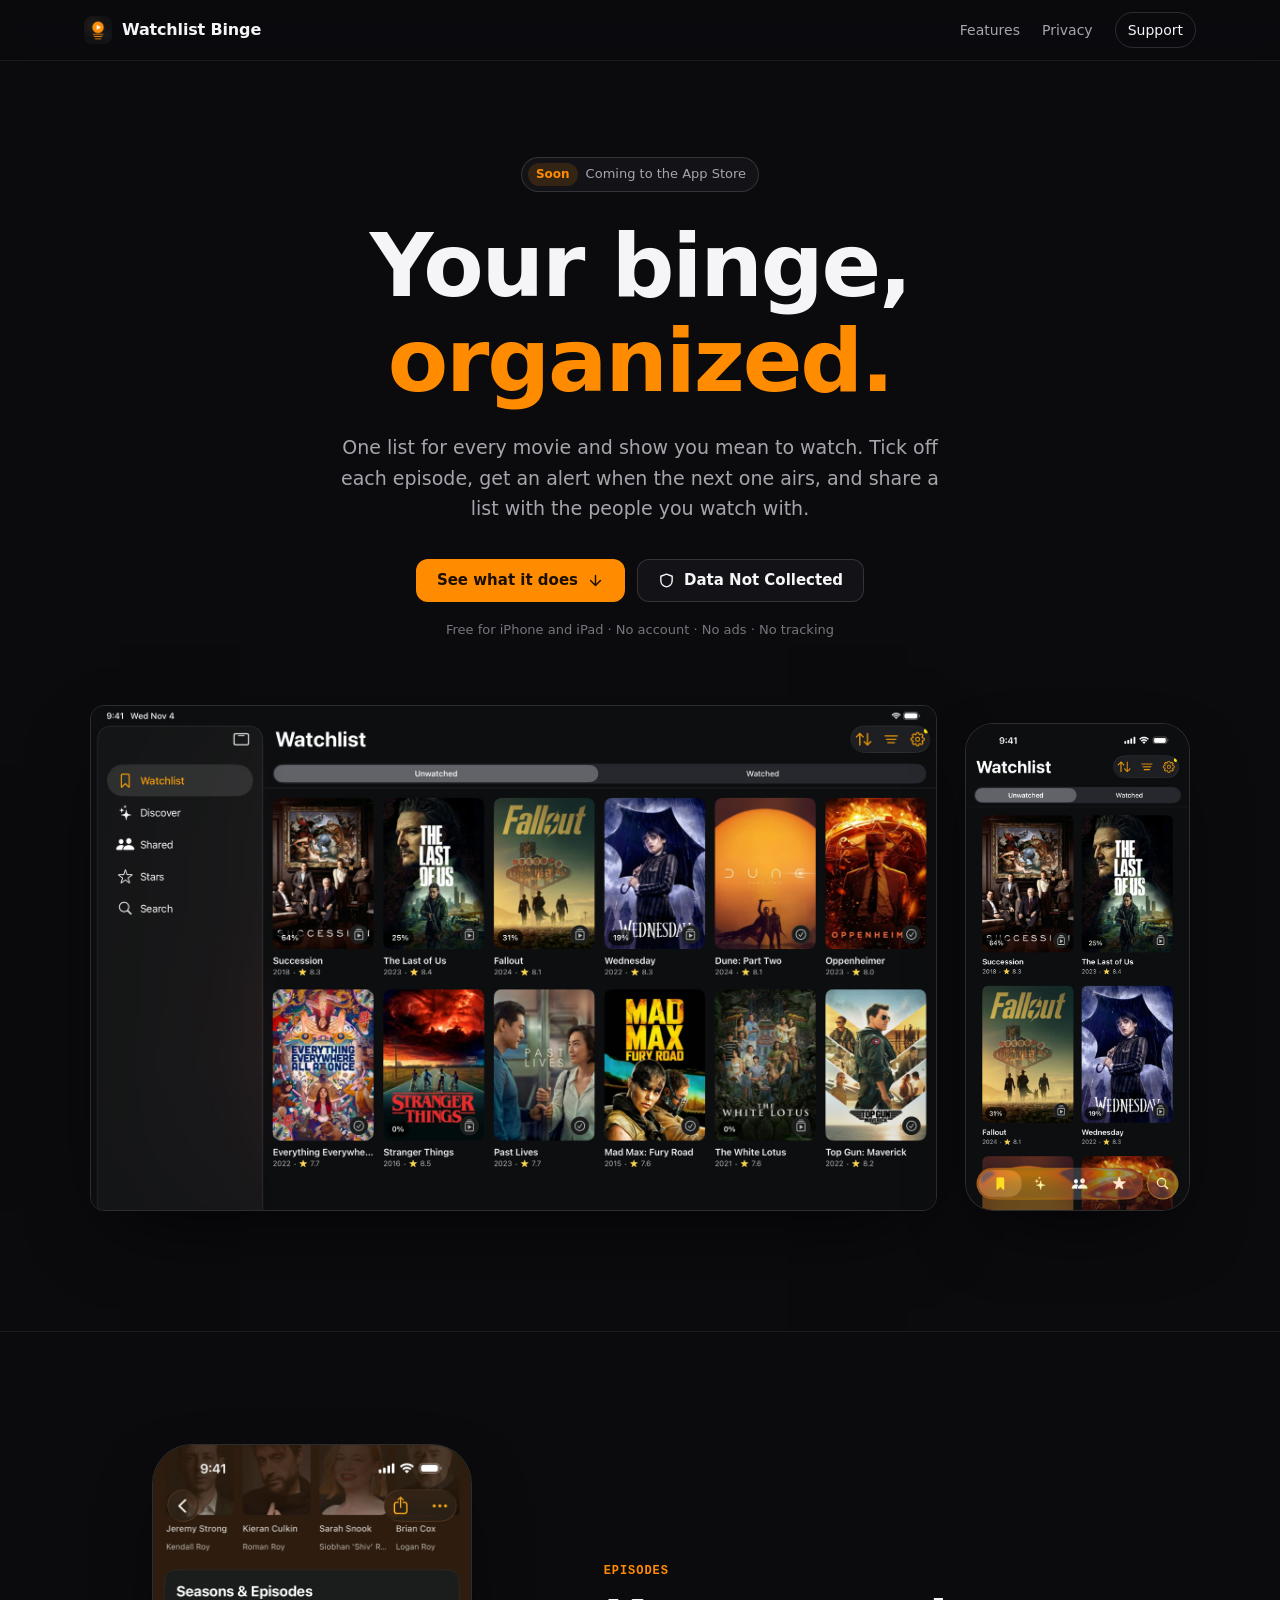
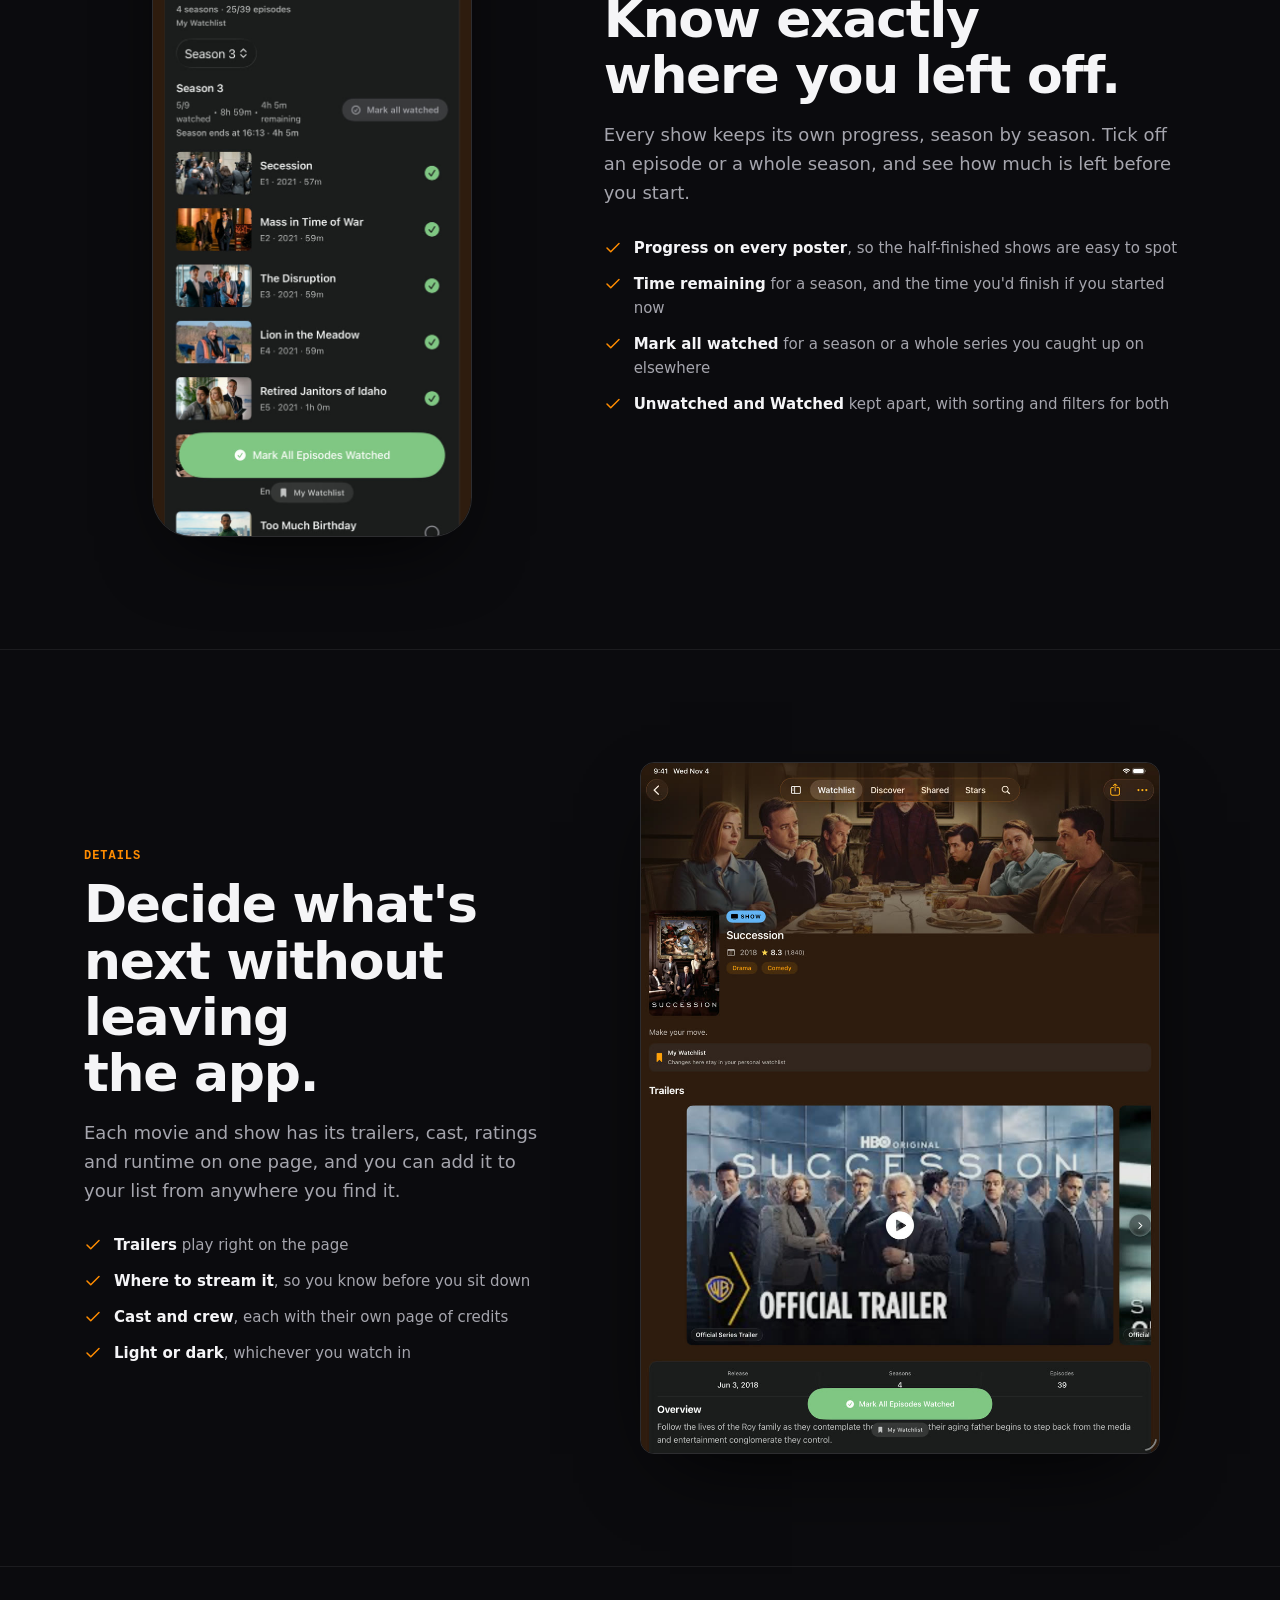
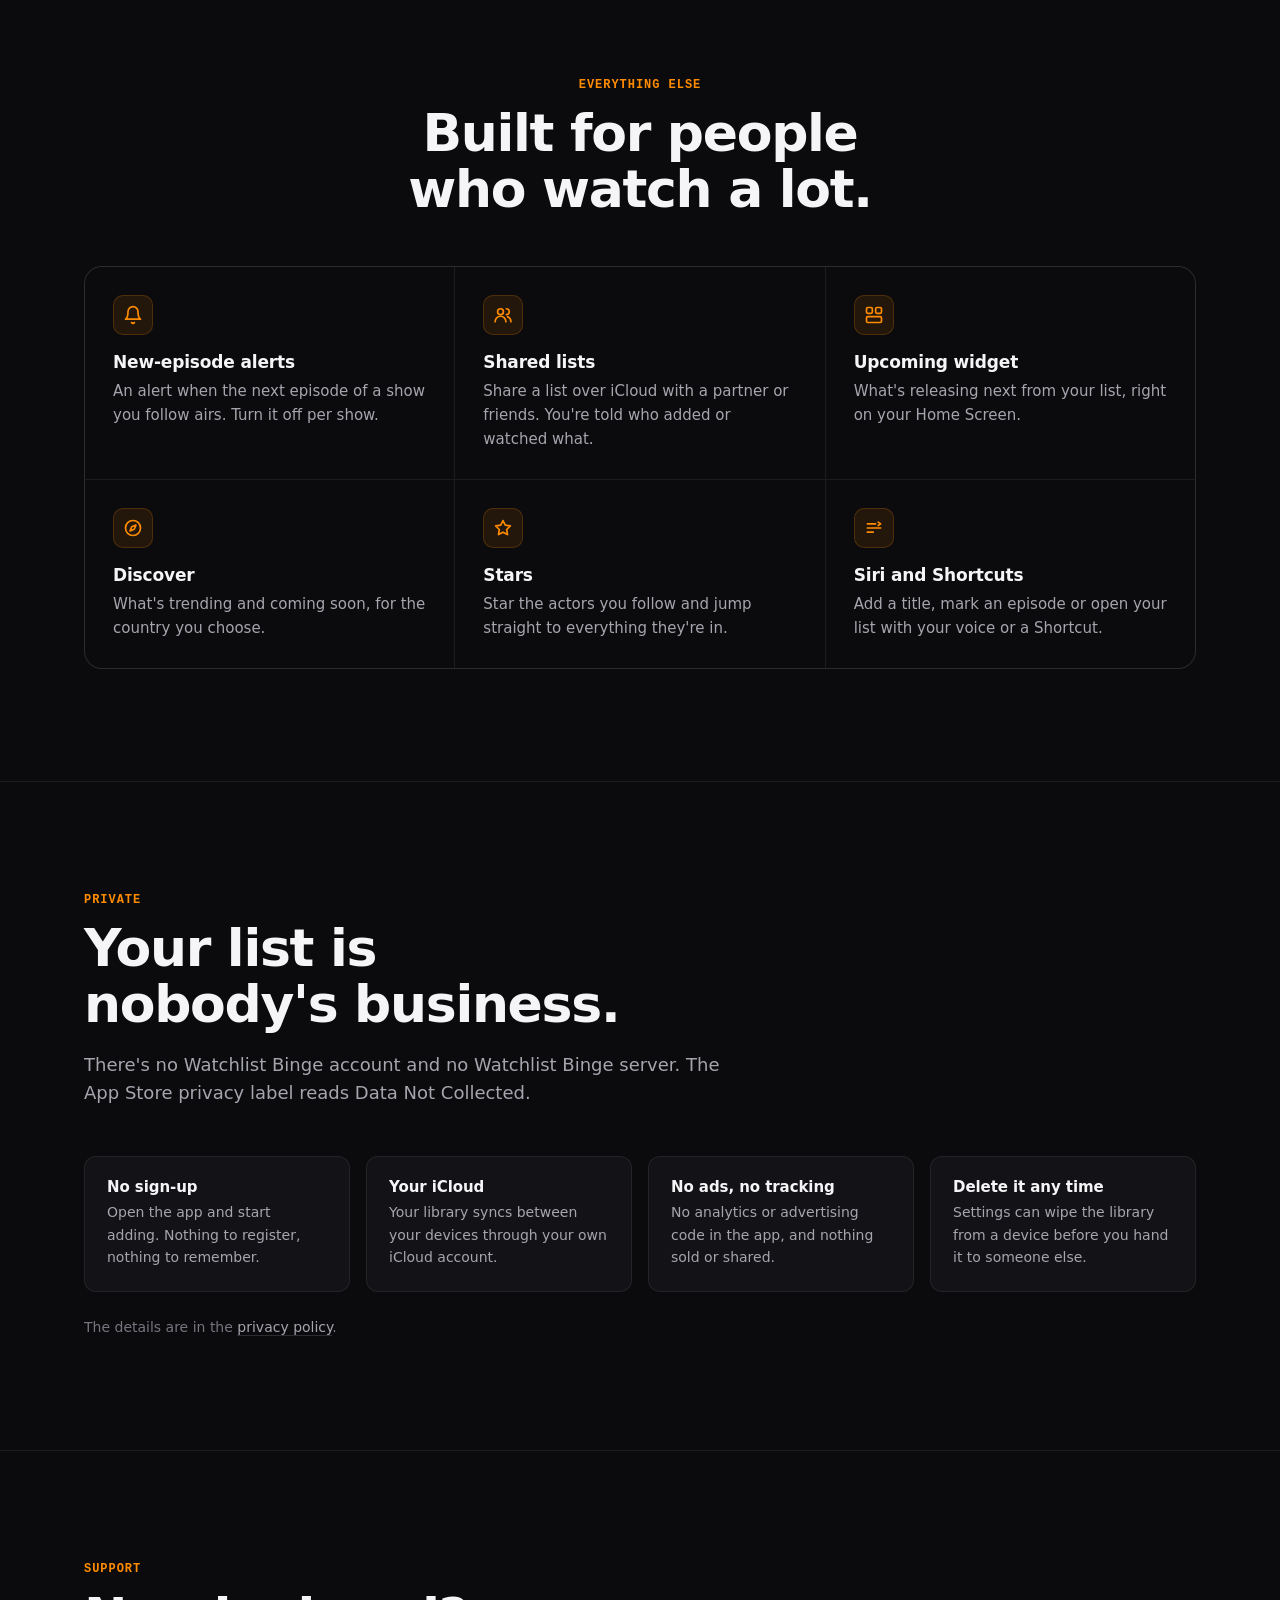
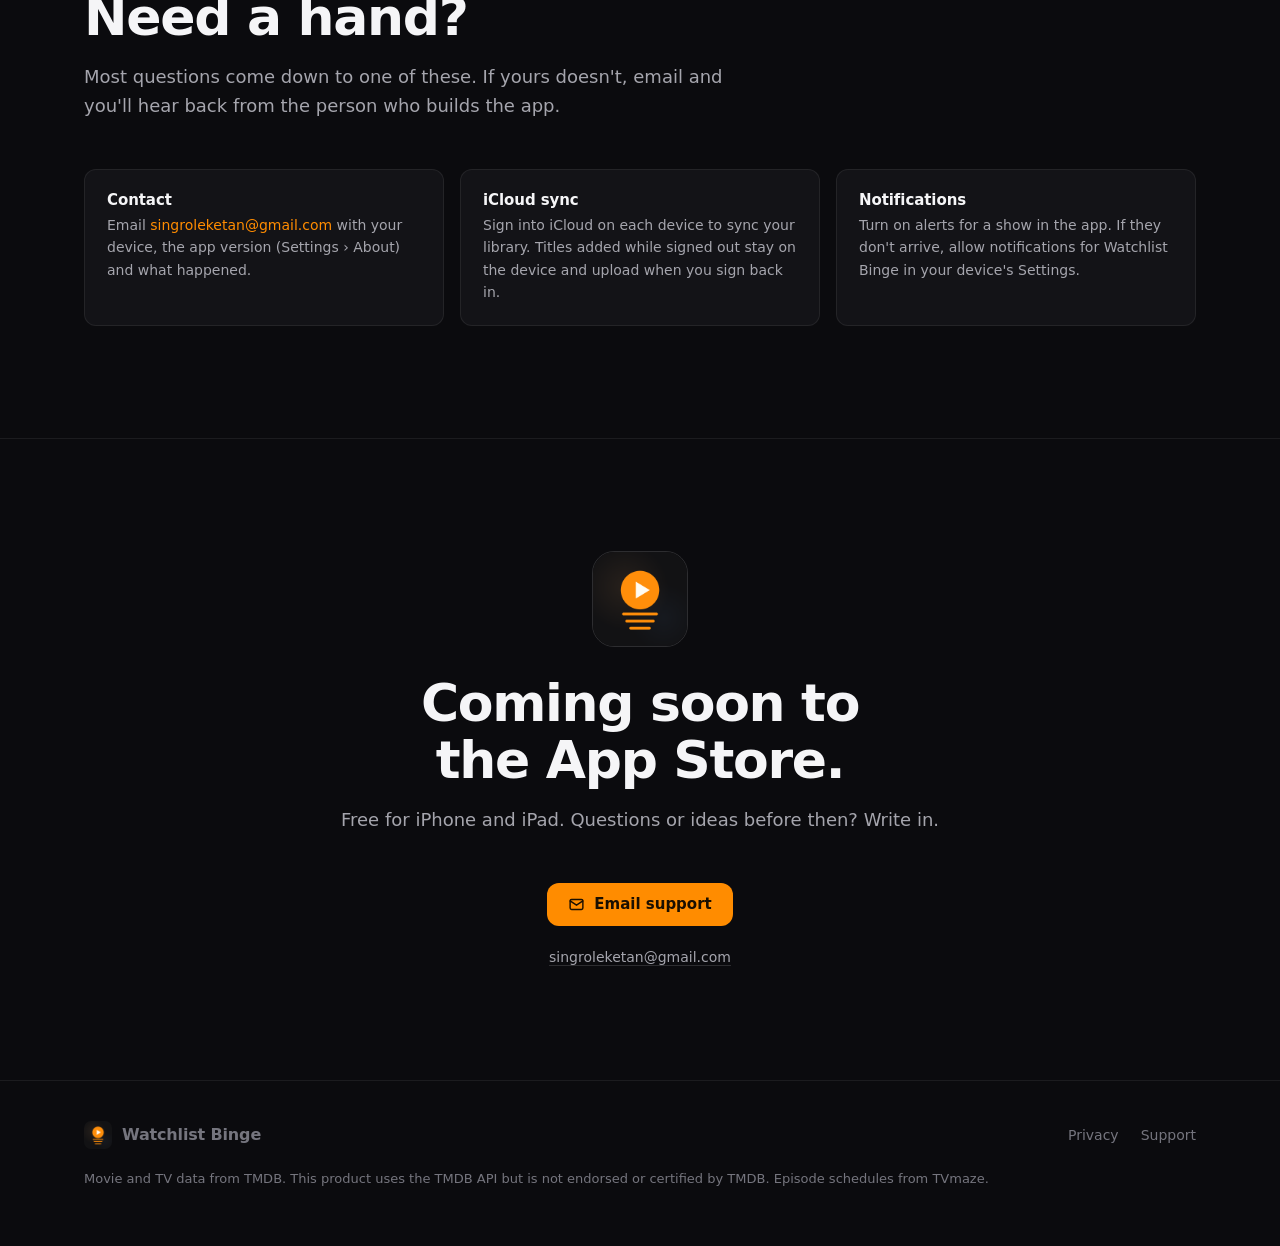
==== commit 253c9bc7: "Real-looking status bars, iPad in both orientations Full screenshots again, with the status bar over" ====
--- a/index.html
+++ b/index.html
@@ -61,10 +61,10 @@
 
         <div class="hero-shot">
           <figure class="shot shot-tablet">
-            <img src="shots/ipad-watchlist.jpg" width="1800" height="1265" alt="Watchlist Binge on iPad: a grid of posters, each show marked with how much of it has been watched" fetchpriority="high">
+            <img src="shots/ipad-landscape.jpg" width="1800" height="1073" alt="Watchlist Binge on iPad in landscape: the sidebar beside a grid of posters, each show marked with how much of it has been watched" fetchpriority="high">
           </figure>
           <figure class="shot shot-phone">
-            <img src="shots/iphone-watchlist.jpg" width="644" height="1316" alt="The same watchlist on iPhone">
+            <img src="shots/iphone-watchlist.jpg" width="644" height="1399" alt="The same watchlist on iPhone">
           </figure>
         </div>
       </div>
@@ -87,7 +87,7 @@
           </ul>
         </div>
         <figure class="shot shot-phone">
-          <img src="shots/iphone-episodes.jpg" width="644" height="1199" loading="lazy" alt="Season 3 of Succession: five of nine episodes watched, 4 hours 5 minutes remaining, the time the season would end, and the episode that's up next">
+          <img src="shots/iphone-episodes.jpg" width="644" height="1399" loading="lazy" alt="Season 3 of Succession: five of nine episodes watched, 4 hours 5 minutes remaining, the time the season would end, and the episode that's up next">
         </figure>
       </div>
     </section>
@@ -108,8 +108,8 @@
             <li><svg viewBox="0 0 24 24" fill="none" stroke="currentColor" stroke-width="2" stroke-linecap="round" stroke-linejoin="round" aria-hidden="true"><path d="M4 12l5 5L20 6"/></svg><span><strong>Light or dark</strong>, whichever you watch in</span></li>
           </ul>
         </div>
-        <figure class="shot shot-phone">
-          <img src="shots/iphone-detail.jpg" width="644" height="1316" loading="lazy" alt="Succession's page: rating, genres, a trailer and release details">
+        <figure class="shot shot-tablet">
+          <img src="shots/ipad-detail.jpg" width="1000" height="1333" loading="lazy" alt="Succession's page on iPad: rating, genres, a trailer and release details">
         </figure>
       </div>
     </section>
--- a/style.css
+++ b/style.css
@@ -275,8 +275,22 @@
 .shot img {
   width: 100%;
   border: 1px solid var(--border-strong);
-  border-radius: var(--radius-lg);
   box-shadow: 0 30px 80px -30px rgba(0, 0, 0, 0.9);
+}
+
+/* Full screenshots, status bar included, with the corners of the screen they came from. */
+.shot-phone img {
+  border-radius: 12.5% / 5.75%;
+}
+
+.shot-tablet img {
+  border-radius: 14px;
+}
+
+.split .shot-tablet {
+  width: 100%;
+  max-width: 520px;
+  justify-self: center;
 }
 
 .hero-shot .shot-tablet {
@@ -285,7 +299,7 @@
 }
 
 .hero-shot .shot-phone {
-  flex: 0 0 23%;
+  flex: 0 0 20.5%;
 }
 
 /* Sections */
